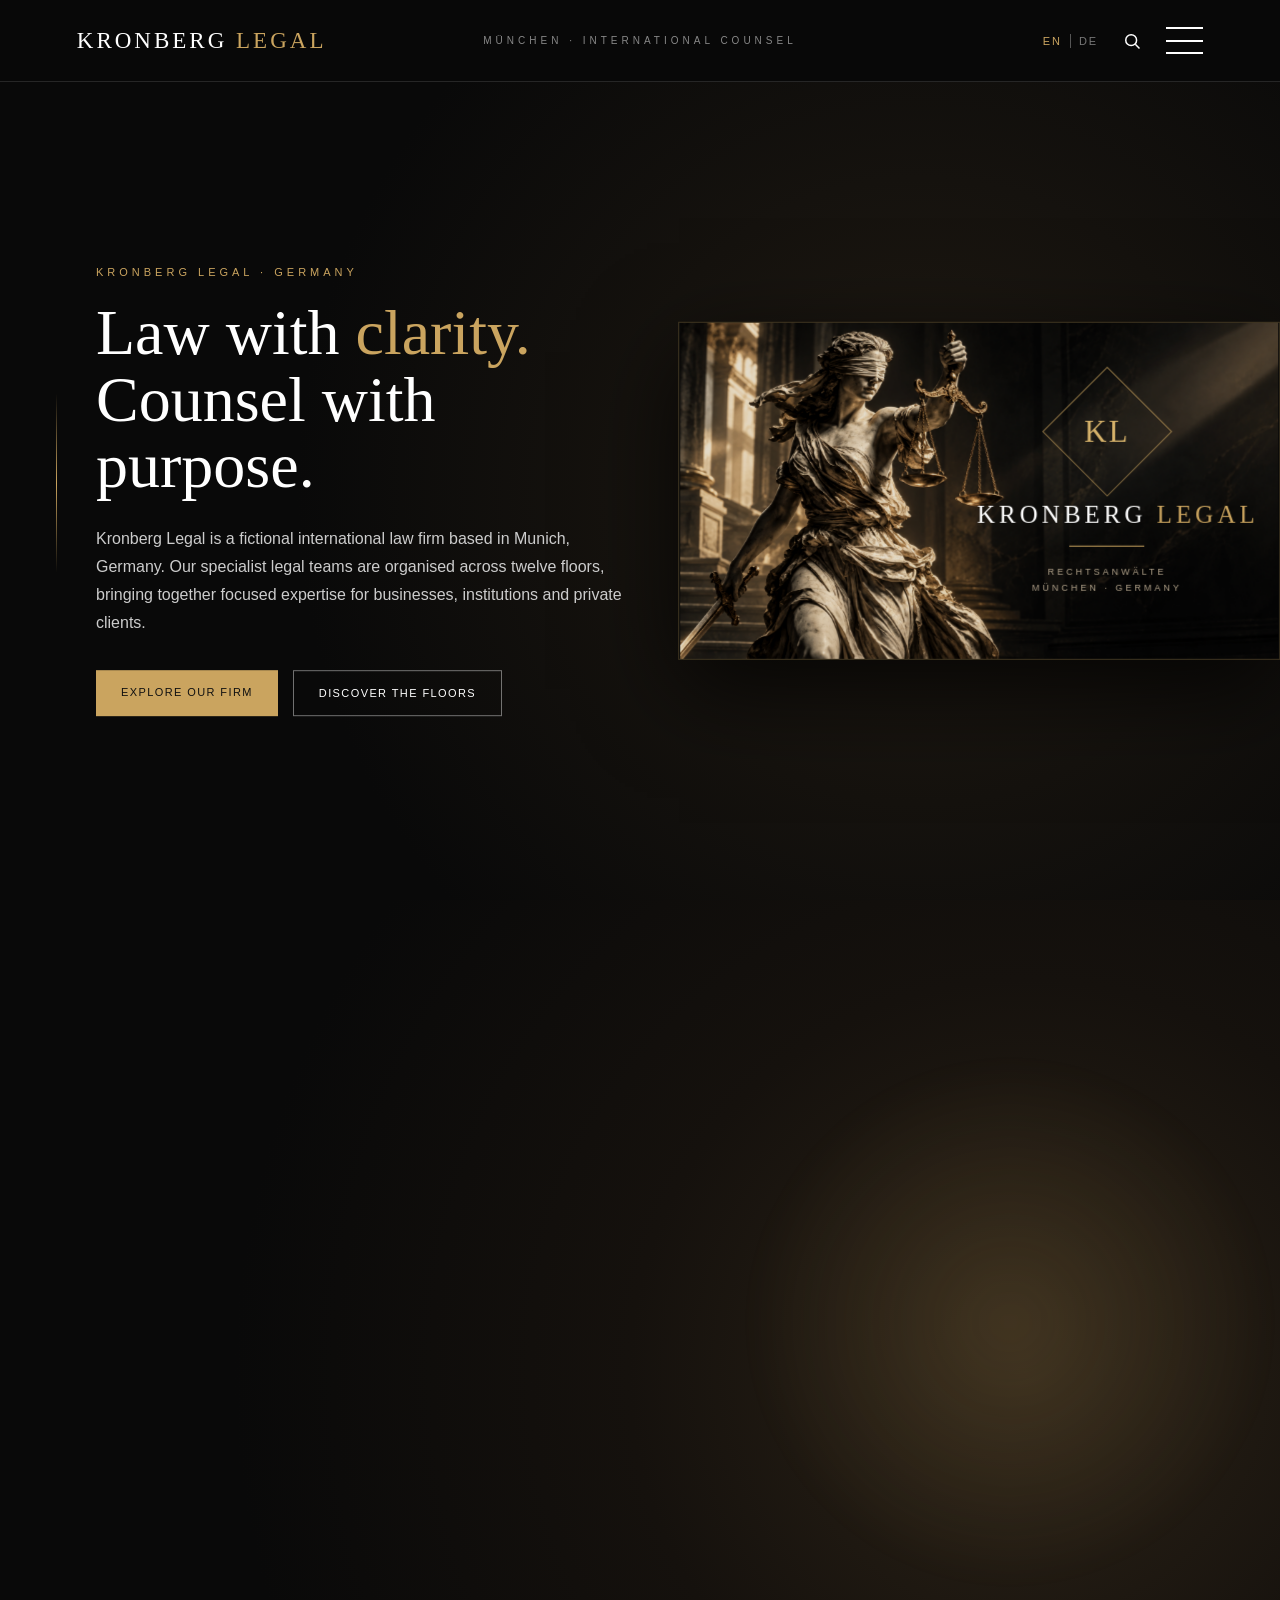
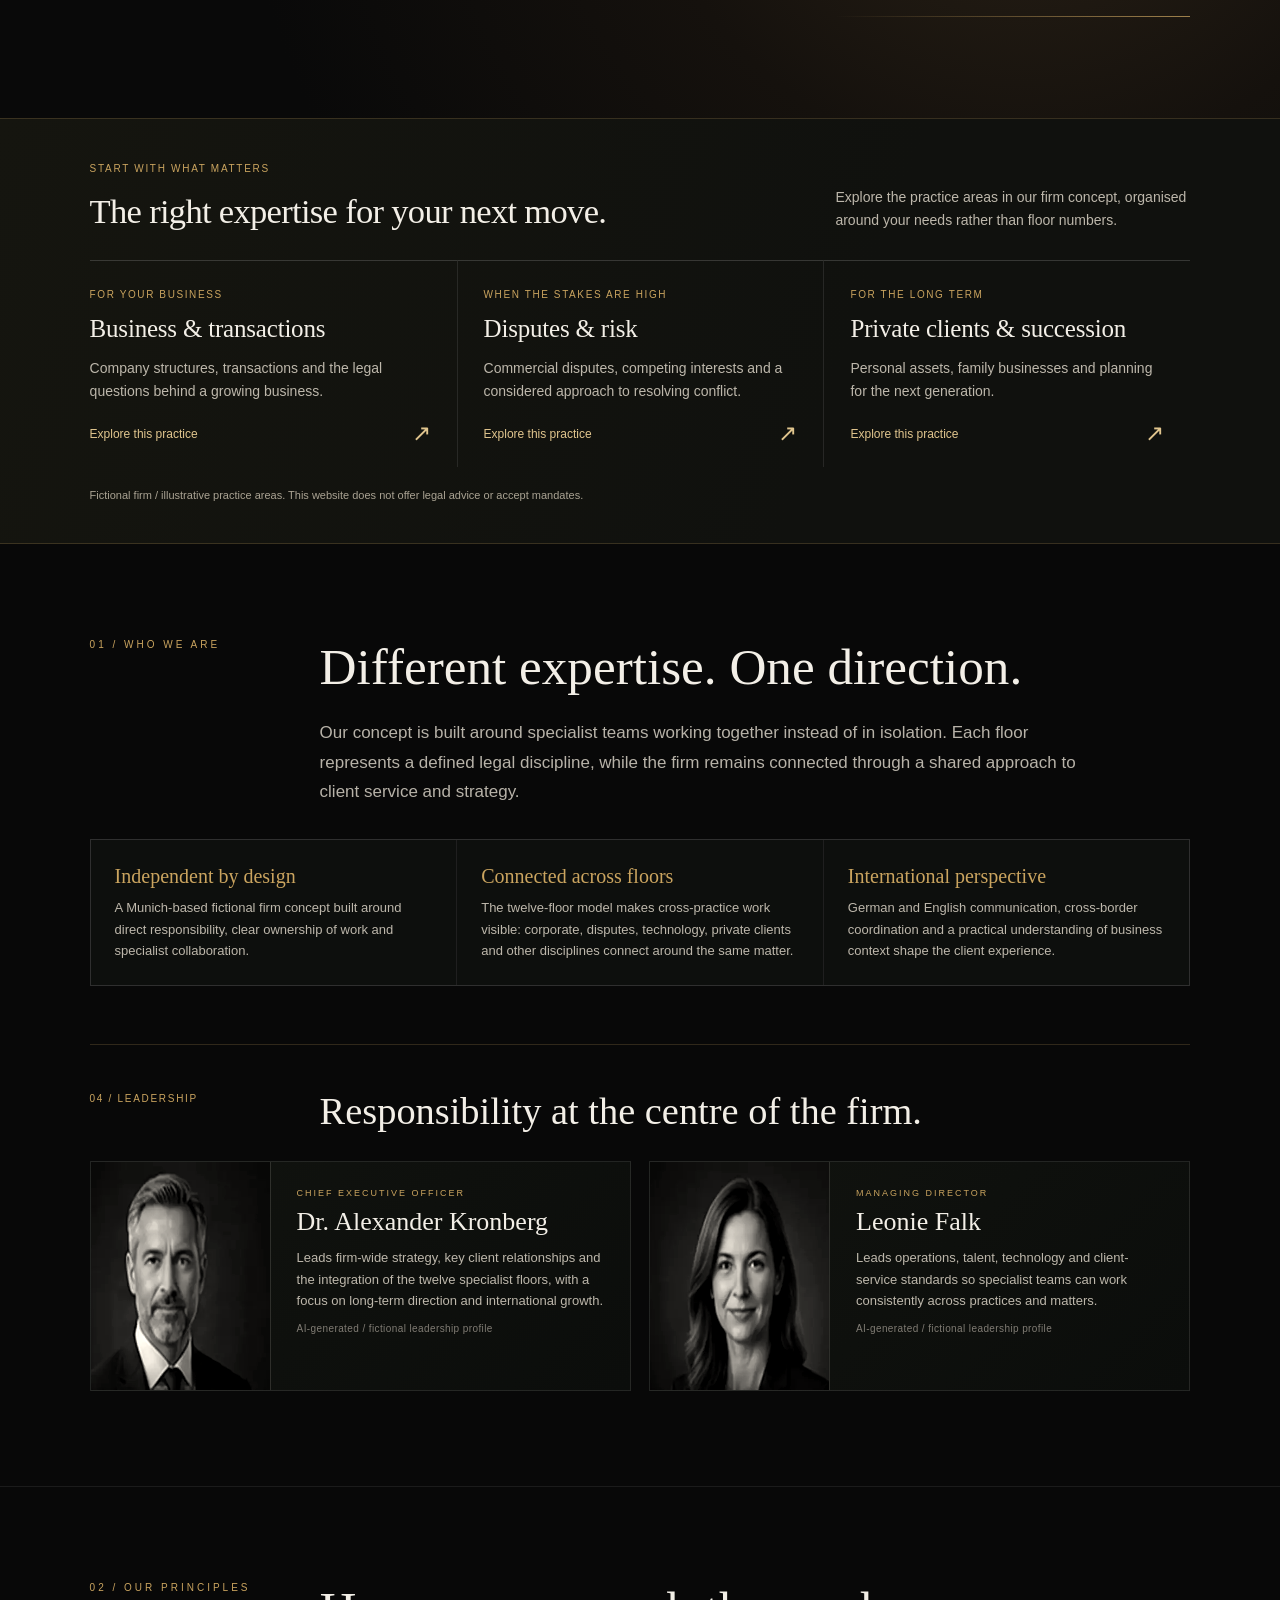
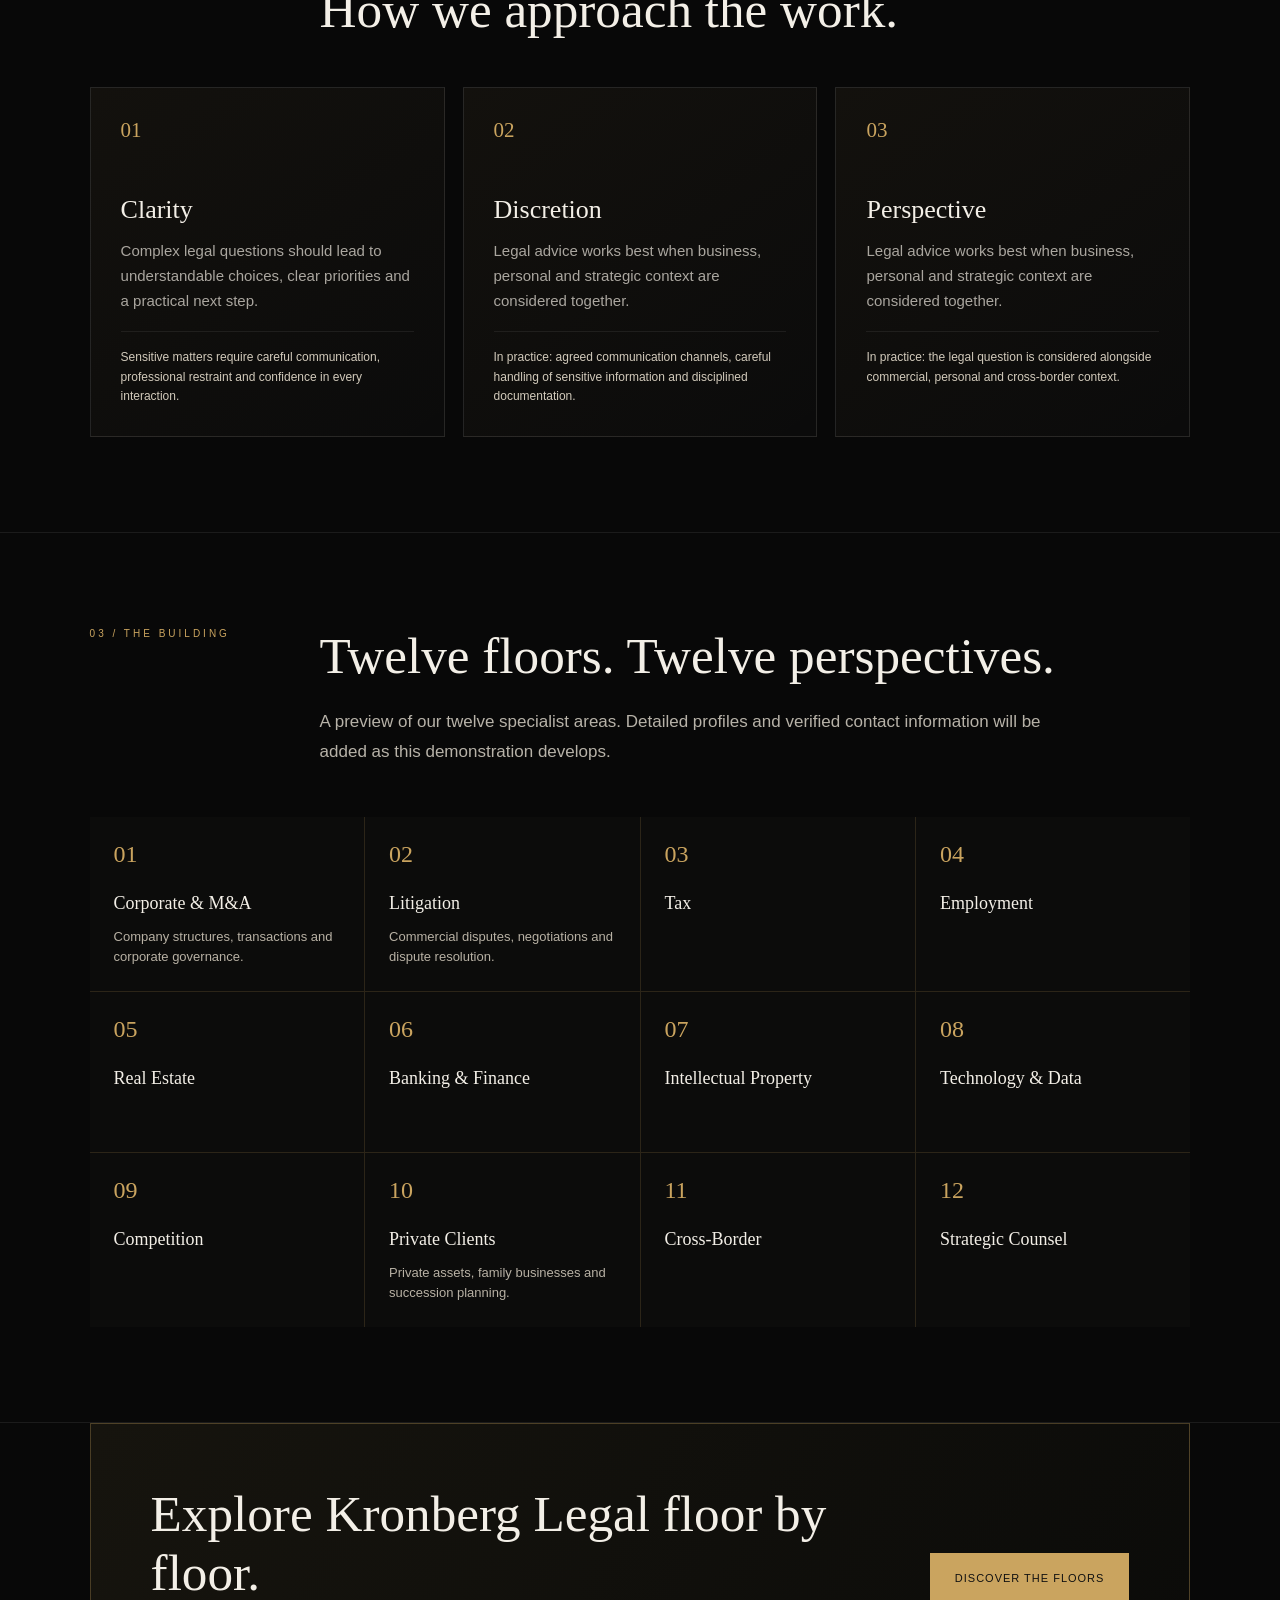
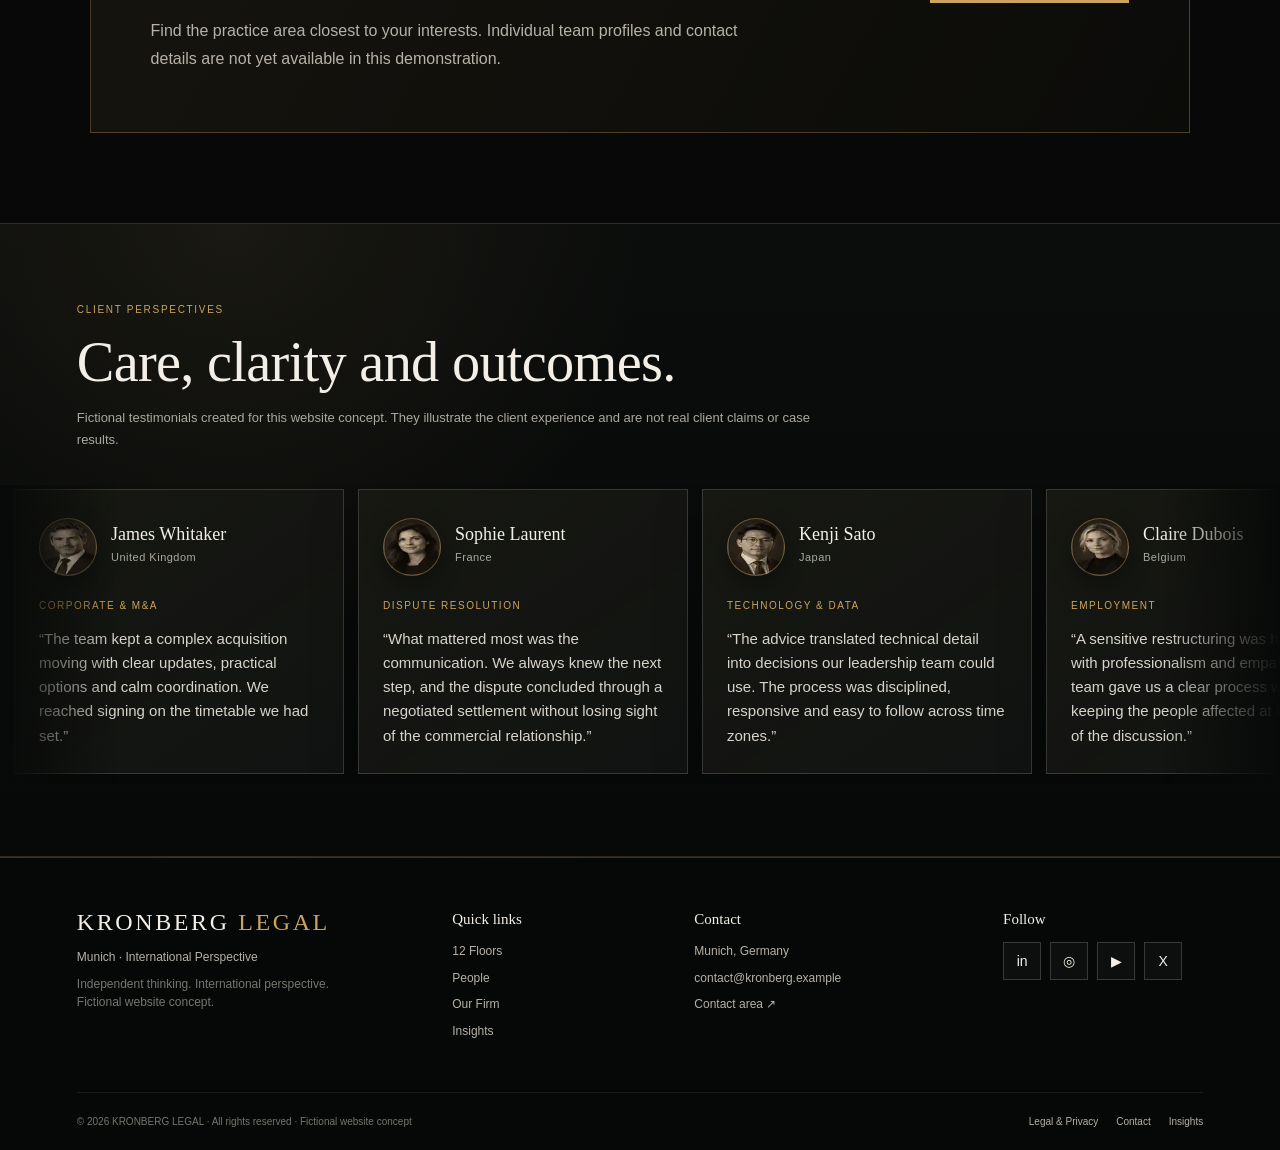
==== index.html @ 3c3f3660 "Publish final responsive site polish" ====
<!DOCTYPE html>
<html lang="en">
<head>
<meta charset="UTF-8">
<meta name="viewport" content="width=device-width, initial-scale=1.0">
<title>Kronberg Legal | Rechtsanwälte München</title>

<style>
:root{
    --gold:#caa45f;
    --black:#070707;
    --header:82px;
}

*{margin:0;padding:0;box-sizing:border-box}

html{
    scroll-behavior:smooth;
}

body{
    margin:0;
    background:var(--black);
    color:#fff;
    font-family:Arial,Helvetica,sans-serif;
    overflow-x:hidden;
}

a{
    color:inherit;
}


/* =========================================================
   CURSOR
========================================================= */

.cursor-glow{
    position:fixed;
    left:0;
    top:0;
    width:170px;
    height:170px;
    border-radius:50%;
    pointer-events:none;
    z-index:9999;
    opacity:0;
    transform:translate(-50%,-50%);
    background:
        radial-gradient(
            circle,
            rgba(255,177,91,.20) 0%,
            rgba(225,139,52,.11) 30%,
            rgba(195,108,32,.045) 50%,
            transparent 72%
        );
    filter:blur(6px);
    mix-blend-mode:screen;
    transition:opacity .25s ease;
}


/* =========================================================
   HEADER
========================================================= */

header{
    position:fixed;
    top:0;
    left:0;
    width:100%;
    height:var(--header);
    padding:0 6%;

    display:grid;
    grid-template-columns:1fr auto 1fr;
    align-items:center;

    background:#080808;
    border-bottom:1px solid rgba(255,255,255,.12);

    z-index:1000;
}

.logo{
    font-family:Georgia,serif;
    font-size:23px;
    letter-spacing:3px;
    white-space:nowrap;
}

.logo span{
    color:var(--gold);
}

.header-center{
    font-size:10px;
    letter-spacing:4px;
    color:#888;
    text-transform:uppercase;
}

.header-right{
    justify-self:end;
    display:flex;
    align-items:center;
    gap:18px;
}

.languages{
    display:flex;
    align-items:center;
    gap:8px;
}

.lang{
    background:none;
    border:0;
    color:#777;
    font-size:11px;
    letter-spacing:2px;
    cursor:pointer;
    transition:.3s;
}

.lang.active,
.lang:hover{
    color:var(--gold);
}

.lang-line{
    width:1px;
    height:14px;
    background:#555;
}

.search-button{
    width:32px;
    height:32px;
    display:flex;
    align-items:center;
    justify-content:center;
    background:none;
    border:0;
    color:#fff;
    cursor:pointer;
}

.search-button svg{
    width:20px;
    height:20px;
}

.hamburger{
    width:37px;
    height:27px;
    display:flex;
    flex-direction:column;
    justify-content:space-between;
    background:none;
    border:0;
    cursor:pointer;
}

.hamburger span{
    width:100%;
    height:2px;
    background:#fff;
    transition:.3s;
}

.hamburger:hover span:nth-child(2){
    width:65%;
}


/* =========================================================
   PAGE 1 HERO
========================================================= */

.hero{
    position:relative;
    width:100%;

    height:calc(100vh - var(--header));
    height:calc(100dvh - var(--header));

    margin-top:var(--header);

    overflow:hidden;

    background:
        radial-gradient(
            circle at 72% 50%,
            #211b13,
            #090909 62%
        );

    perspective:1800px;
}


.justice-card{
    position:absolute;
    left:50%;
    top:50%;

    width:min(1180px,76vw);
    aspect-ratio:16/9;

    transform:translate(-50%,-50%);

    z-index:5;

    transform-style:preserve-3d;

    transition:
        left 1.35s cubic-bezier(.7,0,.2,1),
        top 1.35s cubic-bezier(.7,0,.2,1),
        width 1.35s cubic-bezier(.7,0,.2,1),
        height 1s cubic-bezier(.7,0,.2,1),
        transform 1s cubic-bezier(.7,0,.2,1);
}

.card-inner{
    position:relative;
    width:100%;
    height:100%;

    transform-style:preserve-3d;
    transform:rotateY(0deg);

    transition:
        transform .95s cubic-bezier(.62,.05,.25,1);

    box-shadow:
        0 30px 90px rgba(0,0,0,.78);
}

.card-face{
    position:absolute;
    inset:0;

    width:100%;
    height:100%;

    overflow:hidden;

    background:#080808;

    border:
        1px solid rgba(202,164,95,.28);

    backface-visibility:hidden;
    -webkit-backface-visibility:hidden;
}

.card-front{
    transform:rotateY(0deg);
}

.card-front img{
    width:100%;
    height:100%;

    object-fit:contain;
    object-position:center;

    display:block;

    filter:
        brightness(.88)
        contrast(1.06)
        saturate(.9);
}

.card-back{
    transform:rotateY(180deg);
    background:#080706;
}

.card-back img{
    width:100%;
    height:100%;

    display:block;

    object-fit:cover;
    object-position:center top;

    transform:scaleX(-1);

    filter:
        brightness(.86)
        contrast(1.07)
        saturate(.9);
}


/* =========================================================
   IMAGE BRAND
========================================================= */

.image-brand{
    position:absolute;

    right:7%;
    top:50%;

    width:260px;

    text-align:center;

    z-index:10;

    opacity:0;

    transform:
        translateY(-50%)
        translateY(12px);

    transition:
        opacity .8s ease .7s,
        transform .8s ease .7s;
}

body.ready .image-brand{
    opacity:1;
    transform:translateY(-50%);
}

.brand-symbol{
    width:92px;
    height:92px;

    margin:0 auto 23px;

    display:flex;
    align-items:center;
    justify-content:center;

    border:
        1px solid rgba(202,164,95,.65);

    transform:rotate(45deg);
}

.brand-symbol span{
    font-family:Georgia,serif;
    font-size:31px;
    letter-spacing:2px;

    color:#d7b36b;

    transform:rotate(-45deg);
}

.brand-name{
    font-family:Georgia,serif;
    font-size:25px;
    letter-spacing:4px;

    color:#fff;

    white-space:nowrap;
}

.brand-name span{
    color:var(--gold);
}

.brand-rule{
    width:75px;
    height:1px;

    margin:17px auto;

    background:var(--gold);
}

.brand-subtitle{
    color:#b2a38b;

    font-size:9px;
    letter-spacing:3px;
    line-height:1.8;
}


/* =========================================================
   INTRO
========================================================= */

.intro{
    position:absolute;

    left:50%;
    top:50%;

    width:90%;

    transform:translate(-50%,-50%);

    text-align:center;

    z-index:20;

    pointer-events:none;

    transition:
        opacity .75s ease,
        transform .9s ease;
}

.intro-small{
    margin-bottom:18px;

    color:var(--gold);

    font-size:11px;
    letter-spacing:6px;
}

.intro h1{
    font-family:Georgia,serif;

    font-size:
        clamp(52px,7vw,100px);

    font-weight:normal;

    letter-spacing:4px;

    text-shadow:
        0 8px 45px rgba(0,0,0,.95);
}


/* =========================================================
   PAGE 1 INFORMATION
========================================================= */

.content{
    position:absolute;

    left:7.5%;
    top:50%;

    width:560px;

    transform:
        translateY(-50%)
        translateX(-20px);

    opacity:0;

    pointer-events:none;

    z-index:30;

    transition:
        opacity 1s ease .4s,
        transform 1s ease .4s;
}

.eyebrow{
    margin-bottom:22px;

    color:var(--gold);

    font-size:11px;
    letter-spacing:4px;
}

.content h2{
    font-family:Georgia,serif;

    font-size:
        clamp(48px,5vw,73px);

    font-weight:normal;

    line-height:1.04;
}

.content h2 span{
    color:var(--gold);
}

.description{
    margin-top:25px;

    max-width:530px;

    color:#ccc;

    font-size:16px;

    line-height:1.75;
}

.buttons{
    display:flex;

    gap:15px;

    margin-top:33px;
}

.btn{
    padding:16px 25px;

    text-decoration:none;
    text-transform:uppercase;

    font-size:11px;
    letter-spacing:1.4px;

    transition:.3s;
}

.gold{
    background:var(--gold);
    color:#111;
}

.gold:hover{
    background:#e1c17c;
}

.outline{
    color:#fff;

    border:
        1px solid rgba(255,255,255,.42);
}

.outline:hover{
    color:var(--gold);
    border-color:var(--gold);
}


.gold-line{
    position:absolute;

    left:4.4%;
    top:38%;

    width:1px;
    height:180px;

    background:
        linear-gradient(
            transparent,
            var(--gold),
            transparent
        );

    opacity:0;

    z-index:20;

    transition:
        opacity .8s ease .5s;
}


/* =========================================================
   PAGE 1 STAGE 2
========================================================= */

body.ready .justice-card{
    left:76.5%;
    top:50%;

    width:min(760px,47vw);

    transform:
        translate(-50%,-50%);
}

body.ready .intro{
    opacity:0;

    transform:
        translate(-58%,-50%)
        scale(.96);
}

body.ready .content{
    opacity:1;

    pointer-events:auto;

    transform:
        translateY(-50%)
        translateX(0);
}

body.ready .gold-line{
    opacity:1;
}


/* =========================================================
   PAGE 1 STAGE 3
========================================================= */

.hero.stage3 .justice-card{
    left:0;
    top:0;

    width:100%;
    height:100%;

    aspect-ratio:auto;

    transform:none;

    z-index:8;
}

.hero.stage3 .card-inner{
    transform:rotateY(180deg);
}

.stage3-shade{
    position:absolute;
    inset:0;

    z-index:15;

    pointer-events:none;

    opacity:0;

    background:
        linear-gradient(
            90deg,
            rgba(0,0,0,.96) 0%,
            rgba(0,0,0,.90) 24%,
            rgba(0,0,0,.68) 42%,
            rgba(0,0,0,.27) 58%,
            rgba(0,0,0,.05) 75%,
            transparent 100%
        );

    transition:
        opacity .55s ease .3s;
}

.hero.stage3 .stage3-shade{
    opacity:1;
}

.hero.stage3 .content{
    opacity:1;

    transform:
        translateY(-50%)
        translateX(0);
}

.interaction-zone{
    position:absolute;

    top:0;
    right:0;

    width:52%;
    height:100%;

    z-index:50;

    cursor:pointer;
}

.hero.stage3 .interaction-zone{
    pointer-events:none;
}


/* =========================================================
   SEARCH
========================================================= */

.search-panel{
    position:fixed;

    top:var(--header);
    right:6%;

    width:330px;

    padding:16px;

    background:#111;

    border:
        1px solid rgba(202,164,95,.3);

    z-index:1200;

    opacity:0;

    pointer-events:none;

    transform:
        translateY(-10px);

    transition:.3s;
}

.search-panel.open{
    opacity:1;

    pointer-events:auto;

    transform:
        translateY(0);
}

.search-panel input{
    width:100%;

    padding:13px;

    background:#1b1b1b;

    border:
        1px solid #444;

    color:#fff;

    outline:none;
}


/* =========================================================
   MENU
========================================================= */

.overlay{
    position:fixed;

    inset:0;

    background:
        rgba(0,0,0,.62);

    z-index:1400;

    opacity:0;

    pointer-events:none;

    transition:.4s;
}

.overlay.open{
    opacity:1;

    pointer-events:auto;
}

.side-menu{
    position:fixed;

    top:0;
    right:-420px;

    width:390px;
    max-width:90%;

    height:100vh;

    padding:
        115px 50px 40px;

    background:#0d0d0d;

    border-left:
        1px solid rgba(202,164,95,.3);

    z-index:1500;

    transition:
        right .55s cubic-bezier(.7,0,.2,1);
}

.side-menu.open{
    right:0;
}

.close-menu{
    position:absolute;

    top:26px;
    right:35px;

    background:none;

    border:0;

    color:#fff;

    font-size:34px;

    cursor:pointer;
}

.side-menu a{
    display:block;

    padding:16px 0;

    color:#fff;

    text-decoration:none;

    font-family:Georgia,serif;

    font-size:26px;

    border-bottom:
        1px solid rgba(255,255,255,.08);

    transition:.3s;
}

.side-menu a:hover{
    padding-left:10px;

    color:var(--gold);
}


/* =========================================================
   MOBILE ONLY CONTENT
========================================================= */

.mobile-extra,
.mobile-final-info{
    display:none;
}


/* =========================================================
   MOVING JUSTICE FIGURE
========================================================= */

.scroll-statue{
    position:fixed;

    left:74vw;
    top:15vh;

    width:min(430px,30vw);
    height:auto;

    z-index:900;

    pointer-events:none;

    opacity:0;

    transform:
        translate(-50%,0);

    transform-origin:center center;

    object-fit:contain;

    filter:
        drop-shadow(
            0 28px 34px
            rgba(0,0,0,.72)
        );

    will-change:
        left,
        top,
        width,
        opacity,
        transform;
}


/* =========================================================
   PAGE 2
========================================================= */

.firm-page{
    --muted:#b7b2a8;

    position:relative;

    width:100%;

    background:#080808;

    color:#f3efe7;

    z-index:2;

    scroll-margin-top:var(--header);
}

.firm-hero{
    min-height:
        calc(100vh - var(--header));

    min-height:
        calc(100dvh - var(--header));

    padding:
        70px 7% 55px;

    display:grid;

    grid-template-columns:
        minmax(0,1.15fr)
        minmax(360px,.85fr);

    gap:55px;

    align-items:center;

    overflow:hidden;

    background:
        radial-gradient(
            circle at 80% 58%,
            #2c2317 0%,
            #15110d 35%,
            #090909 70%
        );
}

.firm-copy{
    max-width:700px;
}

.firm-eyebrow{
    color:var(--gold);

    font-size:11px;

    letter-spacing:4px;

    margin-bottom:20px;
}

.firm-title{
    font-family:Georgia,serif;

    font-size:
        clamp(58px,6vw,88px);

    font-weight:normal;

    line-height:1;

    letter-spacing:-2px;
}

.firm-title span{
    color:var(--gold);
}

.firm-text{
    max-width:620px;

    margin-top:28px;

    color:#c9c4bb;

    font-size:17px;

    line-height:1.75;
}

.firm-actions{
    display:flex;

    flex-wrap:wrap;

    gap:14px;

    margin-top:32px;
}

.firm-btn{
    display:inline-flex;

    align-items:center;

    justify-content:center;

    min-height:50px;

    padding:
        14px 24px;

    color:#fff;

    text-decoration:none;

    border:
        1px solid rgba(255,255,255,.3);

    font-size:11px;

    letter-spacing:1px;

    text-transform:uppercase;

    transition:.3s;
}

.firm-btn-gold{
    background:var(--gold);

    color:#111;

    border-color:var(--gold);
}

.firm-btn:hover{
    border-color:var(--gold);

    color:var(--gold);
}

.firm-btn-gold:hover{
    background:#dfbf7a;

    color:#111;
}


/* =========================================================
   PAGE 2 STATUE
========================================================= */

.firm-statue-zone{
    position:relative;

    min-height:600px;

    display:flex;

    align-items:flex-end;

    justify-content:flex-end;
}

.firm-statue-zone::before{
    content:"";

    position:absolute;

    right:-80px;
    bottom:35px;

    width:520px;
    height:520px;

    border-radius:50%;

    background:
        radial-gradient(
            circle,
            rgba(202,164,95,.15),
            rgba(202,164,95,.05) 48%,
            transparent 72%
        );

    filter:blur(10px);
}

.firm-statue{
    position:relative;

    z-index:2;

    width:auto;

    height:570px;

    max-width:100%;

    object-fit:contain;

    object-position:
        center bottom;

    filter:
        drop-shadow(
            0 30px 30px
            rgba(0,0,0,.7)
        );
}

.firm-statue-line{
    position:absolute;

    right:0;
    bottom:0;

    width:80%;
    height:1px;

    background:
        linear-gradient(
            90deg,
            transparent,
            rgba(202,164,95,.75)
        );
}


/* =========================================================
   FACTS
========================================================= */

.firm-facts{
    display:grid;

    grid-template-columns:
        repeat(3,1fr);

    border-top:
        1px solid rgba(255,255,255,.1);

    border-bottom:
        1px solid rgba(255,255,255,.1);

    background:#0d0d0c;
}

.firm-fact{
    padding:
        30px 7%;

    border-right:
        1px solid rgba(255,255,255,.1);
}

.firm-fact:last-child{
    border-right:none;
}

.firm-fact strong{
    display:block;

    margin-bottom:7px;

    color:var(--gold);

    font-family:Georgia,serif;

    font-size:32px;
}

.firm-fact span{
    color:#aaa59b;

    font-size:12px;
}


/* =========================================================
   PAGE 2 SECTIONS
========================================================= */

.firm-section{
    padding:
        95px 7%;

    border-bottom:
        1px solid rgba(255,255,255,.08);

    scroll-margin-top:var(--header);
}

.firm-heading{
    display:grid;

    grid-template-columns:
        190px 1fr;

    gap:40px;

    max-width:1200px;

    margin:
        0 auto 50px;
}

.firm-label{
    color:var(--gold);

    font-size:10px;

    letter-spacing:3px;
}

.firm-heading h2{
    font-family:Georgia,serif;

    font-size:
        clamp(40px,4vw,58px);

    font-weight:normal;

    line-height:1.08;
}

.firm-section-copy{
    max-width:760px;

    margin-top:24px;

    color:var(--muted);

    font-size:17px;

    line-height:1.75;
}


/* =========================================================
   PRINCIPLES
========================================================= */

.firm-cards{
    max-width:1200px;

    margin:auto;

    display:grid;

    grid-template-columns:
        repeat(3,1fr);

    gap:18px;
}

.firm-card{
    min-height:280px;

    padding:30px;

    border:
        1px solid rgba(255,255,255,.1);

    background:
        linear-gradient(
            145deg,
            rgba(202,164,95,.055),
            rgba(255,255,255,.01)
        );

    transition:.35s;
}

.firm-card:hover{
    transform:
        translateY(-6px);

    border-color:
        rgba(202,164,95,.55);
}

.firm-card-number{
    display:block;

    margin-bottom:52px;

    color:var(--gold);

    font-family:Georgia,serif;

    font-size:21px;
}

.firm-card h3{
    margin-bottom:14px;

    font-family:Georgia,serif;

    font-size:26px;

    font-weight:normal;
}

.firm-card p{
    color:#aaa69f;

    font-size:15px;

    line-height:1.65;
}


/* =========================================================
   12 FLOORS
========================================================= */

.firm-floor-grid{
    max-width:1200px;

    margin:auto;

    display:grid;

    grid-template-columns:
        repeat(4,1fr);

    gap:1px;

    background:
        rgba(202,164,95,.18);
}

.firm-floor{
    min-height:160px;

    padding:24px;

    background:#0c0c0b;

    transition:.3s;
}

.firm-floor:hover{
    background:#17150f;
}

.firm-floor-number{
    display:block;

    margin-bottom:25px;

    color:var(--gold);

    font-family:Georgia,serif;

    font-size:24px;
}

.firm-floor-title{
    font-family:Georgia,serif;

    font-size:18px;
}


/* =========================================================
   CTA
========================================================= */

.firm-cta{
    margin:
        0 7% 90px;

    padding:60px;

    display:grid;

    grid-template-columns:
        1fr auto;

    gap:35px;

    align-items:center;

    border:
        1px solid rgba(202,164,95,.32);

    background:
        linear-gradient(
            120deg,
            #16140e,
            #0b0b09
        );
}

.firm-cta h2{
    font-family:Georgia,serif;

    font-size:
        clamp(36px,4vw,55px);

    font-weight:normal;
}

.firm-cta p{
    max-width:620px;

    margin-top:15px;

    color:var(--muted);

    line-height:1.7;
}


/* =========================================================
   FOOTER
========================================================= */

.firm-footer{
    padding:
        30px 7%;

    display:flex;

    justify-content:
        space-between;

    gap:20px;

    flex-wrap:wrap;

    border-top:
        1px solid rgba(255,255,255,.1);

    color:#89867f;

    font-size:11px;

    letter-spacing:.8px;
}


/* =========================================================
   MOBILE
========================================================= */

@media screen and (max-width:900px){

    :root{
        --header:70px;
    }

    header{
        height:70px;

        padding:
            0 14px;

        display:flex;

        justify-content:
            space-between;
    }

    .logo{
        font-size:15px;

        letter-spacing:1.2px;
    }

    .header-center{
        display:none;
    }

    .header-right{
        gap:8px;
    }

    .languages{
        gap:4px;
    }

    .lang{
        font-size:10px;

        letter-spacing:.7px;
    }

    .lang-line{
        height:12px;
    }

    .search-button{
        width:26px;
        height:26px;
    }

    .search-button svg{
        width:17px;
        height:17px;
    }

    .hamburger{
        width:28px;
        height:20px;
    }


    /* PAGE 1 MOBILE */

    .hero{
        height:auto;

        min-height:
            calc(100dvh - 70px);

        margin-top:70px;

        padding:
            14px 14px 40px;

        overflow:visible;

        background:
            radial-gradient(
                circle at 50% 15%,
                #291f13 0%,
                #120e09 38%,
                #070707 76%
            );
    }

    .justice-card,
    body.ready .justice-card{
        position:relative;

        left:auto;
        top:auto;

        width:100%;
        height:auto;

        margin:
            0 auto;

        aspect-ratio:
            16/10.8;

        transform:none;

        z-index:5;
    }

    .card-front img,
    body.ready .card-front img{
        object-fit:cover;

        object-position:
            30% 15%;
    }

    .image-brand,
    body.ready .image-brand{
        display:block !important;

        position:absolute;

        right:4%;
        top:50%;

        width:36%;

        max-width:145px;

        transform:
            translateY(-50%);

        opacity:1;

        padding:
            12px 8px;

        background:
            rgba(5,5,5,.22);

        border:
            1px solid rgba(202,164,95,.18);

        backdrop-filter:
            blur(3px);
    }

    .brand-symbol{
        width:44px;
        height:44px;

        margin:
            0 auto 11px;
    }

    .brand-symbol span{
        font-size:14px;
    }

    .brand-name{
        font-size:11px;

        letter-spacing:1.3px;

        white-space:normal;
    }

    .brand-rule{
        width:42px;

        margin:
            8px auto;
    }

    .brand-subtitle{
        font-size:6px;

        letter-spacing:1px;

        line-height:1.5;
    }

    .intro,
    body.ready .intro{
        display:none !important;
    }

    .content,
    body.ready .content{
        position:relative;

        left:auto;
        top:auto;

        width:100%;

        margin:
            24px 0 0;

        padding:
            0 4px;

        opacity:1;

        pointer-events:auto;

        transform:none;

        z-index:30;
    }

    .eyebrow{
        margin-bottom:13px;

        font-size:11px;

        letter-spacing:2.2px;
    }

    .content h2{
        font-size:
            clamp(39px,10.2vw,50px);
    }

    .description{
        margin-top:19px;

        font-size:16px;

        line-height:1.62;
    }

    .buttons{
        display:grid;

        grid-template-columns:
            1fr 1fr;

        gap:10px;

        width:100%;

        margin-top:23px;
    }

    .btn{
        width:100%;

        padding:
            15px 8px;

        text-align:center;

        font-size:10px;

        letter-spacing:.7px;

        white-space:normal;
    }

    .gold-line{
        display:none;
    }


    /* MOBILE EXTRA INFORMATION */

    .mobile-extra{
        display:block;

        margin-top:24px;

        padding:
            19px 18px;

        border:
            1px solid rgba(202,164,95,.22);

        background:
            linear-gradient(
                135deg,
                rgba(202,164,95,.08),
                rgba(255,255,255,.018)
            );
    }

    .mobile-extra-title{
        font-family:Georgia,serif;

        color:#fff;

        font-size:20px;

        margin-bottom:12px;
    }

    .mobile-extra-grid{
        display:grid;

        grid-template-columns:
            1fr 1fr;

        gap:12px;
    }

    .mobile-extra-item{
        padding:
            12px 10px;

        background:
            rgba(255,255,255,.025);

        border:
            1px solid rgba(255,255,255,.07);
    }

    .mobile-extra-number{
        display:block;

        color:var(--gold);

        font-family:Georgia,serif;

        font-size:20px;

        margin-bottom:5px;
    }

    .mobile-extra-label{
        color:#bbb;

        font-size:10px;

        line-height:1.45;

        letter-spacing:.7px;

        text-transform:uppercase;
    }


    /* MOBILE SHOWCASE */

    .hero.mobile-showcase{
        position:fixed;

        top:70px;
        left:0;

        width:100%;

        height:
            calc(100dvh - 70px);

        min-height:0;

        margin:0;

        padding:0;

        overflow:hidden;

        background:#080706;

        z-index:50;
    }

    .hero.mobile-showcase .justice-card{
        position:absolute;

        left:0;
        top:0;

        width:100%;
        height:100%;

        margin:0;

        aspect-ratio:auto;

        z-index:8;
    }

    .hero.mobile-showcase .card-inner{
        width:100%;
        height:100%;

        transform:
            rotateY(180deg);
    }

    .hero.mobile-showcase .card-face{
        width:100%;
        height:100%;

        border:0;
    }

    .hero.mobile-showcase .card-back img{
        width:100%;
        height:100%;

        object-fit:cover;

        object-position:
            31% 12%;

        transform:
            scaleX(-1);

        filter:
            brightness(.86)
            contrast(1.05)
            saturate(.92);
    }

    .hero.mobile-showcase > .content,
    .hero.mobile-showcase > .stage3-shade,
    .hero.mobile-showcase > .gold-line{
        display:none !important;
    }

    .mobile-final-info{
        display:none;
    }

    .hero.mobile-showcase .mobile-final-info{
        display:block;

        position:absolute;

        left:18px;
        bottom:22px;

        width:
            min(62%,280px);

        z-index:40;

        padding:
            17px 15px;

        background:
            linear-gradient(
                135deg,
                rgba(5,5,5,.90),
                rgba(8,8,8,.62)
            );

        border-left:
            2px solid var(--gold);

        backdrop-filter:
            blur(8px);

        box-shadow:
            0 14px 40px rgba(0,0,0,.45);
    }

    .mobile-final-kicker{
        color:var(--gold);

        font-size:8px;

        letter-spacing:2px;

        margin-bottom:8px;
    }

    .mobile-final-info h3{
        font-family:Georgia,serif;

        font-size:
            clamp(22px,6.4vw,29px);

        font-weight:normal;

        line-height:1.05;

        margin-bottom:10px;
    }

    .mobile-final-info h3 span{
        color:var(--gold);
    }

    .mobile-final-info p{
        color:#d1d1d1;

        font-size:10.5px;

        line-height:1.48;
    }

    .mobile-final-floor{
        margin-top:12px;

        color:#bda77d;

        font-size:8px;

        line-height:1.55;

        letter-spacing:.8px;
    }

    .cursor-glow,
    .interaction-zone{
        display:none !important;
    }

    .search-panel{
        top:70px;

        left:5%;
        right:5%;

        width:90%;
    }

    .side-menu{
        width:88%;

        max-width:360px;

        padding:
            92px 28px 32px;
    }

    .side-menu a{
        font-size:23px;
    }

    .close-menu{
        top:21px;

        right:24px;
    }


    /* TRANSITION MOBILE */

    .scroll-statue{
        max-width:62vw;
    }


    /* PAGE 2 MOBILE */

    .firm-hero{
        min-height:auto;

        padding:
            45px 18px 35px;

        grid-template-columns:
            1fr;

        gap:25px;
    }

    .firm-title{
        font-size:
            clamp(44px,11vw,58px);
    }

    .firm-text{
        font-size:16px;
    }

    .firm-statue-zone{
        min-height:390px;

        justify-content:flex-end;
    }

    .firm-statue{
        height:380px;

        max-width:100%;
    }

    .firm-facts{
        grid-template-columns:
            1fr;
    }

    .firm-fact{
        padding:
            22px 20px;

        border-right:0;

        border-bottom:
            1px solid rgba(255,255,255,.08);
    }

    .firm-section{
        padding:
            60px 18px;
    }

    .firm-heading{
        grid-template-columns:
            1fr;

        gap:14px;

        margin-bottom:34px;
    }

    .firm-heading h2{
        font-size:
            clamp(36px,9vw,48px);
    }

    .firm-cards{
        grid-template-columns:
            1fr;
    }

    .firm-card{
        min-height:auto;
    }

    .firm-card-number{
        margin-bottom:28px;
    }

    .firm-floor-grid{
        grid-template-columns:
            1fr 1fr;
    }

    .firm-cta{
        margin:
            0 18px 60px;

        padding:
            34px 24px;

        grid-template-columns:
            1fr;
    }

    .firm-footer{
        padding:
            26px 18px;

        display:grid;
    }
}


@media screen and (max-width:390px){

    .logo{
        font-size:13px;
    }

    .content h2{
        font-size:36px;
    }

    .description{
        font-size:15px;
    }

    .mobile-extra-grid{
        grid-template-columns:
            1fr;
    }

    .firm-title{
        font-size:41px;
    }

    .firm-statue-zone{
        min-height:350px;
    }

    .firm-statue{
        height:340px;
    }

    .firm-floor-grid{
        grid-template-columns:
            1fr;
    }

}

</style>
<script src="our-firm-refinement.js?v=20260923f" defer></script>
<link rel="stylesheet" href="assets/site.css?v=20260923f">
</head>


<body id="top">


<div
class="cursor-glow"
id="cursorGlow">
</div>


<header>

    <div class="logo">
        KRONBERG <span>LEGAL</span>
    </div>

    <div class="header-center">
        MÜNCHEN · INTERNATIONAL COUNSEL
    </div>

    <div class="header-right">

        <div class="languages">

            <button
            class="lang active"
            id="englishButton">
                EN
            </button>

            <div class="lang-line"></div>

            <button
            class="lang"
            id="germanButton">
                DE
            </button>

        </div>


        <button
        class="search-button"
        id="searchButton"
        aria-label="Search">

            <svg
            viewBox="0 0 24 24"
            fill="none"
            stroke="currentColor"
            stroke-width="1.8">

                <circle
                cx="11"
                cy="11"
                r="6.5">
                </circle>

                <line
                x1="16"
                y1="16"
                x2="21"
                y2="21">
                </line>

            </svg>

        </button>


        <button
        class="hamburger"
        id="menuButton"
        aria-label="Menu">

            <span></span>
            <span></span>
            <span></span>

        </button>

    </div>

</header>


<!-- =====================================================
     PAGE 1
===================================================== -->

<main
class="hero"
id="hero">


    <div class="gold-line"></div>


    <div
    class="justice-card"
    id="justiceCard">

        <div class="card-inner">


            <div class="card-face card-front">

                <img
                src="blindfolded_justice_in_golden_shadows.png"
                alt="Lady Justice">


                <div class="image-brand">

                    <div class="brand-symbol">
                        <span>KL</span>
                    </div>

                    <div class="brand-name">
                        KRONBERG <span>LEGAL</span>
                    </div>

                    <div class="brand-rule"></div>

                    <div class="brand-subtitle">
                        RECHTSANWÄLTE
                        <br>
                        MÜNCHEN · GERMANY
                    </div>

                </div>

            </div>


            <div class="card-face card-back">

                <img
                src="blindfolded_justice_in_golden_shadows.png"
                alt="Lady Justice">

            </div>


        </div>

    </div>


    <div class="stage3-shade"></div>


    <div class="intro">

        <div class="intro-small">
            RECHTSANWÄLTE · MÜNCHEN
        </div>

        <h1>
            KRONBERG LEGAL
        </h1>

    </div>


    <section class="content">


        <div
        class="eyebrow"
        id="eyebrow">

            KRONBERG LEGAL · GERMANY

        </div>


        <h2 id="headline">

            Law with
            <span>clarity.</span>

            <br>

            Counsel with purpose.

        </h2>


        <p
        class="description"
        id="description">

            Kronberg Legal is a fictional international law firm
            based in Munich, Germany. Our specialist legal teams
            are organised across twelve floors, bringing together
            focused expertise for businesses, institutions and
            private clients.

        </p>


        <div class="buttons">

            <a
            href="#our-firm"
            class="btn gold"
            id="firmButton">

                Explore Our Firm

            </a>


            <a
            href="#firm-floors"
            class="btn outline"
            id="floorButton">

                Discover The Floors

            </a>

        </div>


        <div class="mobile-extra">

            <div class="mobile-extra-title">
                Twelve floors. One legal vision.
            </div>


            <div class="mobile-extra-grid">


                <div class="mobile-extra-item">

                    <span class="mobile-extra-number">
                        12
                    </span>

                    <span class="mobile-extra-label">
                        Specialist legal floors
                    </span>

                </div>


                <div class="mobile-extra-item">

                    <span class="mobile-extra-number">
                        DE / EN
                    </span>

                    <span class="mobile-extra-label">
                        International client service
                    </span>

                </div>


                <div class="mobile-extra-item">

                    <span class="mobile-extra-number">
                        München
                    </span>

                    <span class="mobile-extra-label">
                        German headquarters
                    </span>

                </div>


                <div class="mobile-extra-item">

                    <span class="mobile-extra-number">
                        360°
                    </span>

                    <span class="mobile-extra-label">
                        Integrated legal counsel
                    </span>

                </div>


            </div>

        </div>


    </section>


    <div
    class="mobile-final-info"
    id="mobileFinalInfo">

        <div class="mobile-final-kicker">
            KRONBERG LEGAL · MÜNCHEN
        </div>


        <h3>
            Law with
            <span>clarity.</span>
        </h3>


        <p>
            Twelve specialist floors bring together focused
            expertise for companies, institutions and private
            clients across Germany and international markets.
        </p>


        <div class="mobile-final-floor">
            CORPORATE · LITIGATION · TAX · EMPLOYMENT
            <br>
            REAL ESTATE · IP · PRIVATE CLIENTS
        </div>

    </div>


    <div
    class="interaction-zone"
    id="interactionZone">
    </div>


</main>


<!-- =====================================================
     MOVING FIGURE
===================================================== -->

<img
class="scroll-statue"
id="scrollStatue"
src="justice-statue.png"
alt=""
aria-hidden="true">


<!-- =====================================================
     PAGE 2
===================================================== -->

<section
class="firm-page"
id="our-firm">


    <section class="firm-hero">


        <div
        class="firm-copy"
        id="firmCopy">


            <div class="firm-eyebrow">
                02 / OUR FIRM
            </div>


            <h1 class="firm-title">

                Built for
                <span>clarity.</span>

                <br>

                Designed for perspective.

            </h1>


            <p class="firm-text">

                Kronberg Legal is a fictional international law firm
                based in Munich. Our twelve-floor concept brings
                specialist legal teams together around a shared
                standard of clarity, discretion and strategic thinking.

            </p>


            <div class="firm-actions">

                <a
                href="#firm-who"
                class="firm-btn firm-btn-gold">

                    Meet The Firm

                </a>


                <a
                href="#firm-floors"
                class="firm-btn">

                    Explore 12 Floors

                </a>

            </div>


        </div>


        <div
        class="firm-statue-zone"
        id="statueDestination">


            <img
            class="firm-statue"
            id="firmStatue"
            src="justice-statue.png"
            alt="Lady Justice with weighing scales">


            <div class="firm-statue-line"></div>


        </div>


    </section>


    <section class="firm-facts">


        <div class="firm-fact">

            <strong>
                12
            </strong>

            <span>
                Specialist legal floors
            </span>

        </div>


        <div class="firm-fact">

            <strong>
                München
            </strong>

            <span>
                German headquarters
            </span>

        </div>


        <div class="firm-fact">

            <strong>
                DE / EN
            </strong>

            <span>
                International perspective
            </span>

        </div>


    </section>


    <section
    class="firm-section"
    id="firm-who">


        <div class="firm-heading">


            <div class="firm-label">
                01 / WHO WE ARE
            </div>


            <div>


                <h2>

                    Different expertise.

                    <br>

                    One direction.

                </h2>


                <p class="firm-section-copy">

                    Our concept is built around specialist teams
                    working together instead of in isolation.
                    Each floor represents a defined legal discipline,
                    while the firm remains connected through a shared
                    approach to client service and strategy.

                </p>


            </div>


        </div>


    </section>


    <section class="firm-section">


        <div class="firm-heading">


            <div class="firm-label">
                02 / OUR PRINCIPLES
            </div>


            <h2>
                How we approach the work.
            </h2>


        </div>


        <div class="firm-cards">


            <article class="firm-card">

                <span class="firm-card-number">
                    01
                </span>

                <h3>
                    Clarity
                </h3>

                <p>
                    Complex legal questions should lead to
                    understandable choices, clear priorities
                    and a practical next step.
                </p>

            </article>


            <article class="firm-card">

                <span class="firm-card-number">
                    02
                </span>

                <h3>
                    Discretion
                </h3>

                <p>
                    Sensitive matters require careful communication,
                    professional restraint and confidence in every
                    interaction.
                </p>

            </article>


            <article class="firm-card">

                <span class="firm-card-number">
                    03
                </span>

                <h3>
                    Perspective
                </h3>

                <p>
                    Legal advice works best when business,
                    personal and strategic context are considered
                    together.
                </p>

            </article>


        </div>


    </section>


    <section
    class="firm-section"
    id="firm-floors">


        <div class="firm-heading">


            <div class="firm-label">
                03 / THE BUILDING
            </div>


            <div>


                <h2>

                    Twelve floors.

                    <br>

                    Twelve perspectives.

                </h2>


                <p class="firm-section-copy">

                    Every floor represents one specialist area.
                    Each floor will eventually have its own lawyers,
                    contacts and detailed legal information.

                </p>


            </div>


        </div>


        <div class="firm-floor-grid">


            <div class="firm-floor">
                <span class="firm-floor-number">01</span>
                <div class="firm-floor-title">
                    Corporate &amp; M&amp;A
                </div>
            </div>


            <div class="firm-floor">
                <span class="firm-floor-number">02</span>
                <div class="firm-floor-title">
                    Litigation
                </div>
            </div>


            <div class="firm-floor">
                <span class="firm-floor-number">03</span>
                <div class="firm-floor-title">
                    Tax
                </div>
            </div>


            <div class="firm-floor">
                <span class="firm-floor-number">04</span>
                <div class="firm-floor-title">
                    Employment
                </div>
            </div>


            <div class="firm-floor">
                <span class="firm-floor-number">05</span>
                <div class="firm-floor-title">
                    Real Estate
                </div>
            </div>


            <div class="firm-floor">
                <span class="firm-floor-number">06</span>
                <div class="firm-floor-title">
                    Banking &amp; Finance
                </div>
            </div>


            <div class="firm-floor">
                <span class="firm-floor-number">07</span>
                <div class="firm-floor-title">
                    Intellectual Property
                </div>
            </div>


            <div class="firm-floor">
                <span class="firm-floor-number">08</span>
                <div class="firm-floor-title">
                    Technology &amp; Data
                </div>
            </div>


            <div class="firm-floor">
                <span class="firm-floor-number">09</span>
                <div class="firm-floor-title">
                    Competition
                </div>
            </div>


            <div class="firm-floor">
                <span class="firm-floor-number">10</span>
                <div class="firm-floor-title">
                    Private Clients
                </div>
            </div>


            <div class="firm-floor">
                <span class="firm-floor-number">11</span>
                <div class="firm-floor-title">
                    Cross-Border
                </div>
            </div>


            <div class="firm-floor">
                <span class="firm-floor-number">12</span>
                <div class="firm-floor-title">
                    Strategic Counsel
                </div>
            </div>


        </div>


    </section>


    <section class="firm-cta">


        <div>


            <h2>
                Explore Kronberg Legal floor by floor.
            </h2>


            <p>
                Each specialist floor will eventually have its
                own page, lawyers, contact details and detailed
                practice information.
            </p>


        </div>


        <a
        href="#firm-floors"
        class="firm-btn firm-btn-gold">

            Discover The Floors

        </a>


    </section>


    <footer class="firm-footer">


        <span>
            © KRONBERG LEGAL · FICTIONAL WEBSITE CONCEPT
        </span>


        <span>
            MÜNCHEN · GERMANY
        </span>


    </footer>


</section>


<!-- =====================================================
     SEARCH
===================================================== -->

<div
class="search-panel"
id="searchPanel">

    <input
    id="searchInput"
    type="text"
    placeholder="Search Kronberg Legal...">

</div>


<!-- =====================================================
     MENU
===================================================== -->

<div
class="overlay"
id="overlay">
</div>


<aside
class="side-menu"
id="sideMenu">


    <button
    class="close-menu"
    id="closeMenu">
        ×
    </button>


    <a
    href="#top"
    data-en="Home"
    data-de="Startseite">
        Home
    </a>


    <a
    href="#our-firm"
    data-en="Our Firm"
    data-de="Unsere Kanzlei">
        Our Firm
    </a>


    <a
    href="#firm-who"
    data-en="Expertise"
    data-de="Expertise">
        Expertise
    </a>


    <a
    href="#firm-floors"
    data-en="12 Floors"
    data-de="12 Etagen">
        12 Floors
    </a>


    <a
    href="#"
    data-en="Lawyers"
    data-de="Anwälte">
        Lawyers
    </a>


    <a
    href="#"
    data-en="Contact"
    data-de="Kontakt">
        Contact
    </a>


</aside>


<script>

/* =========================================================
   PAGE 1 OPENING
========================================================= */

window.addEventListener(
"load",
function(){

    if(
        window.matchMedia(
            "(max-width:900px)"
        ).matches
    ){

        document.body.classList.add(
            "ready"
        );

    }
    else{

        setTimeout(
        function(){

            document.body.classList.add(
                "ready"
            );

        },
        2000
        );

    }

});


/* =========================================================
   PAGE 1 ELEMENTS
========================================================= */

const hero =
document.getElementById(
    "hero"
);

const justiceCard =
document.getElementById(
    "justiceCard"
);

const interactionZone =
document.getElementById(
    "interactionZone"
);


/* =========================================================
   DESKTOP IMAGE ROTATION
========================================================= */

let desktopHasRotated =
false;


interactionZone.addEventListener(
"mouseenter",
function(){

    if(
        window.matchMedia(
            "(max-width:900px)"
        ).matches
    ){
        return;
    }


    if(
        !desktopHasRotated &&
        document.body.classList.contains(
            "ready"
        )
    ){

        desktopHasRotated =
            true;

        hero.classList.add(
            "stage3"
        );

    }

});


/* =========================================================
   MOBILE IMAGE
========================================================= */

let mobileState =
0;

let mobileLocked =
false;


justiceCard.addEventListener(
"click",
function(event){

    const mobile =
        window.matchMedia(
            "(max-width:900px)"
        ).matches;


    if(
        !mobile ||
        mobileLocked
    ){
        return;
    }


    event.preventDefault();


    if(
        mobileState === 0
    ){

        mobileState =
            1;

        hero.classList.add(
            "mobile-showcase"
        );

        window.scrollTo(
            0,
            0
        );

        return;
    }


    if(
        mobileState === 1
    ){

        mobileState =
            2;

        mobileLocked =
            true;

        hero.classList.remove(
            "mobile-showcase"
        );

        window.scrollTo({
            top:0,
            behavior:"smooth"
        });

    }

});


/* =========================================================
   CURSOR
========================================================= */

const cursorGlow =
document.getElementById(
    "cursorGlow"
);


let mouseX =
0;

let mouseY =
0;

let glowX =
0;

let glowY =
0;


if(
    window.matchMedia(
        "(hover:hover)"
    ).matches
){

    document.addEventListener(
    "mousemove",
    function(event){

        mouseX =
            event.clientX;

        mouseY =
            event.clientY;

        cursorGlow.style.opacity =
            "1";

    });


    document.addEventListener(
    "mouseleave",
    function(){

        cursorGlow.style.opacity =
            "0";

    });


    document.addEventListener(
    "mouseenter",
    function(){

        cursorGlow.style.opacity =
            "1";

    });


    function animateGlow(){

        glowX +=
            (
                mouseX -
                glowX
            ) * .14;


        glowY +=
            (
                mouseY -
                glowY
            ) * .14;


        cursorGlow.style.left =
            glowX + "px";


        cursorGlow.style.top =
            glowY + "px";


        requestAnimationFrame(
            animateGlow
        );

    }


    animateGlow();

}


/* =========================================================
   SEARCH
========================================================= */

const searchButton =
document.getElementById(
    "searchButton"
);

const searchPanel =
document.getElementById(
    "searchPanel"
);


searchButton.onclick =
function(){

    searchPanel
    .classList
    .toggle(
        "open"
    );

};


/* =========================================================
   MENU
========================================================= */

const menuButton =
document.getElementById(
    "menuButton"
);

const sideMenu =
document.getElementById(
    "sideMenu"
);

const overlay =
document.getElementById(
    "overlay"
);

const closeMenu =
document.getElementById(
    "closeMenu"
);


menuButton.onclick =
function(){

    sideMenu
    .classList
    .add(
        "open"
    );

    overlay
    .classList
    .add(
        "open"
    );

};


function closeSideMenu(){

    sideMenu
    .classList
    .remove(
        "open"
    );

    overlay
    .classList
    .remove(
        "open"
    );

}


closeMenu.onclick =
closeSideMenu;


overlay.onclick =
closeSideMenu;


document
.querySelectorAll(
    ".side-menu a"
)
.forEach(
function(link){

    link.addEventListener(
        "click",
        closeSideMenu
    );

});


/* =========================================================
   LANGUAGE
========================================================= */

const englishButton =
document.getElementById(
    "englishButton"
);

const germanButton =
document.getElementById(
    "germanButton"
);


const translations =
{

    en:
    {

        eyebrow:
        "KRONBERG LEGAL · GERMANY",

        headline:
        'Law with <span>clarity.</span><br>Counsel with purpose.',

        description:
        "Kronberg Legal is a fictional international law firm based in Munich, Germany. Our specialist legal teams are organised across twelve floors, bringing together focused expertise for businesses, institutions and private clients.",

        firm:
        "Explore Our Firm",

        floor:
        "Discover The Floors",

        search:
        "Search Kronberg Legal..."

    },


    de:
    {

        eyebrow:
        "KRONBERG LEGAL · DEUTSCHLAND",

        headline:
        'Recht mit <span>Klarheit.</span><br>Beratung mit Haltung.',

        description:
        "Kronberg Legal ist eine fiktive internationale Kanzlei mit Sitz in München. Unsere spezialisierten Rechtsteams sind auf zwölf Etagen organisiert und beraten Unternehmen, Institutionen und Privatmandanten.",

        firm:
        "Unsere Kanzlei",

        floor:
        "Die Etagen entdecken",

        search:
        "Kronberg Legal durchsuchen..."

    }

};


function changeLanguage(
language
){

    const text =
        translations[
            language
        ];


    document
    .getElementById(
        "eyebrow"
    )
    .textContent =
        text.eyebrow;


    document
    .getElementById(
        "headline"
    )
    .innerHTML =
        text.headline;


    document
    .getElementById(
        "description"
    )
    .textContent =
        text.description;


    document
    .getElementById(
        "firmButton"
    )
    .textContent =
        text.firm;


    document
    .getElementById(
        "floorButton"
    )
    .textContent =
        text.floor;


    document
    .getElementById(
        "searchInput"
    )
    .placeholder =
        text.search;


    document
    .querySelectorAll(
        ".side-menu a"
    )
    .forEach(
    function(link){

        if(
            link.dataset[
                language
            ]
        ){

            link.textContent =
                link.dataset[
                    language
                ];

        }

    });


    englishButton
    .classList
    .toggle(
        "active",
        language === "en"
    );


    germanButton
    .classList
    .toggle(
        "active",
        language === "de"
    );


    document
    .documentElement
    .lang =
        language;

}


englishButton.onclick =
function(){

    changeLanguage(
        "en"
    );

};


germanButton.onclick =
function(){

    changeLanguage(
        "de"
    );

};


/* =========================================================
   PAGE 1 -> PAGE 2 FIGURE TRANSITION
========================================================= */

const scrollStatue =
document.getElementById(
    "scrollStatue"
);

const firmStatue =
document.getElementById(
    "firmStatue"
);

const firmCopy =
document.getElementById(
    "firmCopy"
);


function clamp(
value,
minimum,
maximum
){

    return Math.min(
        maximum,
        Math.max(
            minimum,
            value
        )
    );

}


function mix(
start,
end,
amount
){

    return start +
        (
            end -
            start
        ) * amount;

}


function updatePageTransition(){


    if(
        !scrollStatue ||
        !firmStatue ||
        !firmCopy
    ){
        return;
    }


    const mobile =
        window.innerWidth <=
        900;


    const heroHeight =
        Math.max(
            1,
            hero.offsetHeight
        );


    const progress =
        clamp(
            window.scrollY /
            heroHeight,
            0,
            1
        );


    const smooth =
        progress *
        progress *
        (
            3 -
            2 * progress
        );


    /* When scrolling begins,
       automatically use the full
       Justice image on desktop */

    if(
        !mobile &&
        window.scrollY > 18 &&
        document.body
        .classList
        .contains(
            "ready"
        )
    ){

        hero.classList.add(
            "stage3"
        );

        desktopHasRotated =
            true;

    }


    let startX;
    let startY;

    let endX;
    let endY;

    let startWidth;
    let endWidth;


    if(
        mobile
    ){

        startX =
            window.innerWidth *
            .50;

        startY =
            window.innerHeight *
            .14;


        endX =
            window.innerWidth *
            .72;

        endY =
            window.innerHeight *
            .52;


        startWidth =
            Math.min(
                250,
                window.innerWidth *
                .60
            );


        endWidth =
            Math.min(
                185,
                window.innerWidth *
                .44
            );

    }
    else{

        startX =
            window.innerWidth *
            .74;

        startY =
            window.innerHeight *
            .15;


        endX =
            window.innerWidth *
            .82;

        endY =
            window.innerHeight *
            .47;


        startWidth =
            Math.min(
                430,
                window.innerWidth *
                .30
            );


        endWidth =
            Math.min(
                320,
                window.innerWidth *
                .22
            );

    }


    scrollStatue.style.left =
        mix(
            startX,
            endX,
            smooth
        ) + "px";


    scrollStatue.style.top =
        mix(
            startY,
            endY,
            smooth
        ) + "px";


    scrollStatue.style.width =
        mix(
            startWidth,
            endWidth,
            smooth
        ) + "px";


    scrollStatue.style.transform =
        "translate(-50%,0) rotate(" +
        mix(
            -2,
            2,
            smooth
        ) +
        "deg) scale(" +
        mix(
            1,
            .88,
            smooth
        ) +
        ")";


    /* Figure appears as if it
       separates from Page 1 */

    const appear =
        clamp(
            (
                progress -
                .05
            ) /
            .18,
            0,
            1
        );


    /* Moving figure blends into
       Page 2 statue */

    const handoff =
        clamp(
            (
                progress -
                .74
            ) /
            .22,
            0,
            1
        );


    /* Page 2 content reveal */

    const reveal =
        clamp(
            (
                progress -
                .58
            ) /
            .30,
            0,
            1
        );


    scrollStatue.style.opacity =
        String(
            appear *
            (
                1 -
                handoff
            )
        );


    firmStatue.style.opacity =
        String(
            handoff
        );


    firmStatue.style.transform =
        "translateY(" +
        mix(
            28,
            0,
            handoff
        ) +
        "px) scale(" +
        mix(
            .94,
            1,
            handoff
        ) +
        ")";


    firmCopy.style.opacity =
        String(
            reveal
        );


    firmCopy.style.transform =
        "translateY(" +
        mix(
            28,
            0,
            reveal
        ) +
        "px)";

}


/* smoother animation */

let transitionFrame =
false;


function requestTransitionUpdate(){

    if(
        transitionFrame
    ){
        return;
    }


    transitionFrame =
        true;


    requestAnimationFrame(
    function(){

        updatePageTransition();

        transitionFrame =
            false;

    });

}


window.addEventListener(
    "scroll",
    requestTransitionUpdate,
    {
        passive:true
    }
);


window.addEventListener(
    "resize",
    requestTransitionUpdate
);


window.addEventListener(
    "load",
    updatePageTransition
);


updatePageTransition();

</script>

<script defer src="assets/site-data.js?v=20260923f"></script>
<script defer src="assets/site-content.js?v=20260923f"></script>
<script defer src="assets/site.js?v=20260923f"></script>
<script defer src="assets/testimonials.js?v=20260923f"></script>
</body>
</html>
---- assets/site.css ----
/* New pages are scoped to .kl-site; approved opening-page styles are not overridden. */
.kl-site{--gold:#caa45f;--ink:#090b0b;--paper:#f2eee6;--muted:#b5b8b1;--line:#ffffff22;--tone:var(--gold);margin:0;background:var(--ink);color:var(--paper);font:16px/1.65 Arial,Helvetica,sans-serif;overflow-x:clip;color-scheme:dark}
.kl-site *{box-sizing:border-box}.kl-site h1,.kl-site h2,.kl-site h3,.kl-site p,.kl-site figure{margin:0}.kl-site a{color:inherit;text-decoration:none}.kl-site button,.kl-site input,.kl-site select,.kl-site textarea{font:inherit}.kl-site button{cursor:pointer}.kl-site button:disabled{cursor:default}.kl-site button,.kl-site input,.kl-site select,.kl-site textarea{color:inherit}.kl-site [hidden]{display:none!important}.kl-site :focus-visible{outline:2px solid var(--tone);outline-offset:5px}.kl-site img{max-width:100%;display:block}.kl-site main{min-height:70vh}.kl-site h1{font:normal clamp(46px,5.7vw,86px)/1.02 Georgia,serif;letter-spacing:-2px}.kl-site h2{font:normal clamp(31px,3.4vw,48px)/1.12 Georgia,serif;letter-spacing:-.7px}.kl-site h3{font:normal 25px/1.22 Georgia,serif}.kl-site em{color:var(--tone);font-weight:normal}.kl-shell{width:min(1280px,88%);margin-inline:auto}.kl-kicker{font-size:10px;letter-spacing:2.4px;color:var(--tone);text-transform:uppercase;line-height:1.65}.kl-muted{color:var(--muted)}.kl-fine{font-size:12px;color:var(--muted);line-height:1.6}.kl-note{border-left:2px solid var(--tone);padding:15px 20px;background:#caa45f0a;color:#c9c9c0;font-size:14px;line-height:1.65}.kl-inline{color:var(--gold)!important;text-decoration:underline!important;text-underline-offset:5px}.kl-btn{display:inline-flex;justify-content:center;align-items:center;gap:15px;min-height:48px;padding:12px 21px;border:1px solid #caa45f80;background:none;color:var(--paper);font-size:12px;text-align:center;letter-spacing:.6px;transition:background .25s,transform .25s}.kl-btn:hover{background:#caa45f17;transform:translateY(-2px)}.kl-btn.kl-solid{background:var(--gold);color:#15130f;border-color:var(--gold)}.kl-actions{display:flex;flex-wrap:wrap;gap:12px;margin-top:27px}.kl-header{position:sticky;top:0;z-index:1000;min-height:82px;background:#080a09f5;border-bottom:1px solid var(--line);backdrop-filter:blur(16px)}.kl-header-inner{min-height:82px;display:flex;justify-content:space-between;align-items:center;gap:25px}.kl-brand{font:23px Georgia,serif;letter-spacing:3px;white-space:nowrap}.kl-brand span{color:var(--gold)}.kl-header-note{font-size:10px;letter-spacing:2.3px;color:#a3a69d}.kl-tools{display:flex;align-items:center;gap:10px}.kl-lang{display:flex;gap:2px}.kl-lang button{border:0;background:transparent;padding:12px 7px;font-size:12px;color:#a1a69b}.kl-lang button[aria-pressed=true]{color:var(--gold)}.kl-icon{border:0;background:none;display:grid;place-items:center;width:42px;height:44px}.kl-icon svg{width:22px;height:22px;fill:none;stroke:currentColor;stroke-width:1.6}.kl-burger{width:27px;display:grid;gap:6px}.kl-burger i{display:block;height:1px;background:currentColor}.kl-drawer{position:fixed;top:82px;right:4%;width:340px;max-width:92%;max-height:calc(100dvh - 100px);overflow:auto;padding:26px;background:#111510;border:1px solid #caa45f65;z-index:1001;box-shadow:0 25px 70px #0009}.kl-drawer a{display:flex;justify-content:space-between;padding:14px 2px;border-bottom:1px solid var(--line);font:22px Georgia,serif}.kl-drawer a:hover,.kl-drawer a[aria-current=page]{color:var(--gold)}.kl-skip{position:fixed;left:16px;top:-90px;padding:12px;background:var(--gold);color:#111!important;z-index:2000}.kl-skip:focus{top:12px}
/* Distinct architectural backgrounds: no externally hosted images or fonts. */
.kl-page-hero{position:relative;isolation:isolate;overflow:hidden;min-height:390px;padding:72px 0 60px;background:radial-gradient(ellipse at 85% 90%,#51402a50,transparent 55%),linear-gradient(125deg,#0a0c0d,#111912)}
.kl-page-hero::before{content:'';position:absolute;z-index:-2;inset:0 0 0 44%;background:linear-gradient(90deg,#0a0c0d,transparent 45%),url('../blindfolded_justice_in_golden_shadows.png') center 20%/cover;opacity:.2}
.kl-page-hero::after{content:'';position:absolute;z-index:-1;width:70%;height:180%;top:-35%;right:-28%;border:1px solid #caa45f35;transform:rotate(32deg);box-shadow:0 0 0 55px #caa45f05,0 0 0 110px #caa45f06,0 0 0 165px #caa45f04;pointer-events:none}
.kl-page-hero h1{max-width:830px;margin-top:22px}.kl-page-hero .kl-lead{max-width:640px;margin-top:24px;color:#c7ccc0;font-size:18px;line-height:1.75}.kl-site[data-page=lawyers] .kl-page-hero{background:radial-gradient(ellipse at right,#35291e,#0c0e0d 70%)}.kl-site[data-page=client-guide] .kl-page-hero{background:linear-gradient(125deg,#0a1013,#173033)}.kl-site[data-page=insights] .kl-page-hero{background:linear-gradient(125deg,#101014,#2c2037)}.kl-site[data-page=legal] .kl-page-hero{background:linear-gradient(125deg,#101412,#233324)}.kl-site[data-page=contact] .kl-page-hero{background:linear-gradient(125deg,#130f0b,#402921)}.kl-breadcrumb{font-size:12px;color:#b0b6a9;display:flex;flex-wrap:wrap;gap:12px;margin-bottom:32px}.kl-breadcrumb a{color:var(--gold)}.kl-section{padding-block:70px;border-bottom:1px solid var(--line);scroll-margin-top:100px}.kl-section-head{display:grid;grid-template-columns:200px 1fr;gap:35px;margin-bottom:34px}.kl-section-head p{max-width:720px;color:var(--muted);margin-top:20px}.kl-grid{display:grid;grid-template-columns:repeat(3,minmax(0,1fr));gap:20px}.kl-grid.two{grid-template-columns:repeat(2,minmax(0,1fr))}.kl-grid>*{min-width:0}.kl-card{border:1px solid var(--line);padding:27px;background:linear-gradient(145deg,#caa45f09,transparent);min-width:0}.kl-card .kl-kicker{margin-bottom:20px}.kl-card p{margin-top:14px;color:var(--muted);font-size:15px}.kl-card .kl-actions{margin-top:21px}.kl-card-link{display:flex;flex-direction:column;transition:transform .3s,border-color .3s}.kl-card-link:hover{border-color:var(--gold);transform:translateY(-5px)}.kl-card-link .kl-inline{margin-top:26px;font-size:13px}.kl-rule-list{padding:0;margin:20px 0 0;list-style:none}.kl-rule-list li{padding:13px 0;border-top:1px solid var(--line);display:flex;gap:14px}.kl-rule-list li::before{content:'\2197';color:var(--tone)}.kl-stack{display:grid;gap:22px}.kl-stack>p{color:var(--muted)}.kl-wide-note{margin:28px 0 0}.kl-split{display:grid;grid-template-columns:minmax(0,1.4fr) minmax(260px,.6fr);gap:38px}.kl-split>*{min-width:0}.kl-detail-nav{display:flex;gap:10px;flex-wrap:wrap;margin-top:25px}.kl-chip{padding:8px 13px;border:1px solid var(--line);font-size:12px;background:#ffffff04}.kl-chip:hover{border-color:var(--tone)}
/* The twelve-floor interaction. */
.kl-tower-intro{display:grid;grid-template-columns:minmax(0,1.35fr) minmax(260px,.65fr);gap:65px;align-items:center}.kl-tower{perspective:1000px;position:relative;padding:20px 25px;border-bottom:1px solid #caa45f66;background:linear-gradient(180deg,transparent,#caa45f0a)}.kl-tower::before{content:'KRONBERG / 12';position:absolute;right:25px;top:-10px;font-size:9px;letter-spacing:3px;color:var(--gold)}.kl-tower-bar{width:100%;height:22px;border:1px solid #d6c6a02b;display:flex;justify-content:space-between;align-items:center;padding:0 16px;margin:4px 0;background:#0e130f;transform:rotateY(-16deg);color:#afbaa8;font-size:9px;transition:transform .35s,border-color .35s,background .35s}.kl-tower-bar:hover,.kl-tower-bar:focus-visible,.kl-tower-bar.active{border-color:var(--tone);color:var(--tone);background:color-mix(in srgb,var(--tone) 12%,#09100e);transform:rotateY(0deg) translateX(-9px)}.kl-filter-row{display:flex;gap:20px;align-items:center;justify-content:space-between;margin-bottom:26px}.kl-field{display:grid;gap:8px;font-size:13px}.kl-field input,.kl-field select,.kl-field textarea,.kl-search-box{width:100%;min-height:48px;border:1px solid #ffffff38;background:#10140f;border-radius:0;padding:12px;color:var(--paper);font-size:16px}.kl-field textarea{min-height:135px;resize:vertical}.kl-filter-row .kl-field{width:min(380px,100%)}.kl-floor-grid{display:grid;grid-template-columns:repeat(3,minmax(0,1fr));gap:18px;align-items:start}.kl-floor-card{background:#0f1411;border:1px solid var(--line);transition:border-color .35s,background .35s,box-shadow .35s;overflow:visible}.kl-floor-select{background:none;border:0;text-align:left;width:100%;min-height:168px;padding:24px;position:relative;display:grid;align-content:space-between;gap:22px}.kl-floor-select::after{content:'+';position:absolute;right:22px;top:26px;font-size:22px;color:#82917f}.kl-floor-num{font:normal 40px/1 Georgia,serif;color:#b0ab99;transition:color .35s}.kl-floor-name{font:normal 24px/1.18 Georgia,serif;max-width:92%}.kl-floor-card:hover,.kl-floor-card:focus-within,.kl-floor-card.active{border-color:var(--tone);box-shadow:0 12px 40px #0005;background:color-mix(in srgb,var(--tone) 8%,#0c100d)}.kl-floor-card:hover .kl-floor-num,.kl-floor-card:focus-within .kl-floor-num,.kl-floor-card.active .kl-floor-num{color:var(--tone)}.kl-floor-card.active .kl-floor-select::after{content:'\2212';color:var(--tone)}.kl-floor-preview{display:grid;grid-template-rows:0fr;opacity:0;transition:grid-template-rows .45s,opacity .45s}.kl-floor-card.active .kl-floor-preview{grid-template-rows:1fr;opacity:1}.kl-floor-preview>div{overflow:hidden}.kl-preview-inside{padding:0 24px 24px}.kl-preview-inside p{font-size:14px;color:var(--muted);margin-bottom:16px}.kl-preview-inside .kl-btn{width:100%;border-color:var(--tone)}.kl-floor-detail .kl-page-hero{background:radial-gradient(ellipse at right,color-mix(in srgb,var(--tone) 25%,#090b0b),#0a0d0c 75%)}.kl-detail-hero-grid{display:grid;grid-template-columns:minmax(0,1.5fr) minmax(220px,.5fr);gap:35px;align-items:center}.kl-floor-emblem{aspect-ratio:1;max-width:280px;border:1px solid color-mix(in srgb,var(--tone) 65%,transparent);display:grid;place-content:center;text-align:center;transform:rotate(7deg);background:linear-gradient(135deg,#ffffff08,#ffffff01);box-shadow:18px 18px 0 #ffffff04}.kl-floor-emblem strong{font:normal clamp(85px,12vw,155px)/1 Georgia,serif;color:var(--tone);transform:rotate(-7deg)}.kl-floor-emblem span{font-size:10px;letter-spacing:3px;color:var(--tone);transform:rotate(-7deg)}.kl-contact-card{align-self:start;border:1px solid var(--line);background:#10150f}.kl-contact-card .kl-card{border:0}.kl-contact-card p{word-break:break-word}.kl-numbered{counter-reset:steps;padding:0;list-style:none;display:grid;gap:16px}.kl-numbered li{counter-increment:steps;display:grid;grid-template-columns:35px 1fr;gap:15px;padding:20px;border:1px solid var(--line);font-size:15px}.kl-numbered li::before{content:counter(steps,decimal-leading-zero);color:var(--tone);font:22px Georgia,serif}
/* Fictional AI portrait system: one locally hosted collage, six consistent crops. */
.kl-portrait{aspect-ratio:1;background-image:url('portraits.webp');background-size:300% 200%;background-repeat:no-repeat;background-position:var(--portrait-x,0%) var(--portrait-y,0%);background-color:#28271e;position:relative}.kl-portrait::after{content:'';position:absolute;inset:65% 0 0;background:linear-gradient(transparent,#080c0b66)}.kl-portrait-label{position:absolute;bottom:12px;left:14px;z-index:1;font-size:9px;letter-spacing:1px;background:#090d0bcf;padding:5px 8px;color:#dfd3b8}.kl-person{background:#10150f;border:1px solid var(--line);transition:transform .3s,border-color .3s}.kl-person:hover{transform:translateY(-5px);border-color:#caa45f70}.kl-person-body{padding:25px}.kl-person-body h3{margin:9px 0}.kl-person-body p{color:var(--muted);font-size:14px}.kl-person .kl-actions{margin-top:18px}.kl-person .kl-btn{min-height:42px;padding:10px 14px}.kl-person-detail{display:grid;grid-template-columns:290px minmax(0,1fr);gap:35px}.kl-person-detail .kl-portrait{align-self:start}.kl-person-detail p{margin:18px 0;color:var(--muted)}
.kl-faq{border:1px solid var(--line);background:#0e1410;margin-bottom:12px}.kl-faq summary{padding:23px;cursor:pointer;font:24px/1.2 Georgia,serif;list-style:none;display:flex;justify-content:space-between;gap:20px}.kl-faq summary::-webkit-details-marker{display:none}.kl-faq summary::after{content:'+';color:var(--tone)}.kl-faq[open] summary::after{content:'\2212'}.kl-faq .kl-answer{padding:0 23px 25px;color:var(--muted)}.kl-answer p+p{margin-top:14px}.kl-source{font-size:12px;display:inline-block;margin-top:16px;color:var(--gold)!important;text-decoration:underline!important;text-underline-offset:4px}.kl-article{max-width:820px}.kl-article>p{color:var(--muted);margin:22px 0}.kl-article h2{margin-top:34px}.kl-legal-grid{display:grid;grid-template-columns:230px minmax(0,1fr);gap:50px}.kl-legal-nav{align-self:start;position:sticky;top:110px;display:grid;gap:8px}.kl-legal-nav a{font-size:14px;border-bottom:1px solid var(--line);padding:12px 0}.kl-legal-block{scroll-margin-top:105px;padding:0 0 46px;margin-bottom:35px;border-bottom:1px solid var(--line)}.kl-legal-block p{color:var(--muted);margin:19px 0}.kl-definition{display:grid;grid-template-columns:1fr 1.4fr;gap:15px;border-top:1px solid var(--line);padding:15px 0;font-size:14px}.kl-definition span{color:var(--muted)}.kl-form{padding:30px;border:1px solid var(--line);background:#11160f}.kl-form .kl-field{margin:18px 0}.kl-form .kl-note{font-size:13px}.kl-form-result{padding:25px;border:1px solid var(--gold);margin-top:25px;background:#1b2116}.kl-form-result:empty{display:none}.kl-form-result p{margin-top:10px}.kl-contact-list{margin:25px 0;display:grid;gap:20px}.kl-contact-list dt{font-size:10px;color:var(--gold);letter-spacing:2px;margin-bottom:6px;text-transform:uppercase}.kl-contact-list dd{margin:0;font-size:16px;color:#c7cabf}.kl-location-art{padding:30px;border:1px solid var(--line);min-height:170px;display:flex;flex-direction:column;justify-content:end;background:linear-gradient(25deg,#09100ee8,#1f312399),url('../blindfolded_justice_in_golden_shadows.png') center/cover}.kl-location-art strong{font:36px Georgia,serif}.kl-socials{display:flex;flex-wrap:wrap;gap:10px;margin-top:22px}.kl-socials button{background:none;border:1px solid var(--line);width:44px;height:44px;display:grid;place-items:center;color:var(--gold)}.kl-socials svg{width:20px;height:20px;fill:currentColor}.kl-socials button:hover{border-color:var(--gold)}.kl-footer{background:#080b09;border-top:1px solid var(--line);padding:45px 0 28px}.kl-footer-top{display:grid;grid-template-columns:1.2fr 1fr 1fr;gap:35px}.kl-footer a{display:block;color:#bdc4b5;font-size:14px;margin:8px 0}.kl-footer .kl-brand{font-size:22px;color:#eee}.kl-footer .kl-fine{max-width:340px;margin-top:18px}.kl-footer-bottom{display:flex;justify-content:space-between;gap:20px;flex-wrap:wrap;border-top:1px solid var(--line);padding-top:23px;margin-top:35px;font-size:11px;color:#a6afa1}.kl-dialog{background:#111710;color:var(--paper);border:1px solid #caa45f88;padding:30px;width:min(760px,calc(100% - 28px));max-height:calc(100dvh - 40px);margin:auto;overflow:auto;box-shadow:0 30px 90px #000b}.kl-dialog::backdrop{background:#000b;backdrop-filter:blur(4px)}.kl-dialog h2{font:36px Georgia,serif;margin:0 0 20px}.kl-dialog form[method=dialog]{margin-top:25px}.kl-dialog p{line-height:1.7}.kl-search-results{display:grid;gap:8px;margin-top:18px;max-height:50vh;overflow:auto}.kl-search-results a{padding:13px;border:1px solid var(--line);font-size:15px}.kl-search-results a:hover{border-color:var(--gold)}.kl-enter{animation:kl-enter .5s cubic-bezier(.2,.7,.2,1) both}@keyframes kl-enter{from{opacity:0;transform:translateY(15px)}to{opacity:1;transform:translateY(0)}}::view-transition-old(root){animation-duration:.2s}::view-transition-new(root){animation-duration:.4s}
/* Scoped links appended to the existing approved pages. */
.kl-global-links{font:14px/1.6 Arial,sans-serif;color:#e9e6df;border-top:1px solid #caa45f40;padding:34px 7%;background:#0b100d;display:flex;gap:20px;flex-wrap:wrap;align-items:center}.kl-global-links a{color:#d0b87d;text-decoration:none;padding:8px 0}.kl-global-links strong{font:24px Georgia,serif;margin-right:auto}.kl-global-links small{width:100%;color:#a6a99d;font-size:11px}
@media(min-width:1100px){.kl-floor-card.active{grid-column:span 2}.kl-floor-card.active .kl-preview-inside{display:grid;grid-template-columns:1fr auto;gap:25px;align-items:center}.kl-floor-card.active .kl-preview-inside .kl-btn{width:auto}.kl-floor-card.active .kl-floor-select{min-height:180px}}
@media(max-width:1050px){.kl-header-note{display:none}.kl-tower-intro{gap:30px;grid-template-columns:1.4fr .6fr}.kl-tower{padding-inline:10px}.kl-floor-grid{grid-template-columns:repeat(2,minmax(0,1fr))}.kl-section-head{grid-template-columns:160px 1fr;gap:22px}.kl-grid{grid-template-columns:repeat(2,minmax(0,1fr))}.kl-legal-grid{grid-template-columns:180px 1fr;gap:28px}}
@media(max-width:700px){.kl-shell{width:calc(100% - 36px)}.kl-header,.kl-header-inner{min-height:70px}.kl-header-inner{gap:8px}.kl-brand{font-size:16px;letter-spacing:1.2px}.kl-tools{gap:1px}.kl-icon{width:35px}.kl-lang button{padding:12px 5px;font-size:11px}.kl-drawer{top:70px;right:10px}.kl-site h1{font-size:clamp(39px,11vw,55px);letter-spacing:-1px}.kl-page-hero{padding:38px 0 35px;min-height:0}.kl-page-hero::before{inset:0 0 0 20%;opacity:.13}.kl-page-hero .kl-lead{font-size:17px;line-height:1.7}.kl-section{padding-block:40px;scroll-margin-top:85px}.kl-section-head{grid-template-columns:1fr;gap:12px;margin-bottom:25px}.kl-tower-intro{grid-template-columns:1fr;gap:35px}.kl-tower{width:min(330px,100%);margin-inline:auto;padding:10px 20px}.kl-tower-bar{height:19px;margin-block:3px}.kl-tower::before{top:-13px}.kl-filter-row{display:block}.kl-filter-row .kl-field{width:100%;margin-bottom:15px}.kl-grid,.kl-grid.two,.kl-split,.kl-legal-grid{grid-template-columns:1fr}.kl-floor-grid{gap:12px}.kl-floor-select{min-height:152px;padding:17px;gap:22px}.kl-floor-num{font-size:32px}.kl-floor-name{font-size:19px}.kl-floor-select::after{right:15px;top:15px}.kl-preview-inside{padding:0 16px 19px}.kl-preview-inside p{font-size:13px}.kl-preview-inside .kl-btn{font-size:11px;padding:10px;letter-spacing:0}.kl-floor-card.active{grid-column:1/-1}.kl-floor-card.active .kl-floor-select{min-height:130px}.kl-detail-hero-grid{grid-template-columns:1fr}.kl-floor-emblem{position:absolute;right:20px;top:30px;width:115px;opacity:.15;z-index:-1}.kl-floor-emblem strong{font-size:60px}.kl-person-detail{grid-template-columns:1fr}.kl-person-detail .kl-portrait{width:min(290px,100%)}.kl-contact-card{max-width:440px}.kl-person-body{padding:22px}.kl-portrait{aspect-ratio:1}.kl-footer-top{grid-template-columns:1fr 1fr}.kl-footer-top>div:first-child{grid-column:1/-1}.kl-legal-nav{position:static;display:flex;flex-wrap:wrap;gap:12px}.kl-legal-nav a{font-size:12px;padding:6px 0}.kl-definition{grid-template-columns:1fr;gap:4px}.kl-dialog{padding:24px}.kl-dialog h2{font-size:30px}.kl-form{padding:22px}.kl-faq summary{font-size:23px}.kl-breadcrumb{margin-bottom:23px}.kl-card{padding:23px}.kl-btn{min-height:48px}.kl-global-links{padding:26px 18px;gap:15px}.kl-global-links strong{width:100%}}
@media(max-width:350px){.kl-brand{font-size:13px}.kl-icon{width:30px}.kl-header-inner{gap:2px}.kl-floor-grid{grid-template-columns:1fr}.kl-floor-card.active{grid-column:auto}.kl-footer-top{grid-template-columns:1fr}.kl-footer-top>div:first-child{grid-column:auto}}
@media(prefers-reduced-motion:reduce){.kl-site *, .kl-site *::before,.kl-site *::after{animation:none!important;transition:none!important;scroll-behavior:auto!important}::view-transition-old(root),::view-transition-new(root){animation:none!important}}

/* Header isolation for the standalone approved Our Firm page. */
.kl-site .kl-header{display:block;height:auto;width:100%;padding:0}

/* Long German words and example addresses stay inside narrow screens. */
.kl-site h1,.kl-site h2,.kl-site h3,.kl-site .kl-floor-name,.kl-site dd,.kl-site .kl-form-result{overflow-wrap:anywhere;hyphens:auto}


/* =========================================================
   FLOOR IMAGE CARDS — 12 matching AI-created backgrounds
   Preserve upper-left crop; expanded state reveals more scene.
========================================================= */
.kl-site[data-page="floors"] .kl-floor-card{
  position:relative;
  overflow:hidden;
  isolation:isolate;
  background:#080b09;
}
.kl-site[data-page="floors"] .kl-floor-select{
  position:relative;
  isolation:isolate;
  overflow:hidden;
  min-height:190px;
  background:#080b09;
  transition:min-height .55s cubic-bezier(.2,.75,.2,1);
}
.kl-site[data-page="floors"] .kl-floor-select::before{
  content:"";
  position:absolute;
  inset:-6%;
  z-index:-2;
  background-image:
    linear-gradient(90deg,rgba(5,7,6,.96) 0%,rgba(5,7,6,.87) 28%,rgba(5,7,6,.55) 50%,rgba(5,7,6,.19) 75%,rgba(5,7,6,.30) 100%),
    var(--floor-image);
  background-repeat:no-repeat;
  background-position:center,top left;
  background-size:100% 100%,cover;
  transform:scale(1.08);
  transform-origin:top left;
  filter:saturate(.93) brightness(.84) contrast(1.03);
  transition:transform .62s cubic-bezier(.2,.75,.2,1),filter .42s ease;
}
.kl-site[data-page="floors"] .kl-floor-select::after{
  z-index:4;
  text-shadow:0 2px 16px #000;
}
.kl-site[data-page="floors"] .kl-floor-select > *{
  position:relative;
  z-index:2;
}
.kl-site[data-page="floors"] .kl-floor-num{
  color:#dfc078;
  text-shadow:0 3px 22px #000,0 1px 4px #000;
}
.kl-site[data-page="floors"] .kl-floor-name{
  color:#fffaf0;
  text-shadow:0 3px 22px #000,0 1px 4px #000;
  max-width:78%;
}
.kl-site[data-page="floors"] .kl-floor-card:hover .kl-floor-select::before,
.kl-site[data-page="floors"] .kl-floor-card:focus-within .kl-floor-select::before{
  transform:scale(1.035);
  filter:saturate(1.08) brightness(.92) contrast(1.04);
}
.kl-site[data-page="floors"] .kl-floor-card.active .kl-floor-select{
  min-height:315px;
}
.kl-site[data-page="floors"] .kl-floor-card.active .kl-floor-select::before{
  transform:scale(.965);
  filter:saturate(1.02) brightness(.90) contrast(1.02);
}
.kl-site[data-page="floors"] .kl-floor-card.active .kl-floor-name{
  font-size:clamp(28px,2.5vw,38px);
  max-width:62%;
}
.kl-site[data-page="floors"] .kl-floor-card.active .kl-floor-num{
  font-size:48px;
}
.kl-site[data-page="floors"] .kl-floor-preview{
  position:relative;
  z-index:3;
  background:linear-gradient(180deg,rgba(5,7,6,.40),rgba(5,7,6,.93) 38%);
  backdrop-filter:blur(3px);
}
.kl-site[data-page="floors"] .kl-preview-inside p{
  color:#eee8dc;
  text-shadow:0 2px 12px #000;
}

/* Each practice gets its own image. */
.kl-site[data-page="floors"] .kl-floor-card:nth-child(1){--floor-image:url("floor-cards/floor-01.webp")}
.kl-site[data-page="floors"] .kl-floor-card:nth-child(2){--floor-image:url("floor-cards/floor-02.webp")}
.kl-site[data-page="floors"] .kl-floor-card:nth-child(3){--floor-image:url("floor-cards/floor-03.webp")}
.kl-site[data-page="floors"] .kl-floor-card:nth-child(4){--floor-image:url("floor-cards/floor-04.webp")}
.kl-site[data-page="floors"] .kl-floor-card:nth-child(5){--floor-image:url("floor-cards/floor-05.webp")}
.kl-site[data-page="floors"] .kl-floor-card:nth-child(6){--floor-image:url("floor-cards/floor-06.webp")}
.kl-site[data-page="floors"] .kl-floor-card:nth-child(7){--floor-image:url("floor-cards/floor-07.webp")}
.kl-site[data-page="floors"] .kl-floor-card:nth-child(8){--floor-image:url("floor-cards/floor-08.webp")}
.kl-site[data-page="floors"] .kl-floor-card:nth-child(9){--floor-image:url("floor-cards/floor-09.webp")}
.kl-site[data-page="floors"] .kl-floor-card:nth-child(10){--floor-image:url("floor-cards/floor-10.webp")}
.kl-site[data-page="floors"] .kl-floor-card:nth-child(11){--floor-image:url("floor-cards/floor-11.webp")}
.kl-site[data-page="floors"] .kl-floor-card:nth-child(12){--floor-image:url("floor-cards/floor-12.webp")}

@media(min-width:1100px){
  .kl-site[data-page="floors"] .kl-floor-card.active .kl-floor-select{min-height:320px}
}
@media(max-width:700px){
  .kl-site[data-page="floors"] .kl-floor-select{min-height:170px}
  .kl-site[data-page="floors"] .kl-floor-card.active .kl-floor-select{min-height:245px}
  .kl-site[data-page="floors"] .kl-floor-card.active .kl-floor-name{font-size:25px;max-width:78%}
  .kl-site[data-page="floors"] .kl-floor-card.active .kl-floor-num{font-size:38px}
  .kl-site[data-page="floors"] .kl-floor-select::before{
    background-image:
      linear-gradient(90deg,rgba(5,7,6,.96) 0%,rgba(5,7,6,.82) 35%,rgba(5,7,6,.38) 70%,rgba(5,7,6,.30) 100%),
      var(--floor-image);
  }
}

/* =========================================================
   FLOOR DIRECTORY — FINAL IMAGE TREATMENT
   Sharp monochrome photography, neutral card chrome.
   The only strong colour inside a floor card is its gold number.
   Baked-in labels in source art are cropped/masked by the left veil.
========================================================= */
.kl-site[data-page="floors"] .kl-floor-card{
  position:relative;
  overflow:hidden;
  isolation:isolate;
  border-color:rgba(236,232,222,.22);
  background:#070908;
  box-shadow:none;
}
.kl-site[data-page="floors"] .kl-floor-card:hover,
.kl-site[data-page="floors"] .kl-floor-card:focus-within,
.kl-site[data-page="floors"] .kl-floor-card.active{
  border-color:rgba(236,232,222,.42);
  background:#070908;
  box-shadow:0 16px 46px rgba(0,0,0,.42);
}

.kl-site[data-page="floors"] .kl-floor-select{
  position:relative;
  display:flex;
  flex-direction:column;
  justify-content:space-between;
  min-height:210px;
  padding:25px 26px;
  overflow:hidden;
  isolation:isolate;
  background:#070908;
  transition:min-height .5s cubic-bezier(.2,.75,.2,1),padding .5s cubic-bezier(.2,.75,.2,1);
}
.kl-site[data-page="floors"] .kl-floor-select::before{
  content:"";
  position:absolute;
  inset:0;
  z-index:-2;
  background-image:
    linear-gradient(90deg,
      rgba(3,4,4,.98) 0%,
      rgba(3,4,4,.94) 27%,
      rgba(3,4,4,.70) 44%,
      rgba(3,4,4,.30) 62%,
      rgba(3,4,4,.10) 82%,
      rgba(3,4,4,.16) 100%),
    var(--floor-image);
  background-repeat:no-repeat;
  background-position:center,100% 42%;
  background-size:100% 100%,150% auto;
  filter:grayscale(1) brightness(.80) contrast(1.16);
  transform:none;
  transform-origin:top left;
  transition:background-size .55s cubic-bezier(.2,.75,.2,1),background-position .55s cubic-bezier(.2,.75,.2,1),filter .25s ease;
}
.kl-site[data-page="floors"] .kl-floor-card:hover .kl-floor-select::before,
.kl-site[data-page="floors"] .kl-floor-card:focus-within .kl-floor-select::before{
  transform:none;
  background-size:100% 100%,147% auto;
  filter:grayscale(1) brightness(.87) contrast(1.16);
}
.kl-site[data-page="floors"] .kl-floor-select > *{
  position:relative;
  z-index:3;
}
.kl-site[data-page="floors"] .kl-floor-num,
.kl-site[data-page="floors"] .kl-floor-card:hover .kl-floor-num,
.kl-site[data-page="floors"] .kl-floor-card:focus-within .kl-floor-num,
.kl-site[data-page="floors"] .kl-floor-card.active .kl-floor-num{
  color:#d8b25f;
  text-shadow:0 2px 14px rgba(0,0,0,.9);
}
.kl-site[data-page="floors"] .kl-floor-name{
  max-width:78%;
  color:#f3efe7;
  text-shadow:0 2px 14px rgba(0,0,0,.92);
}
.kl-site[data-page="floors"] .kl-floor-select::after,
.kl-site[data-page="floors"] .kl-floor-card.active .kl-floor-select::after{
  z-index:6;
  color:#f1ece2;
  text-shadow:0 2px 12px #000;
}

/* The preview is overlaid on the photograph, so opening a floor
   does not create a separate empty black strip underneath. */
.kl-site[data-page="floors"] .kl-floor-preview{
  position:absolute;
  left:0;
  right:0;
  bottom:0;
  z-index:5;
  display:block;
  max-height:0;
  opacity:0;
  overflow:hidden;
  pointer-events:none;
  background:linear-gradient(180deg,rgba(4,5,5,0) 0%,rgba(4,5,5,.84) 28%,rgba(4,5,5,.97) 68%,#040505 100%);
  backdrop-filter:none;
  transition:max-height .45s cubic-bezier(.2,.75,.2,1),opacity .3s ease;
}
.kl-site[data-page="floors"] .kl-floor-preview>div{
  overflow:visible;
}
.kl-site[data-page="floors"] .kl-floor-card.active .kl-floor-preview{
  grid-template-rows:none;
  max-height:165px;
  opacity:1;
  pointer-events:auto;
}
.kl-site[data-page="floors"] .kl-preview-inside{
  padding:48px 26px 23px;
}
.kl-site[data-page="floors"] .kl-preview-inside p{
  margin:0;
  color:#eee9df;
  text-shadow:0 2px 12px #000;
}
.kl-site[data-page="floors"] .kl-preview-inside .kl-btn{
  border-color:rgba(240,236,226,.42);
  color:#f4efe5;
  background:rgba(5,6,6,.70);
}
.kl-site[data-page="floors"] .kl-preview-inside .kl-btn:hover{
  border-color:#f4efe5;
  background:rgba(255,255,255,.08);
}

/* Expanded state: reveal a little more of the scene without sacrificing
   the upper-left floor number and title. No blur/scale transform is used. */
.kl-site[data-page="floors"] .kl-floor-card.active .kl-floor-select{
  min-height:400px;
  padding-bottom:154px;
}
.kl-site[data-page="floors"] .kl-floor-card.active .kl-floor-select::before{
  transform:none;
  background-position:center,100% 38%;
  background-size:100% 100%,143% auto;
  filter:grayscale(1) brightness(.84) contrast(1.15);
}
.kl-site[data-page="floors"] .kl-floor-card.active .kl-floor-name{
  max-width:62%;
  font-size:clamp(29px,2.5vw,38px);
}
.kl-site[data-page="floors"] .kl-floor-card.active .kl-floor-num{
  font-size:48px;
}

@media(min-width:1100px){
  .kl-site[data-page="floors"] .kl-floor-card.active{grid-column:span 2}
  .kl-site[data-page="floors"] .kl-floor-card.active .kl-preview-inside{
    display:grid;
    grid-template-columns:minmax(0,1fr) auto;
    gap:28px;
    align-items:end;
  }
  .kl-site[data-page="floors"] .kl-floor-card.active .kl-preview-inside .kl-btn{
    width:auto;
    min-width:174px;
  }
}
@media(max-width:1099px){
  .kl-site[data-page="floors"] .kl-floor-card.active{grid-column:1/-1}
}
@media(max-width:700px){
  .kl-site[data-page="floors"] .kl-floor-select{
    min-height:180px;
    padding:18px;
  }
  .kl-site[data-page="floors"] .kl-floor-select::before{
    background-position:center,100% 42%;
    background-size:100% 100%,158% auto;
  }
  .kl-site[data-page="floors"] .kl-floor-card.active .kl-floor-select{
    min-height:330px;
    padding-bottom:164px;
  }
  .kl-site[data-page="floors"] .kl-floor-card.active .kl-floor-select::before{
    background-size:100% 100%,150% auto;
    background-position:center,100% 38%;
  }
  .kl-site[data-page="floors"] .kl-floor-card.active .kl-floor-name{
    max-width:78%;
    font-size:25px;
  }
  .kl-site[data-page="floors"] .kl-floor-card.active .kl-floor-num{
    font-size:39px;
  }
  .kl-site[data-page="floors"] .kl-floor-card.active .kl-floor-preview{
    max-height:175px;
  }
  .kl-site[data-page="floors"] .kl-preview-inside{
    padding:46px 18px 18px;
  }
  .kl-site[data-page="floors"] .kl-preview-inside p{
    font-size:13px;
    margin-bottom:12px;
  }
}

/* Contact cards only show information that exists in the concept data. */
.kl-site .kl-contact-card .kl-card .kl-fine{
  margin-top:12px;
}

/* =========================================================
   SUBPAGE BACK NAVIGATION
========================================================= */
.kl-site .kl-back-nav{
  flex:0 0 auto;
  display:inline-flex;
  align-items:center;
  gap:8px;
  min-height:38px;
  padding:7px 10px 7px 2px;
  margin-right:2px;
  border:0;
  background:transparent;
  color:#d9d4c9;
  font-size:11px;
  letter-spacing:1.2px;
  text-transform:uppercase;
  transition:color .2s ease,transform .2s ease;
}
.kl-site .kl-back-nav span:first-child{
  font-size:22px;
  line-height:1;
  color:#caa45f;
}
.kl-site .kl-back-nav:hover,
.kl-site .kl-back-nav:focus-visible{
  color:#fffaf0;
  transform:translateX(-2px);
}
@media(max-width:700px){
  .kl-site .kl-back-nav{
    padding-right:4px;
    margin-right:0;
  }
  .kl-site .kl-back-label{
    display:none;
  }
  .kl-site .kl-back-nav span:first-child{
    font-size:24px;
  }
}

/* =========================================================
   FLOOR TOWER LABELS
========================================================= */
.kl-site[data-page="floors"] .kl-tower-bar{
  display:grid;
  grid-template-columns:34px minmax(0,1fr) 18px;
  gap:10px;
  justify-content:initial;
}
.kl-site[data-page="floors"] .kl-tower-name{
  min-width:0;
  overflow:hidden;
  text-overflow:ellipsis;
  white-space:nowrap;
  text-align:center;
  color:#c8c2b3;
  font-size:8px;
  line-height:1;
  letter-spacing:.6px;
  text-transform:uppercase;
}
.kl-site[data-page="floors"] .kl-tower-bar:hover .kl-tower-name,
.kl-site[data-page="floors"] .kl-tower-bar:focus-visible .kl-tower-name,
.kl-site[data-page="floors"] .kl-tower-bar.active .kl-tower-name{
  color:#f2eee6;
}
@media(max-width:700px){
  .kl-site[data-page="floors"] .kl-tower-name{
    font-size:7px;
    letter-spacing:.3px;
  }
}

/* =========================================================
   HOMEPAGE CLIENT PERSPECTIVES
========================================================= */
.kl-testimonials{
  position:relative;
  overflow:hidden;
  padding:78px 0 72px;
  border-top:1px solid rgba(202,164,95,.22);
  border-bottom:1px solid rgba(202,164,95,.16);
  background:
    radial-gradient(circle at 18% 0%,rgba(202,164,95,.08),transparent 34%),
    linear-gradient(180deg,#0b0d0c,#070908);
}
.kl-testimonial-title{
  margin-bottom:34px;
}
.kl-testimonial-title h2{
  margin-top:8px;
  font:normal clamp(38px,4.4vw,60px)/1.05 Georgia,serif;
  color:#f3efe7;
}
.kl-testimonial-title>p:last-child{
  max-width:760px;
  margin-top:15px;
  color:#aaa89f;
  font-size:13px;
  line-height:1.7;
}
.kl-testimonial-window{
  position:relative;
  overflow:hidden;
  width:100%;
}
.kl-testimonial-window::before,
.kl-testimonial-window::after{
  content:"";
  position:absolute;
  top:0;
  bottom:0;
  z-index:3;
  width:min(9vw,120px);
  pointer-events:none;
}
.kl-testimonial-window::before{
  left:0;
  background:linear-gradient(90deg,#080a09,transparent);
}
.kl-testimonial-window::after{
  right:0;
  background:linear-gradient(-90deg,#080a09,transparent);
}
.kl-testimonial-track{
  display:flex;
  width:max-content;
  gap:14px;
  padding:4px 14px 10px;
  animation:kl-testimonial-right 78s linear infinite;
  will-change:transform;
}
.kl-testimonial-window:hover .kl-testimonial-track{
  animation-play-state:paused;
}
.kl-testimonial-card{
  flex:0 0 330px;
  min-height:285px;
  padding:24px;
  border:1px solid rgba(238,232,219,.17);
  background:
    linear-gradient(145deg,rgba(202,164,95,.055),rgba(255,255,255,.012)),
    #0d100e;
  box-shadow:0 16px 46px rgba(0,0,0,.22);
}
.kl-testimonial-head{
  display:flex;
  align-items:center;
  gap:14px;
}
.kl-testimonial-photo{
  flex:0 0 58px;
  width:58px;
  height:58px;
  border-radius:50%;
  border:1px solid rgba(202,164,95,.42);
  background-image:url("client-testimonials.webp");
  background-repeat:no-repeat;
  background-size:500% 200%;
  background-position:var(--tx) var(--ty);
  box-shadow:0 8px 22px rgba(0,0,0,.35);
}
.kl-testimonial-head strong{
  display:block;
  color:#f3efe7;
  font:normal 18px/1.15 Georgia,serif;
}
.kl-testimonial-head span{
  display:block;
  margin-top:4px;
  color:#aaa89f;
  font-size:11px;
  letter-spacing:.5px;
}
.kl-testimonial-practice{
  margin:22px 0 12px!important;
  color:#caa45f;
  font-size:10px;
  letter-spacing:1.5px;
  text-transform:uppercase;
}
.kl-testimonial-card blockquote{
  margin:0;
  color:#d8d4cb;
  font:15px/1.62 Arial,Helvetica,sans-serif;
}
@keyframes kl-testimonial-right{
  from{transform:translateX(-50%)}
  to{transform:translateX(0)}
}
@media(max-width:700px){
  .kl-testimonials{padding:58px 0 54px}
  .kl-testimonial-title{margin-bottom:25px}
  .kl-testimonial-card{flex-basis:285px;min-height:300px;padding:20px}
  .kl-testimonial-track{animation-duration:88s}
}
@media(prefers-reduced-motion:reduce){
  .kl-testimonial-track{
    animation:none;
    transform:none;
    overflow-x:auto;
  }
}

/* =========================================================
   FINAL SITE POLISH — distinct pages + cross-page motion
========================================================= */
@view-transition{navigation:auto}
::view-transition-old(root){animation:kl-page-out .24s ease both}
::view-transition-new(root){animation:kl-page-in .42s cubic-bezier(.2,.7,.2,1) both}
@keyframes kl-page-out{to{opacity:0;transform:translateY(-8px) scale(.995)}}
@keyframes kl-page-in{from{opacity:0;transform:translateY(14px) scale(.995)}to{opacity:1;transform:none}}

.kl-site[data-page="floors"] .kl-page-hero{
  background:
    linear-gradient(90deg,rgba(4,8,6,.95),rgba(4,8,6,.56)),
    radial-gradient(circle at 78% 30%,rgba(202,164,95,.18),transparent 36%),
    #080b09;
}
.kl-site[data-page="lawyers"] .kl-page-hero{
  background:
    radial-gradient(circle at 78% 24%,rgba(202,164,95,.16),transparent 32%),
    linear-gradient(125deg,#090b0b,#12100d 58%,#080909);
}
.kl-site[data-page="client-guide"] .kl-page-hero{
  background:
    linear-gradient(135deg,rgba(202,164,95,.10),transparent 38%),
    repeating-linear-gradient(90deg,#0b0d0c 0,#0b0d0c 1px,#0d100e 1px,#0d100e 88px);
}
.kl-site[data-page="insights"] .kl-page-hero{
  background:
    radial-gradient(circle at 76% 52%,rgba(176,134,73,.16),transparent 34%),
    linear-gradient(140deg,#090a0a,#11100d 65%,#080909);
}
.kl-site[data-page="legal"] .kl-page-hero{
  background:
    linear-gradient(135deg,rgba(98,120,126,.12),transparent 45%),
    #090b0c;
}
.kl-site[data-page="contact"] .kl-page-hero{
  background:
    radial-gradient(circle at 82% 28%,rgba(202,164,95,.17),transparent 28%),
    linear-gradient(145deg,#080b09,#10120f 58%,#080909);
}

/* Keep information-dense subpages comfortable on one desktop viewport where possible. */
@media(min-width:1000px){
  .kl-site[data-page] .kl-page-hero{min-height:38vh;padding-top:54px;padding-bottom:48px}
  .kl-site[data-page] .kl-section{padding-top:54px;padding-bottom:54px}
  .kl-site[data-page] .kl-shell{max-width:1240px}
  .kl-site[data-page="lawyers"] .kl-person{min-height:0}
  .kl-site[data-page="contact"] .kl-split{gap:30px}
}

/* =========================================================
   FINAL HOMEPAGE FOOTER
========================================================= */
.kl-premium-footer{
  position:relative;
  background:#060807;
  border-top:1px solid rgba(202,164,95,.28);
  color:#d7d2c8;
}
.kl-premium-footer-grid{
  display:grid;
  grid-template-columns:1.25fr .75fr 1fr .75fr;
  gap:42px;
  padding-top:52px;
  padding-bottom:44px;
}
.kl-premium-footer-grid>div{
  min-width:0;
}
.kl-premium-brand{
  font:normal 24px/1 Georgia,serif;
  letter-spacing:2.6px;
  color:#f3efe7;
  margin-bottom:14px;
}
.kl-premium-brand span{color:#caa45f}
.kl-premium-footer h3{
  margin:0 0 14px;
  color:#f3efe7;
  font:normal 15px/1.2 Georgia,serif;
}
.kl-premium-footer p,
.kl-premium-footer a{
  display:block;
  margin:0 0 8px;
  color:#b6b1a8;
  font-size:12px;
  line-height:1.55;
  text-decoration:none;
}
.kl-premium-footer a:hover{color:#d9bb7d}
.kl-footer-muted{max-width:300px;color:#77756f!important}
.kl-footer-socials{
  display:flex;
  gap:9px;
  flex-wrap:wrap;
}
.kl-footer-socials button{
  width:38px;
  height:38px;
  border:1px solid rgba(255,255,255,.18);
  background:#0c0f0d;
  color:#f3efe7;
  font-size:14px;
  cursor:pointer;
  transition:.22s ease;
}
.kl-footer-socials button:hover,
.kl-footer-socials button:focus-visible{
  border-color:#caa45f;
  color:#caa45f;
  transform:translateY(-2px);
}
.kl-premium-footer-bottom{
  min-height:58px;
  display:flex;
  align-items:center;
  justify-content:space-between;
  gap:24px;
  border-top:1px solid rgba(255,255,255,.08);
  color:#77756f;
  font-size:10px;
}
.kl-premium-footer-bottom nav{
  display:flex;
  gap:18px;
  flex-wrap:wrap;
}
.kl-premium-footer-bottom a{
  margin:0;
  font-size:10px;
}

@media(max-width:900px){
  .kl-premium-footer-grid{
    grid-template-columns:1fr 1fr;
    gap:30px 22px;
    padding:38px 18px 30px;
  }
  .kl-premium-footer-grid>div:first-child{grid-column:1/-1}
  .kl-premium-footer-bottom{
    padding:18px;
    display:grid;
    gap:10px;
  }
}
@media(max-width:520px){
  .kl-premium-footer-grid{grid-template-columns:1fr}
  .kl-premium-footer-grid>div:first-child{grid-column:auto}
}

/* Homepage-only cleanup: old auto-generated navigation strip is superseded by the final footer. */
body:has(#kl-client-perspectives) #kl-global-links{display:none!important}
body:has(#kl-client-perspectives) .firm-footer{display:none!important}
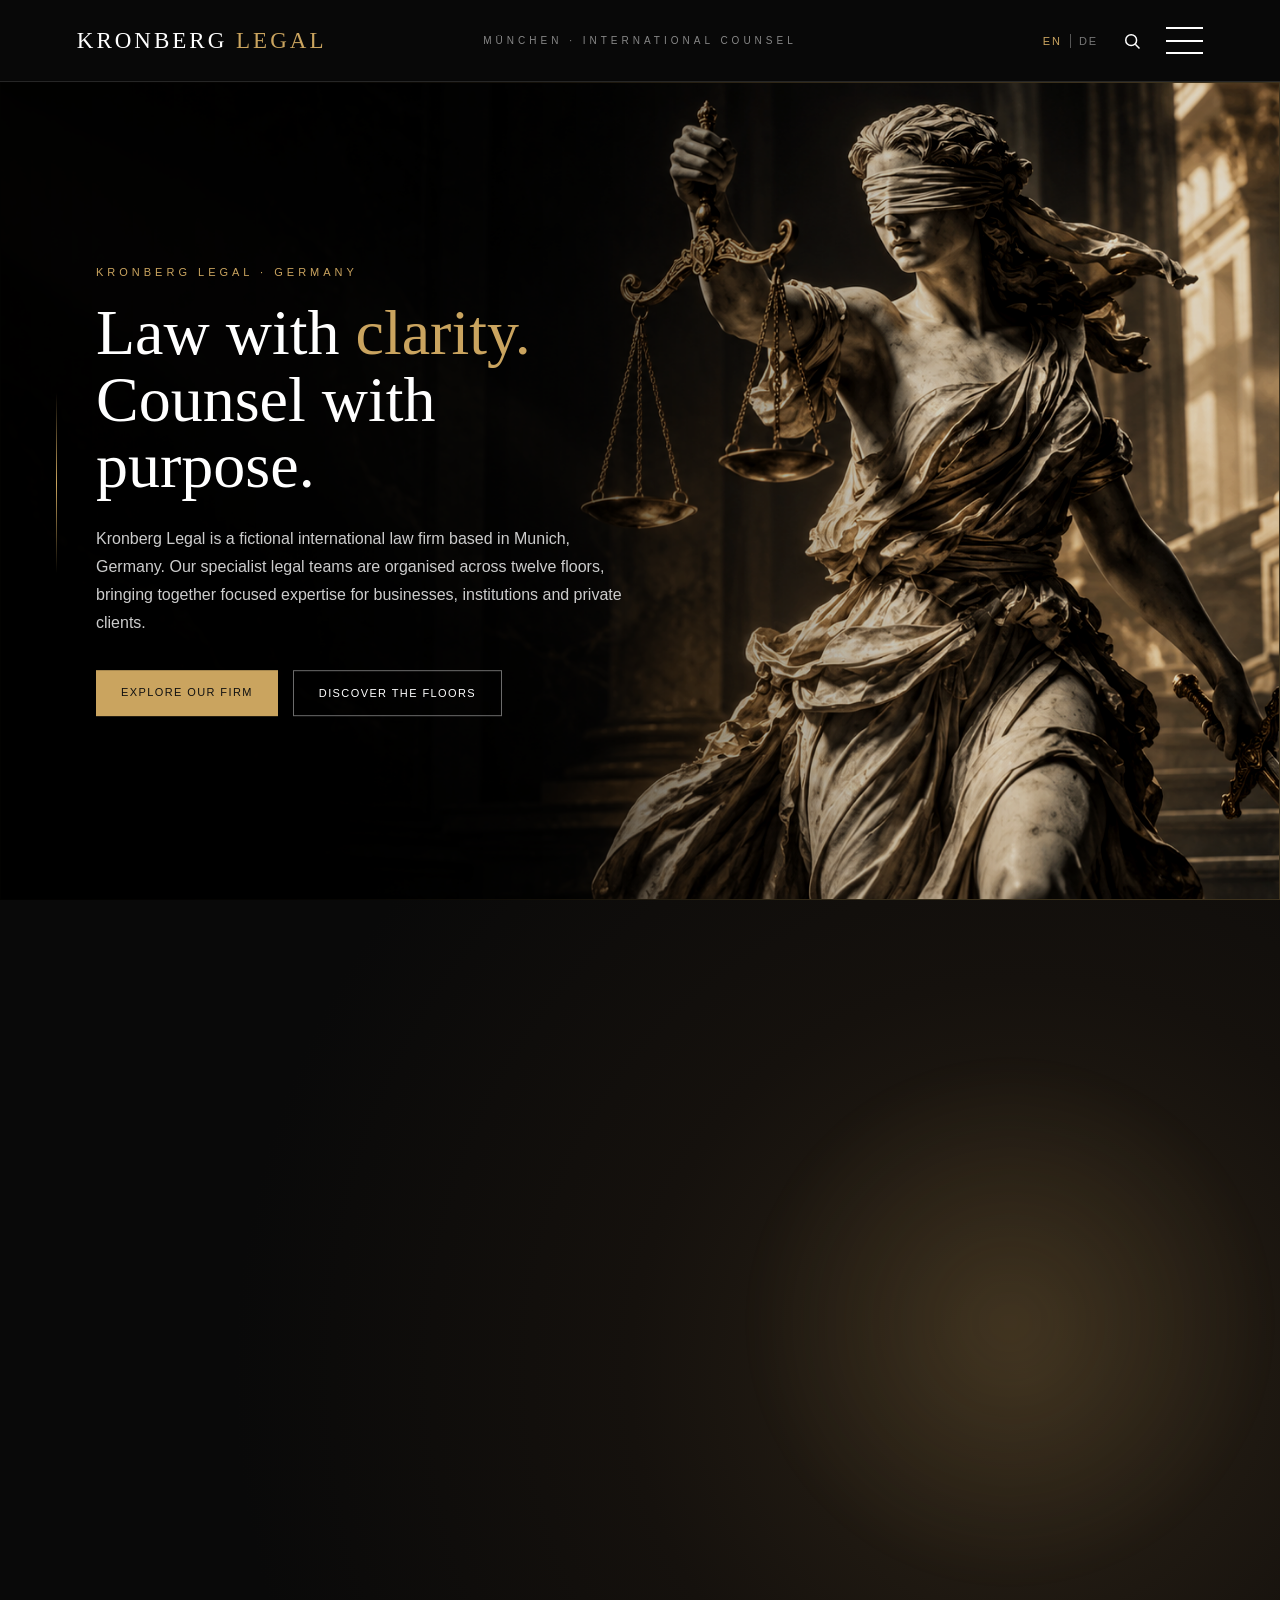
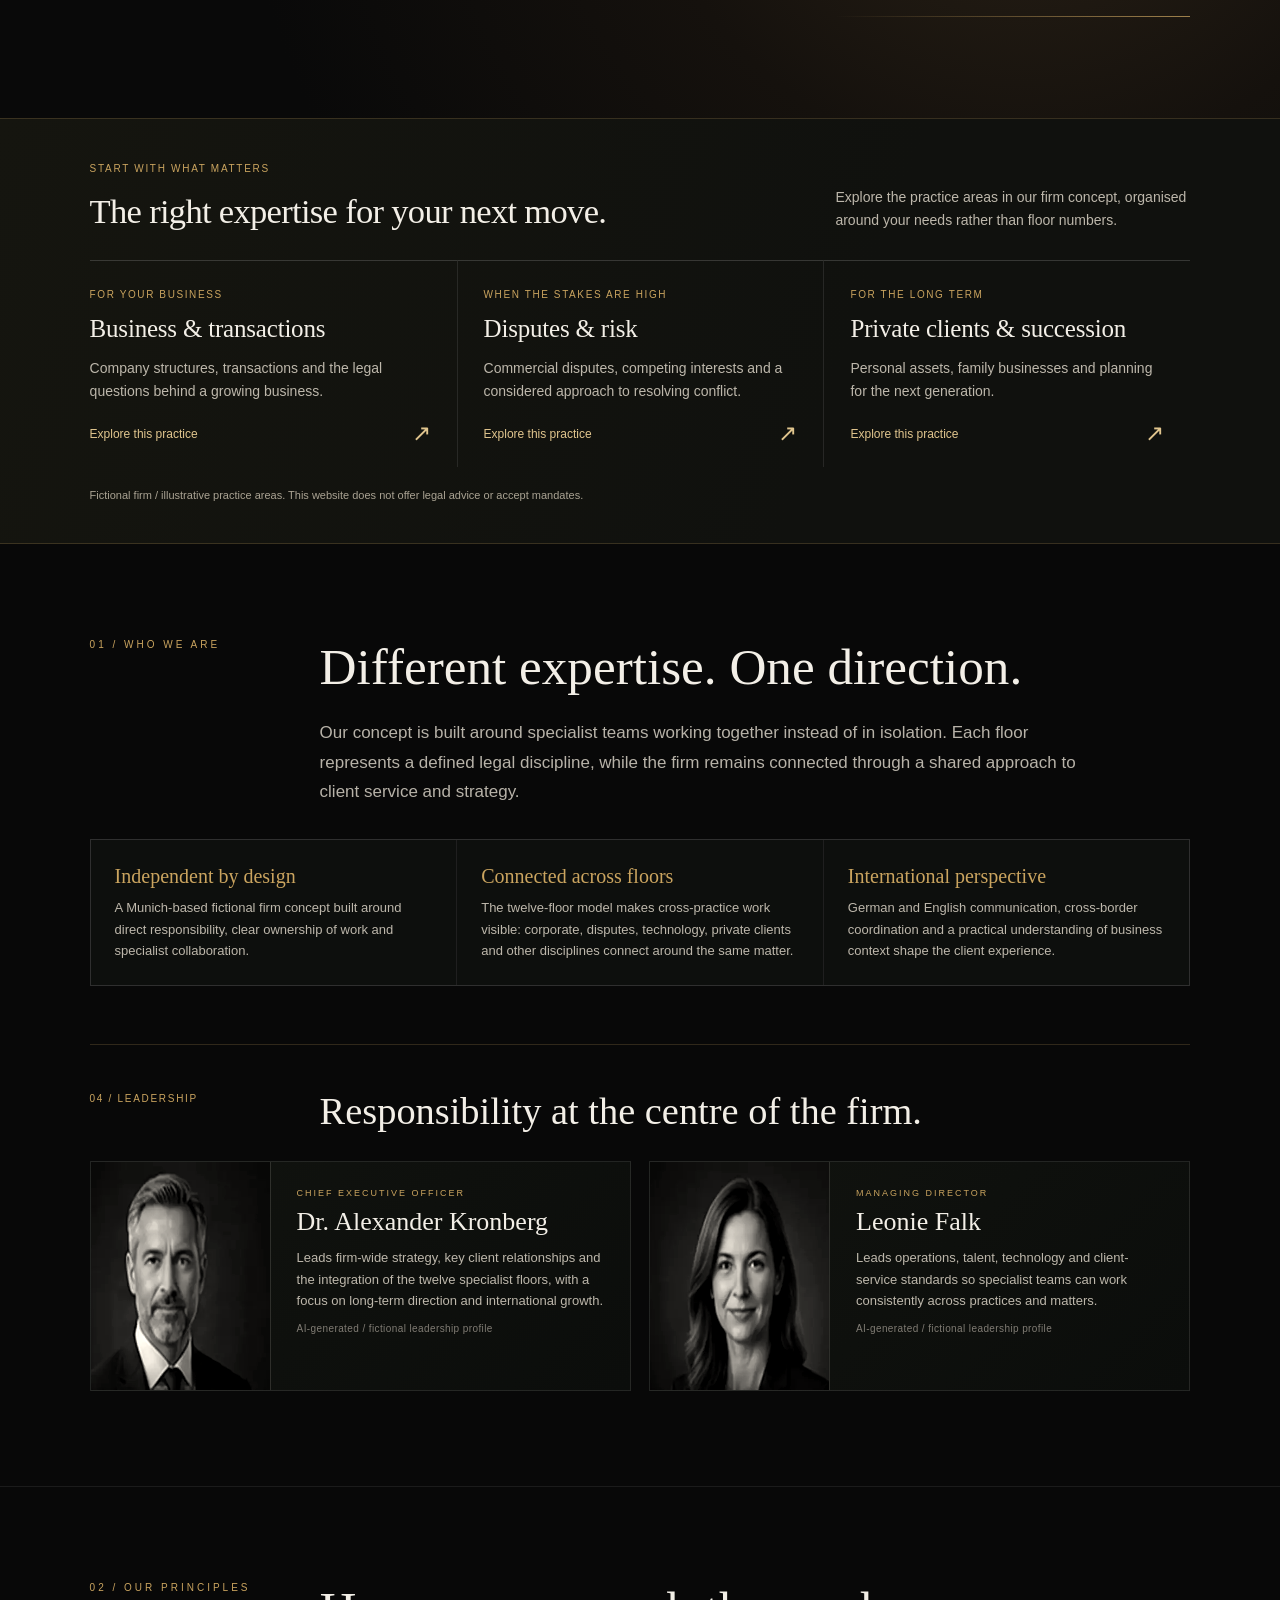
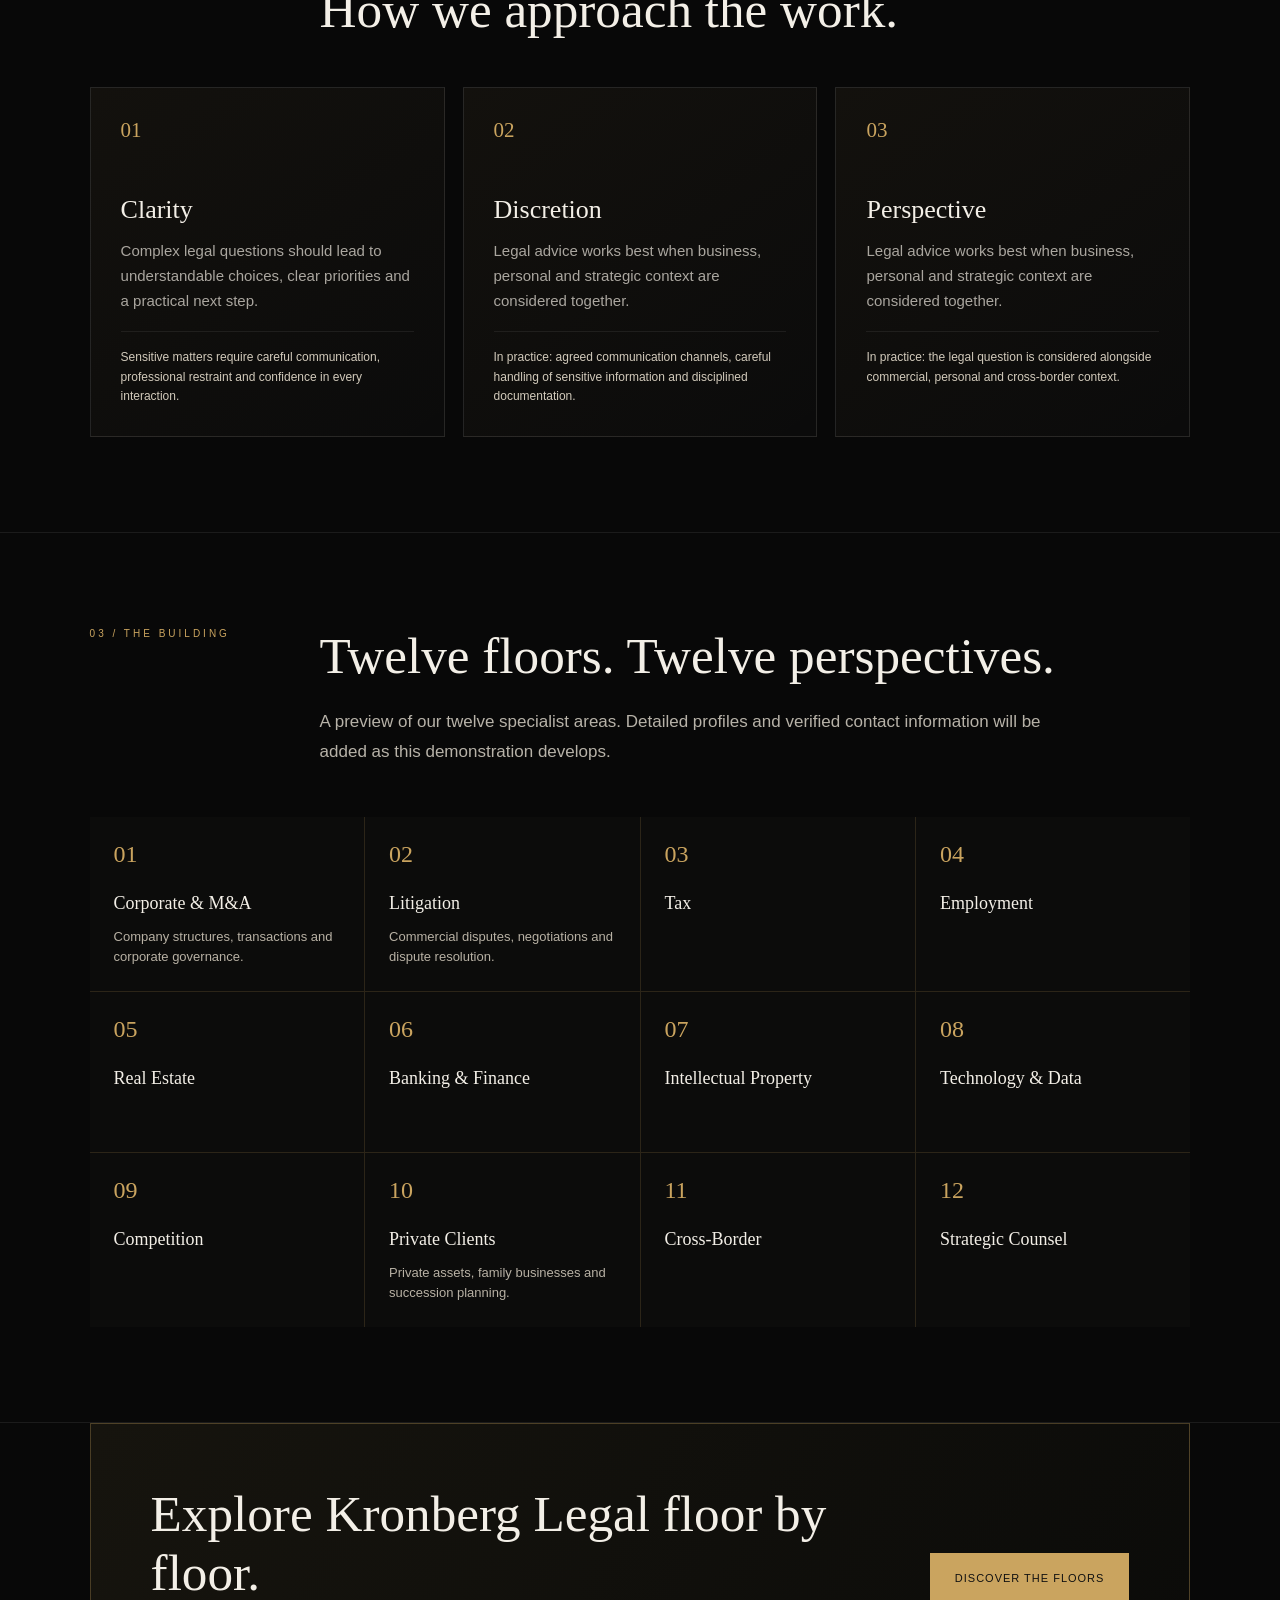
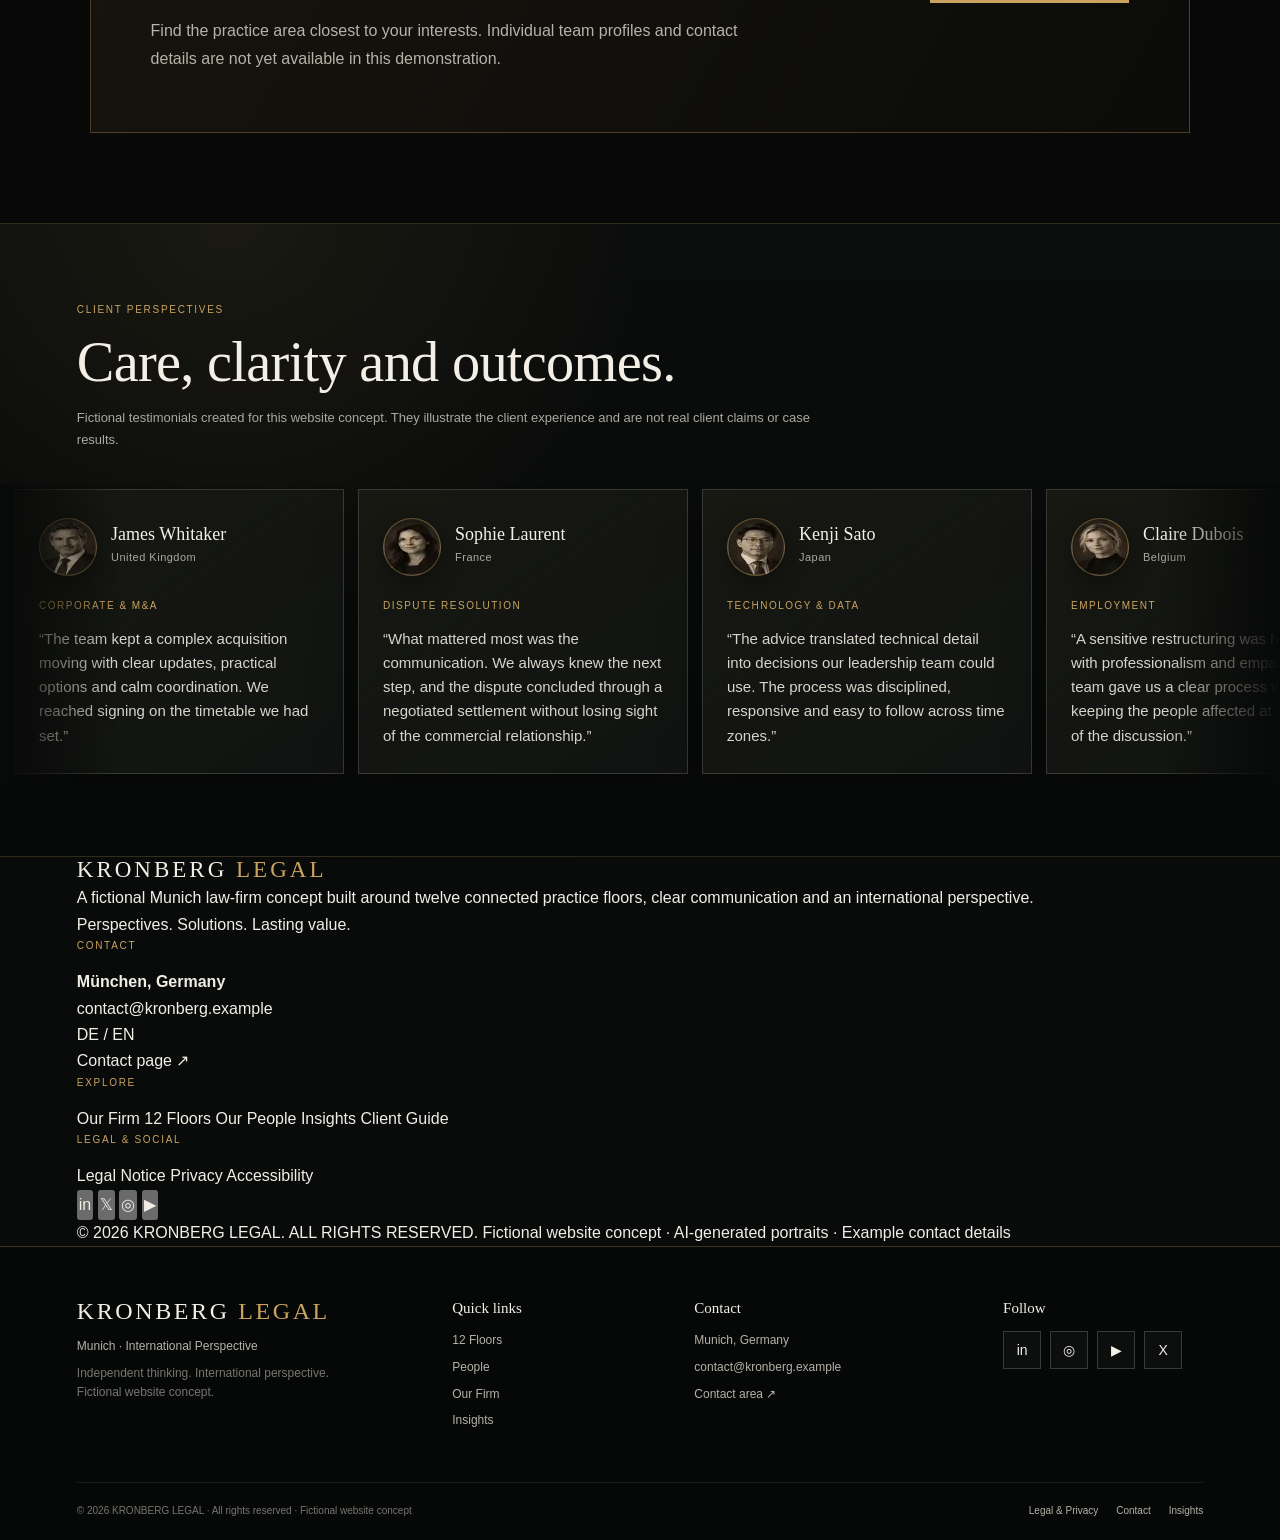
==== commit a4493e32: "Publish final site polish" ====
--- a/index.html
+++ b/index.html
@@ -2132,8 +2132,8 @@
 }
 
 </style>
-<script src="our-firm-refinement.js?v=20260923f" defer></script>
-<link rel="stylesheet" href="assets/site.css?v=20260923f">
+<script src="our-firm-refinement.js?v=20260923g" defer></script>
+<link rel="stylesheet" href="assets/site.css?v=20260923g">
 </head>
 
 
@@ -4013,9 +4013,10 @@
 
 </script>
 
-<script defer src="assets/site-data.js?v=20260923f"></script>
-<script defer src="assets/site-content.js?v=20260923f"></script>
-<script defer src="assets/site.js?v=20260923f"></script>
-<script defer src="assets/testimonials.js?v=20260923f"></script>
+<script defer src="assets/site-data.js?v=20260923g"></script>
+<script defer src="assets/site-content.js?v=20260923g"></script>
+<script defer src="assets/site.js?v=20260923g"></script>
+<script defer src="assets/testimonials.js?v=20260923g"></script>
+<script defer src="assets/final-polish.js?v=20260923g"></script>
 </body>
 </html>
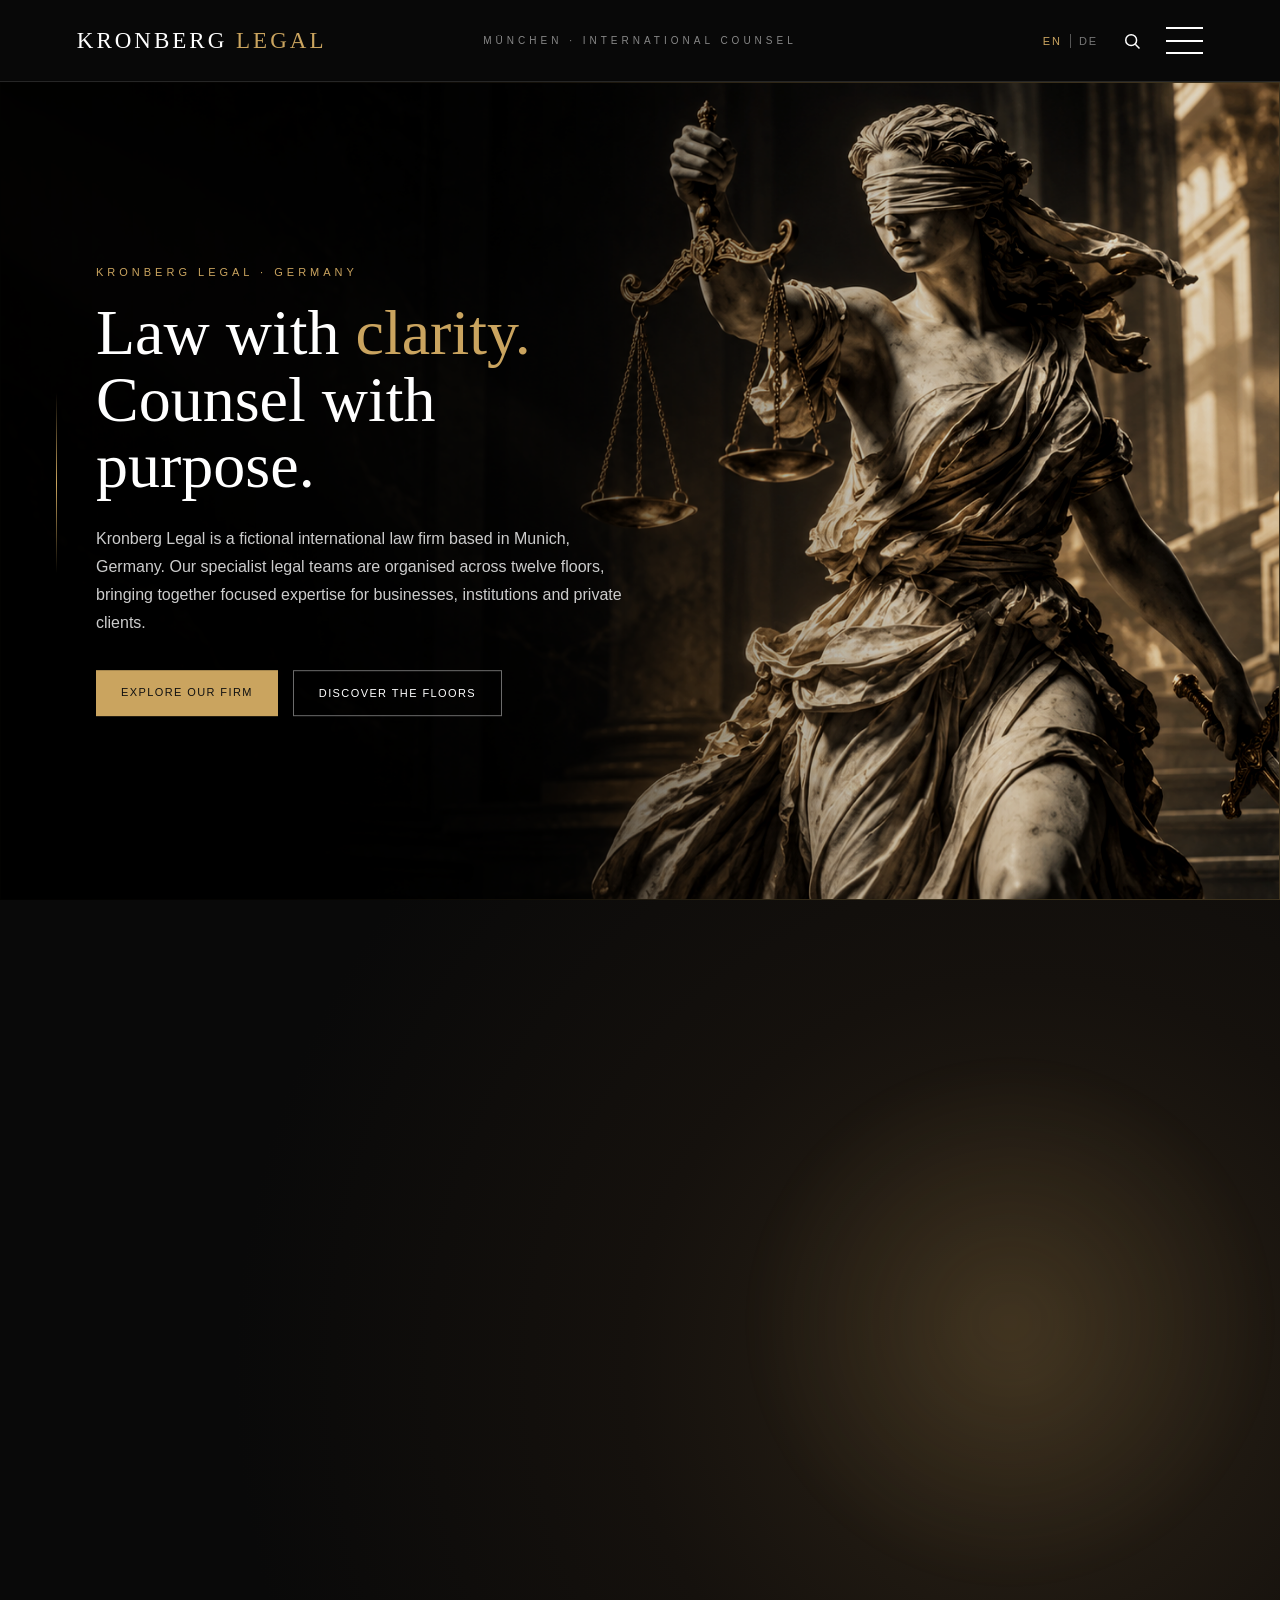
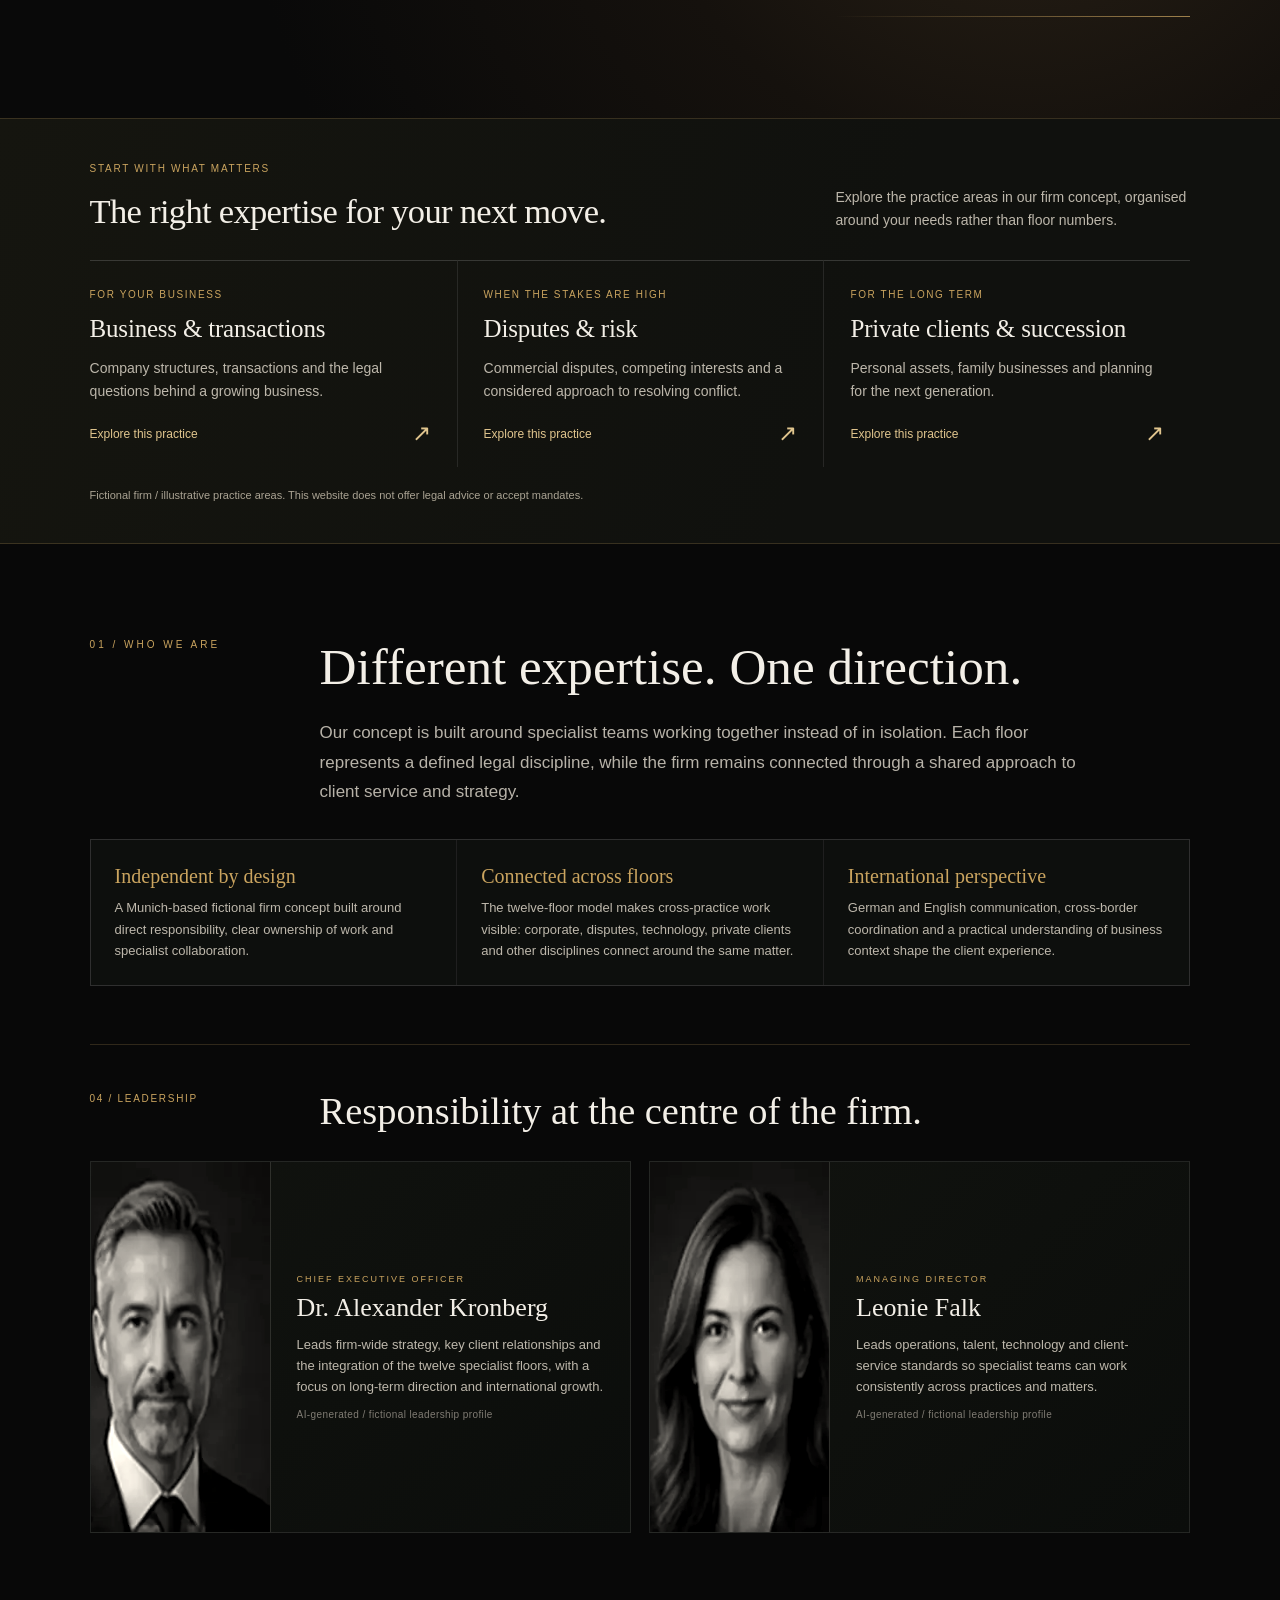
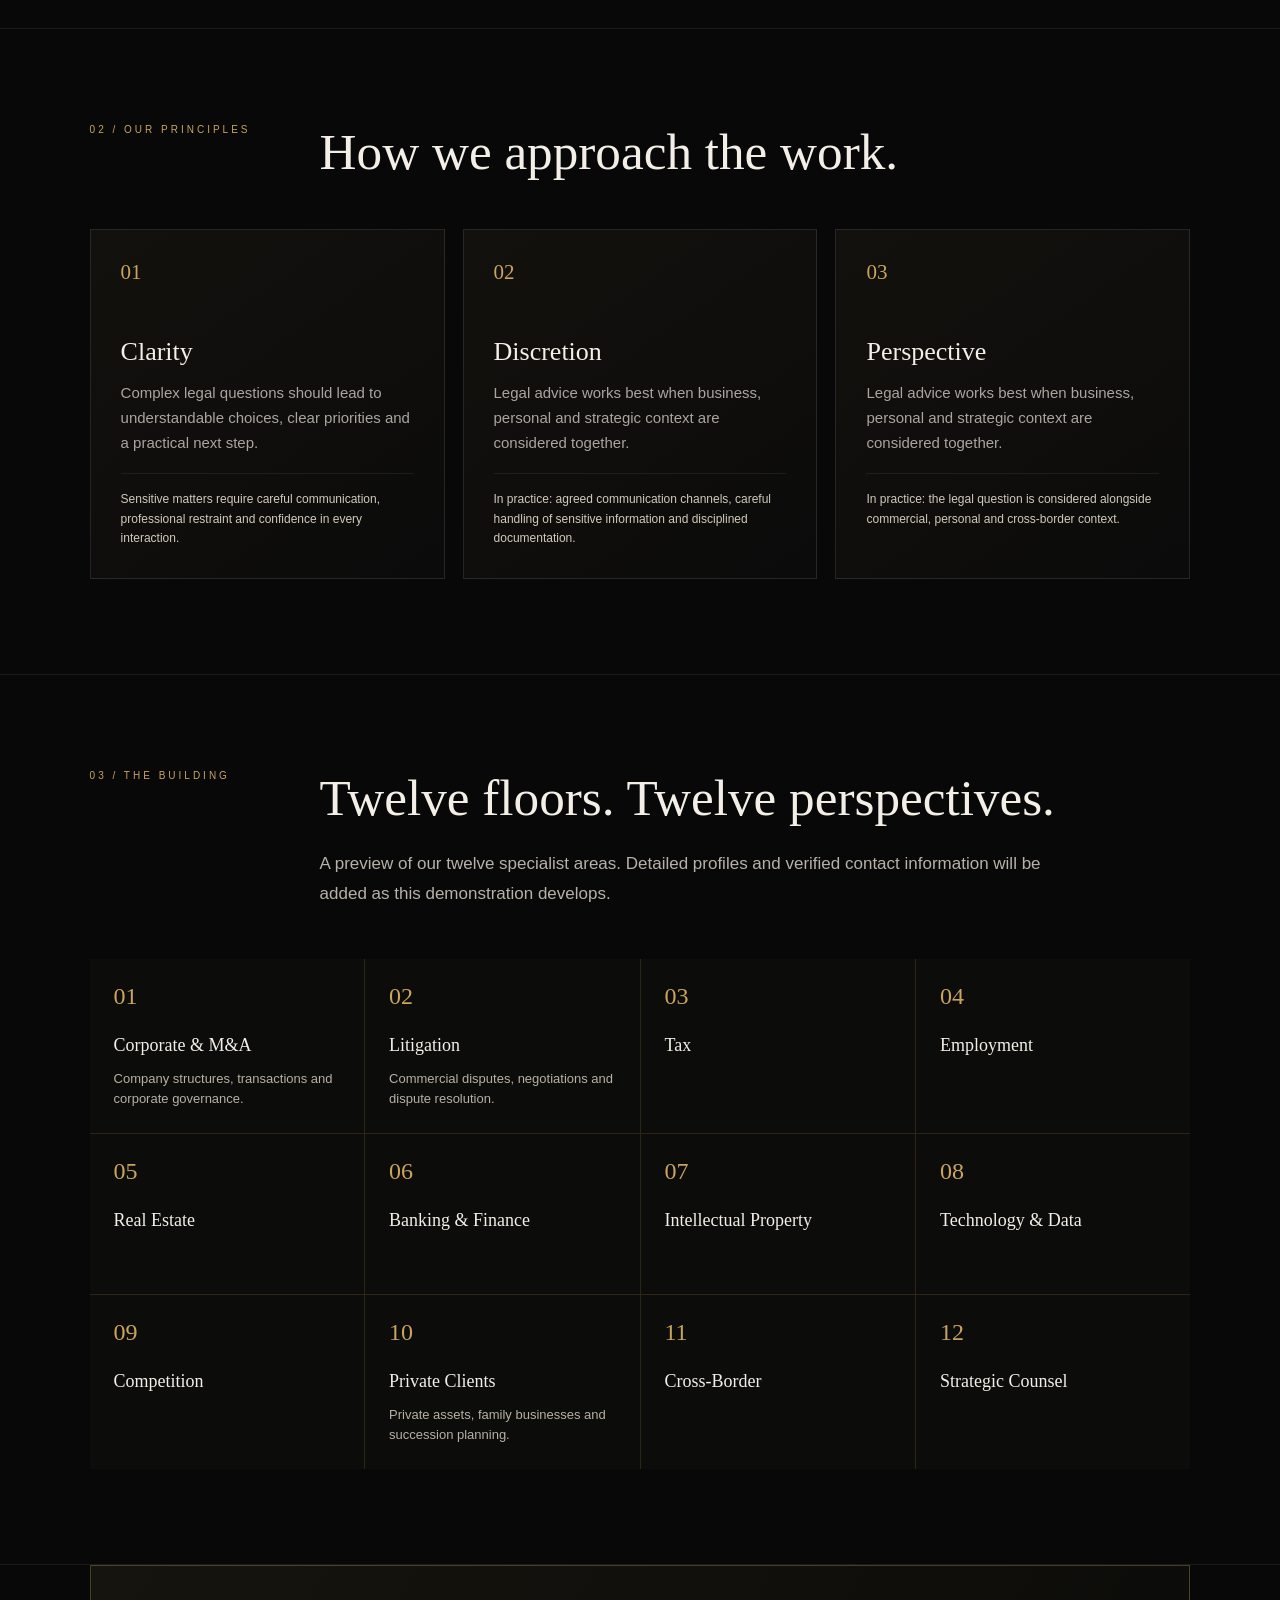
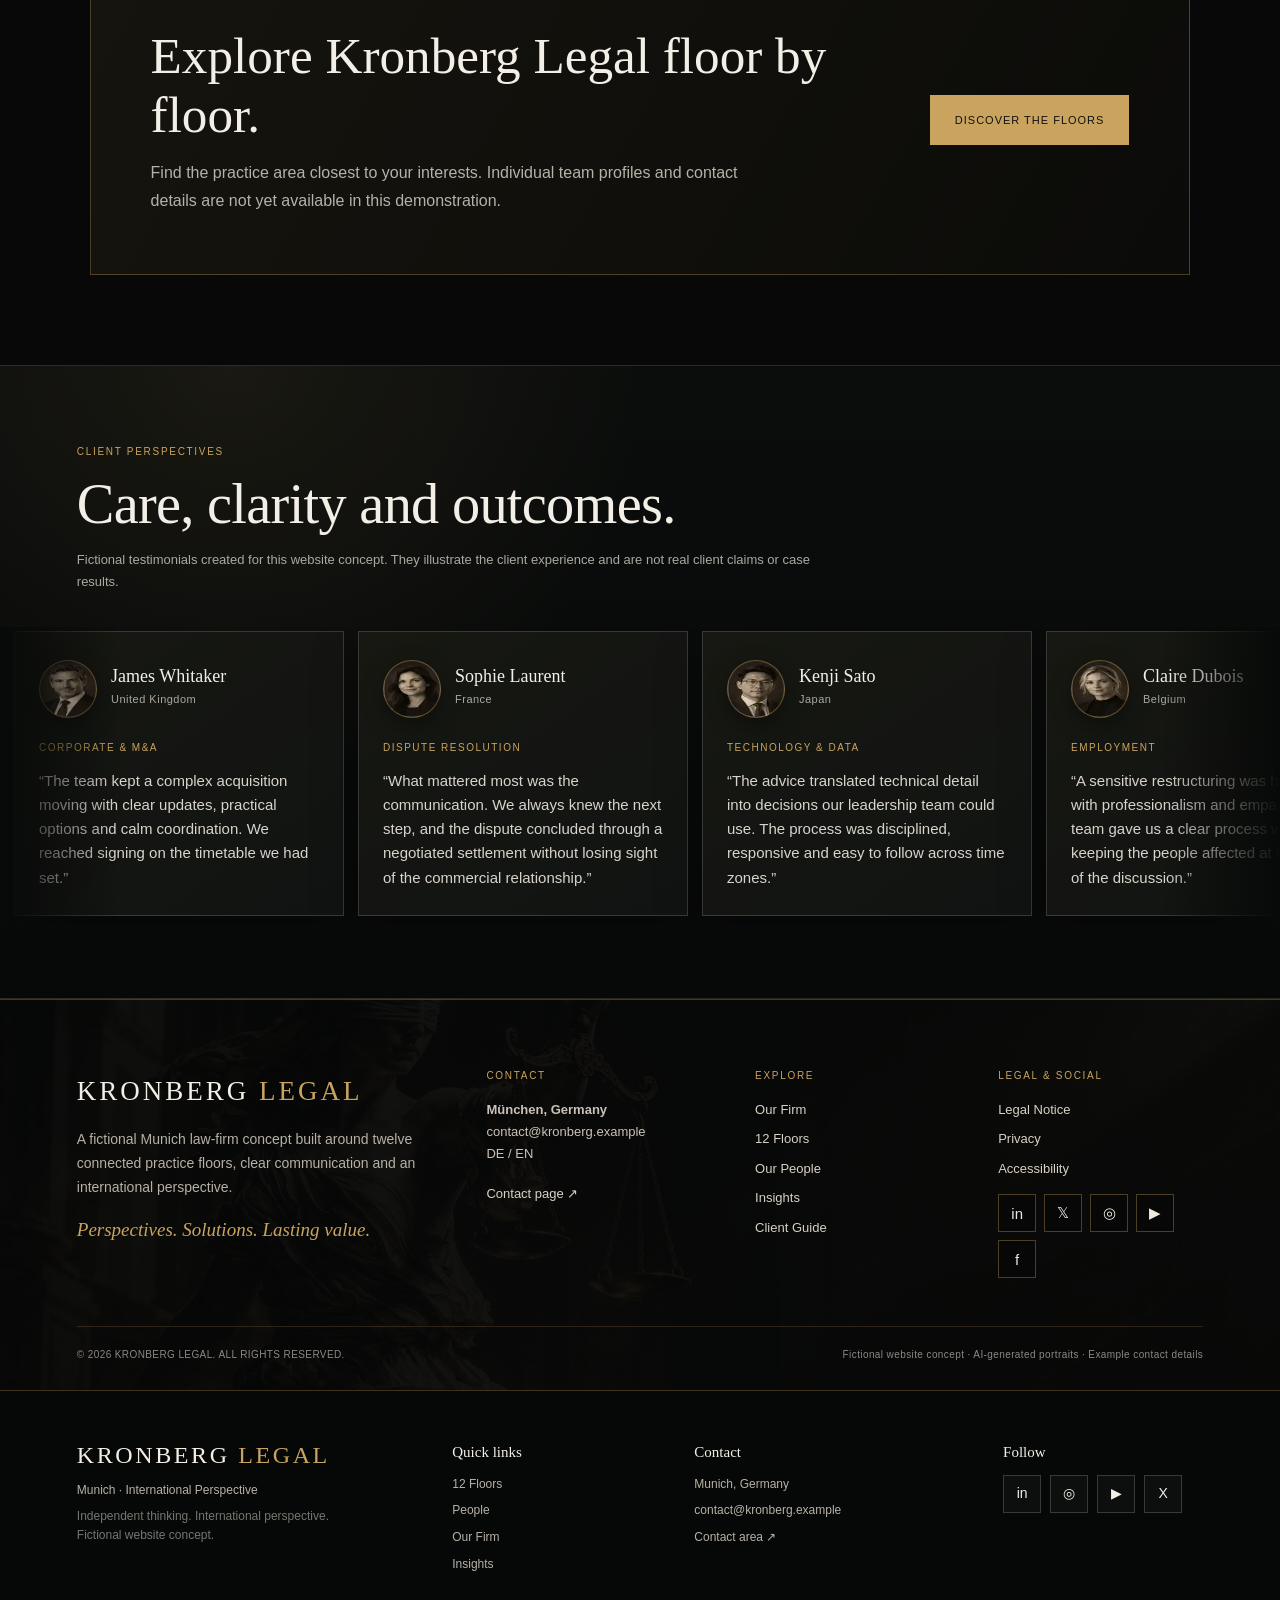
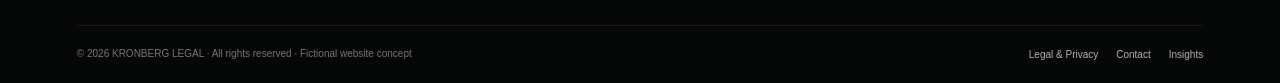
==== commit fae90d80: "Refresh final polished assets" ====
--- a/index.html
+++ b/index.html
@@ -2133,7 +2133,7 @@
 
 </style>
 <script src="our-firm-refinement.js?v=20260923g" defer></script>
-<link rel="stylesheet" href="assets/site.css?v=20260923g">
+<link rel="stylesheet" href="assets/site.css?v=20260923h">
 </head>
 
 
@@ -4015,8 +4015,8 @@
 
 <script defer src="assets/site-data.js?v=20260923g"></script>
 <script defer src="assets/site-content.js?v=20260923g"></script>
-<script defer src="assets/site.js?v=20260923g"></script>
+<script defer src="assets/site.js?v=20260923h"></script>
 <script defer src="assets/testimonials.js?v=20260923g"></script>
-<script defer src="assets/final-polish.js?v=20260923g"></script>
+<script defer src="assets/final-polish.js?v=20260923h"></script>
 </body>
 </html>
--- a/assets/site.css
+++ b/assets/site.css
@@ -703,3 +703,104 @@
 body:has(#kl-client-perspectives) #kl-global-links{display:none!important}
 body:has(#kl-client-perspectives) .firm-footer{display:none!important}
 
+/* =========================================================
+   OUR FIRM LEADERSHIP + HOMEPAGE FINAL FOOTER
+========================================================= */
+.kl-reveal{opacity:0;transform:translateY(18px);transition:opacity .62s ease,transform .62s cubic-bezier(.2,.7,.2,1)}
+.kl-reveal.kl-in-view{opacity:1;transform:none}
+
+.kl-leadership-section{
+  padding:72px 7%;
+  border-bottom:1px solid rgba(255,255,255,.08);
+  background:radial-gradient(circle at 12% 5%,rgba(202,164,95,.08),transparent 30%),#090a09;
+}
+.kl-leadership-heading{
+  max-width:1200px;
+  margin:0 auto 34px;
+  display:grid;
+  grid-template-columns:190px 1fr;
+  gap:40px;
+}
+.kl-leadership-heading h2{font:normal clamp(40px,4vw,58px)/1.08 Georgia,serif}
+.kl-leadership-heading p{max-width:760px;margin-top:16px;color:#b7b2a8;font-size:16px;line-height:1.72}
+.kl-leadership-grid{max-width:1200px;margin:auto;display:grid;grid-template-columns:repeat(2,minmax(0,1fr));gap:20px}
+.kl-leader{
+  display:grid;
+  grid-template-columns:minmax(180px,.7fr) minmax(0,1.3fr);
+  min-height:370px;
+  overflow:hidden;
+  border:1px solid rgba(202,164,95,.24);
+  background:linear-gradient(145deg,rgba(202,164,95,.055),rgba(255,255,255,.012));
+}
+.kl-leader img{
+  width:100%;height:100%;min-height:370px;object-fit:cover;object-position:center top;
+  filter:grayscale(1) sepia(.25) contrast(1.05);
+}
+.kl-leader-copy{padding:32px 28px;align-self:center}
+.kl-leader-copy h3{margin:8px 0 15px;font:normal 33px/1.06 Georgia,serif}
+.kl-leader-copy>p:not(.kl-kicker){color:#bdb7ac;font-size:15px;line-height:1.68}
+.kl-leader-copy dl{margin-top:22px;display:grid;gap:12px}
+.kl-leader-copy dl div{padding-top:11px;border-top:1px solid rgba(255,255,255,.09)}
+.kl-leader-copy dt{color:#caa45f;font-size:9px;letter-spacing:1.5px;text-transform:uppercase}
+.kl-leader-copy dd{margin:5px 0 0;color:#e3ddd2;font-size:13px;line-height:1.48}
+.kl-principle-intro{max-width:1010px;margin:-16px auto 34px;color:#b7b2a8;font-size:16px;line-height:1.72}
+
+.kl-home-final{
+  position:relative;
+  overflow:hidden;
+  padding:68px 0 26px;
+  border-top:1px solid rgba(202,164,95,.3);
+  background:
+    linear-gradient(90deg,rgba(5,6,6,.97),rgba(7,8,7,.92)),
+    url("../blindfolded_justice_in_golden_shadows.png") center 28%/cover no-repeat;
+}
+.kl-home-final-grid{
+  position:relative;z-index:1;
+  display:grid;
+  grid-template-columns:1.45fr .9fr .8fr .8fr;
+  gap:38px;
+  align-items:start;
+}
+.kl-home-final .kl-brand{font-size:27px;color:#f3efe7}
+.kl-home-final-brand>p{max-width:430px;margin-top:20px;color:#b7b1a7;font-size:14px;line-height:1.72}
+.kl-home-final-tag{color:#caa45f!important;font:italic 19px Georgia,serif!important}
+.kl-home-final-grid>div:not(.kl-home-final-brand)>p:not(.kl-kicker){margin:12px 0 18px;color:#c9c2b7;font-size:13px;line-height:1.7}
+.kl-home-final a{display:block;width:max-content;max-width:100%;margin:8px 0;color:#d8d1c5;font-size:13px;text-decoration:none}
+.kl-home-final a:hover{color:#caa45f}
+.kl-home-socials{display:flex;gap:8px;margin-top:15px;flex-wrap:wrap}
+.kl-home-socials button{
+  width:38px;height:38px;display:grid;place-items:center;border:1px solid rgba(202,164,95,.36);
+  background:rgba(0,0,0,.22);color:#eee8df;font:15px Arial,sans-serif;cursor:pointer;
+}
+.kl-home-socials button:hover,.kl-home-socials button:focus-visible{border-color:#caa45f;color:#caa45f}
+.kl-home-final-bottom{
+  position:relative;z-index:1;display:flex;justify-content:space-between;gap:20px;flex-wrap:wrap;
+  margin-top:48px;padding-top:20px;border-top:1px solid rgba(202,164,95,.18);
+  color:#8d8982;font-size:10px;letter-spacing:.4px;
+}
+
+@media(max-width:900px){
+  .kl-leadership-section{padding:56px 18px}
+  .kl-leadership-heading{grid-template-columns:1fr;gap:12px;margin-bottom:26px}
+  .kl-leadership-grid{grid-template-columns:1fr}
+  .kl-leader{grid-template-columns:130px 1fr;min-height:290px}
+  .kl-leader img{min-height:290px}
+  .kl-leader-copy{padding:23px 19px}
+  .kl-leader-copy h3{font-size:28px}
+  .kl-principle-intro{margin:-8px 18px 28px}
+  .kl-home-final{padding:54px 0 22px}
+  .kl-home-final-grid{grid-template-columns:1fr 1fr;gap:30px 20px;padding-inline:18px}
+  .kl-home-final-brand{grid-column:1/-1}
+  .kl-home-final-bottom{margin-inline:18px}
+}
+@media(max-width:560px){
+  .kl-leader{grid-template-columns:1fr}
+  .kl-leader img{height:320px;min-height:0}
+  .kl-home-final-grid{grid-template-columns:1fr}
+  .kl-home-final-brand{grid-column:auto}
+  .kl-home-final-bottom{display:grid}
+}
+@media(prefers-reduced-motion:reduce){
+  .kl-reveal{opacity:1;transform:none;transition:none}
+}
+
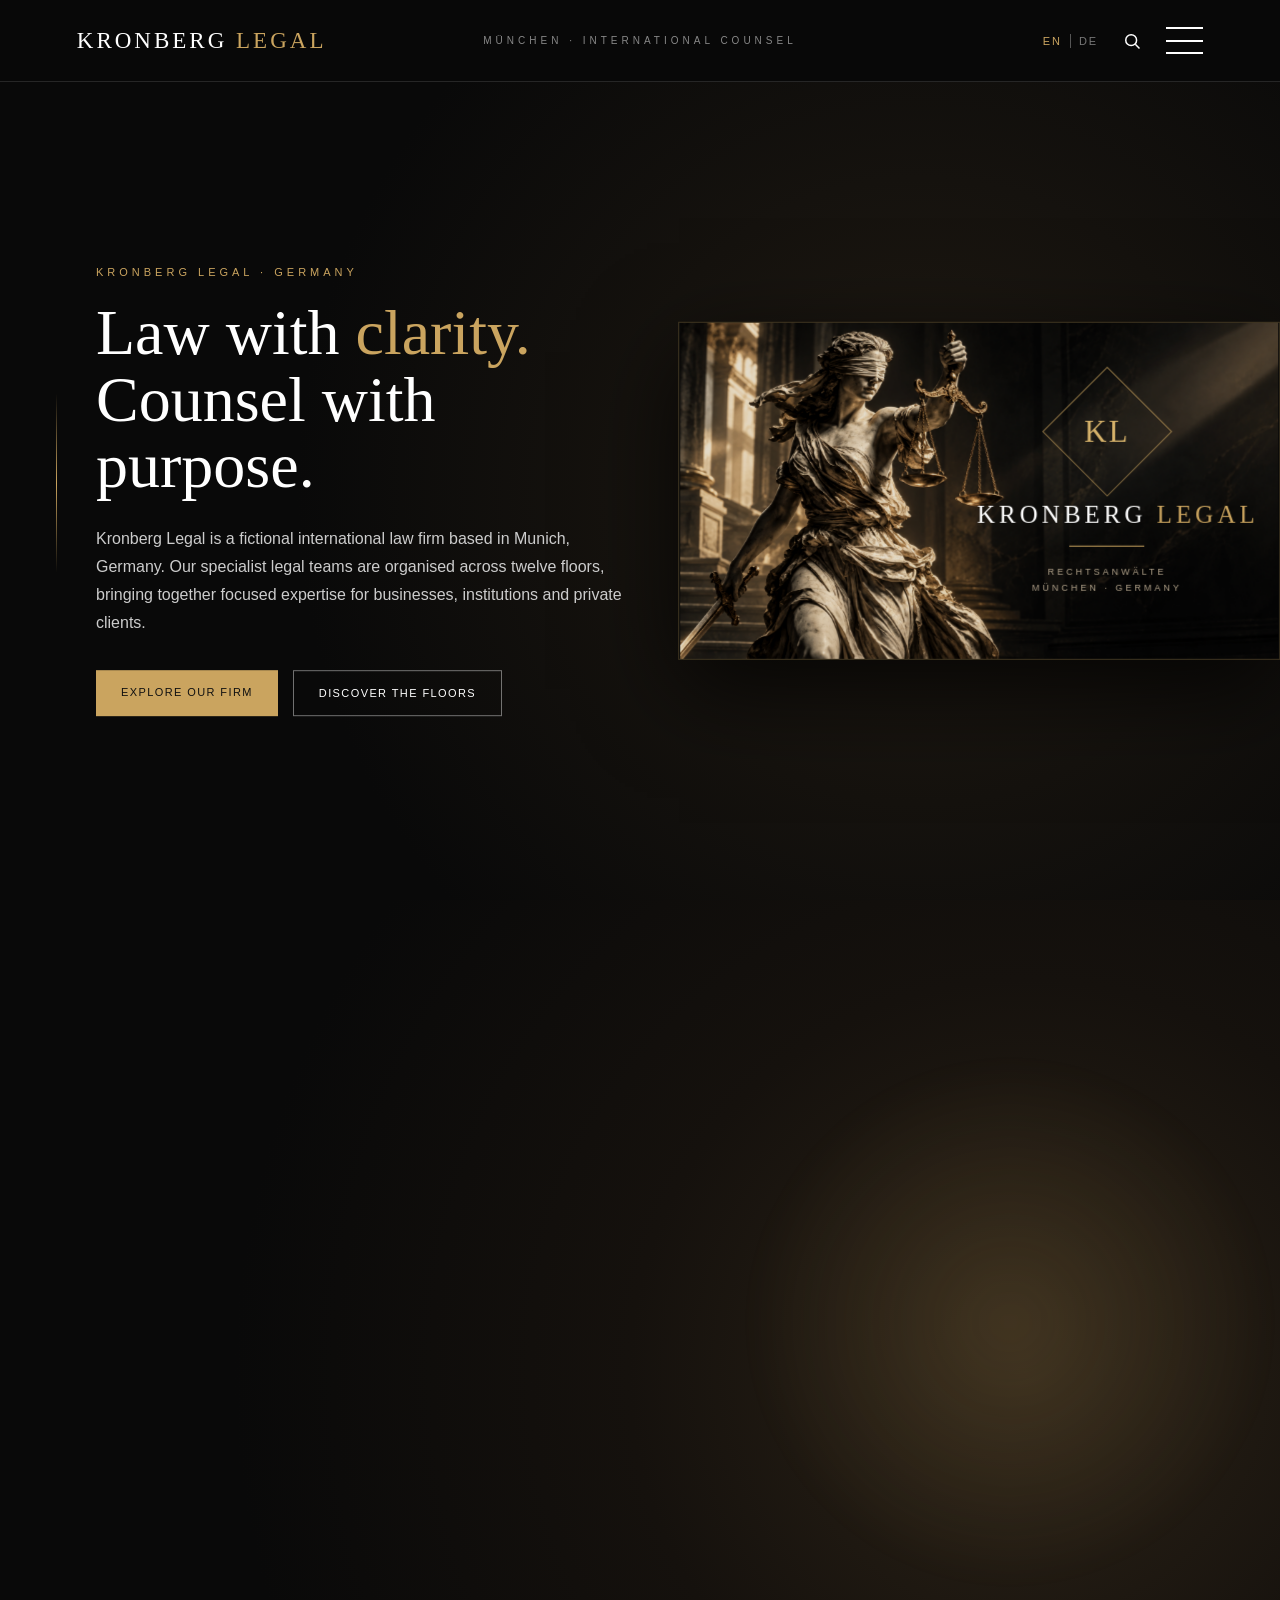
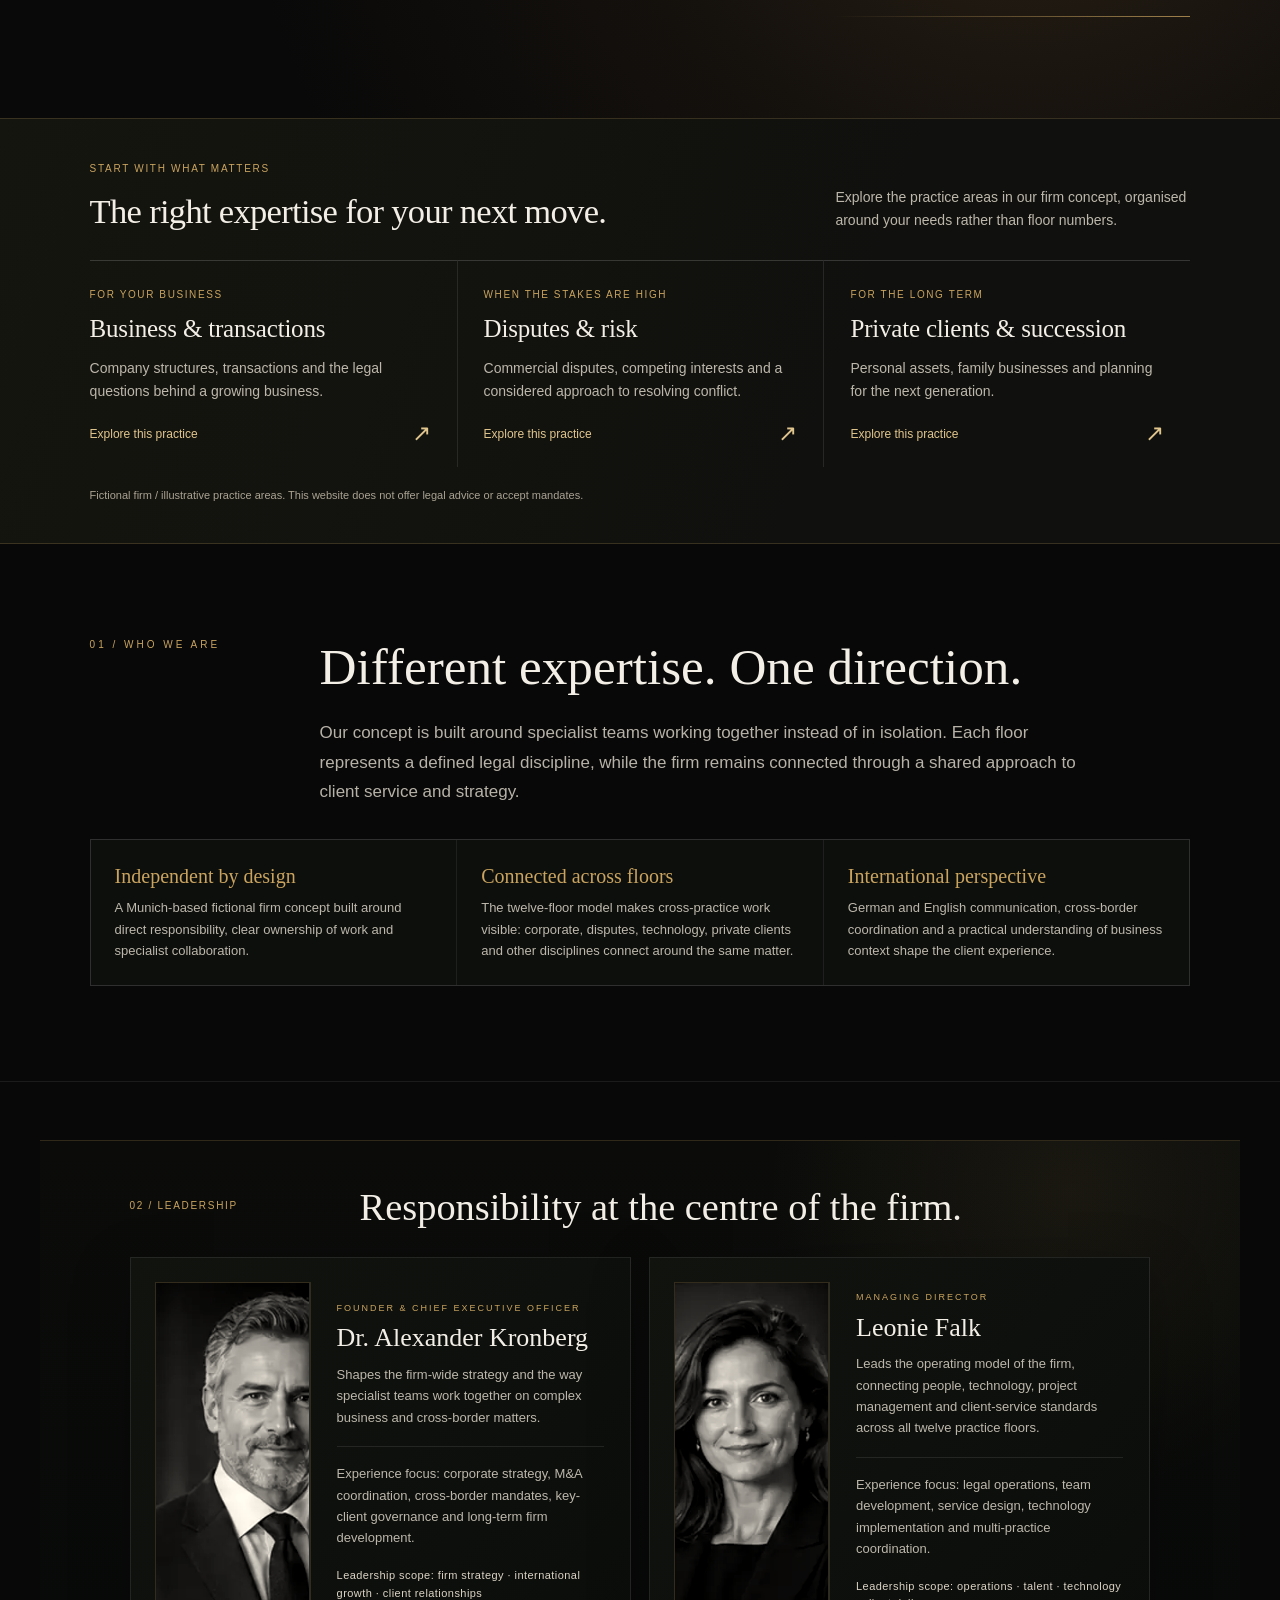
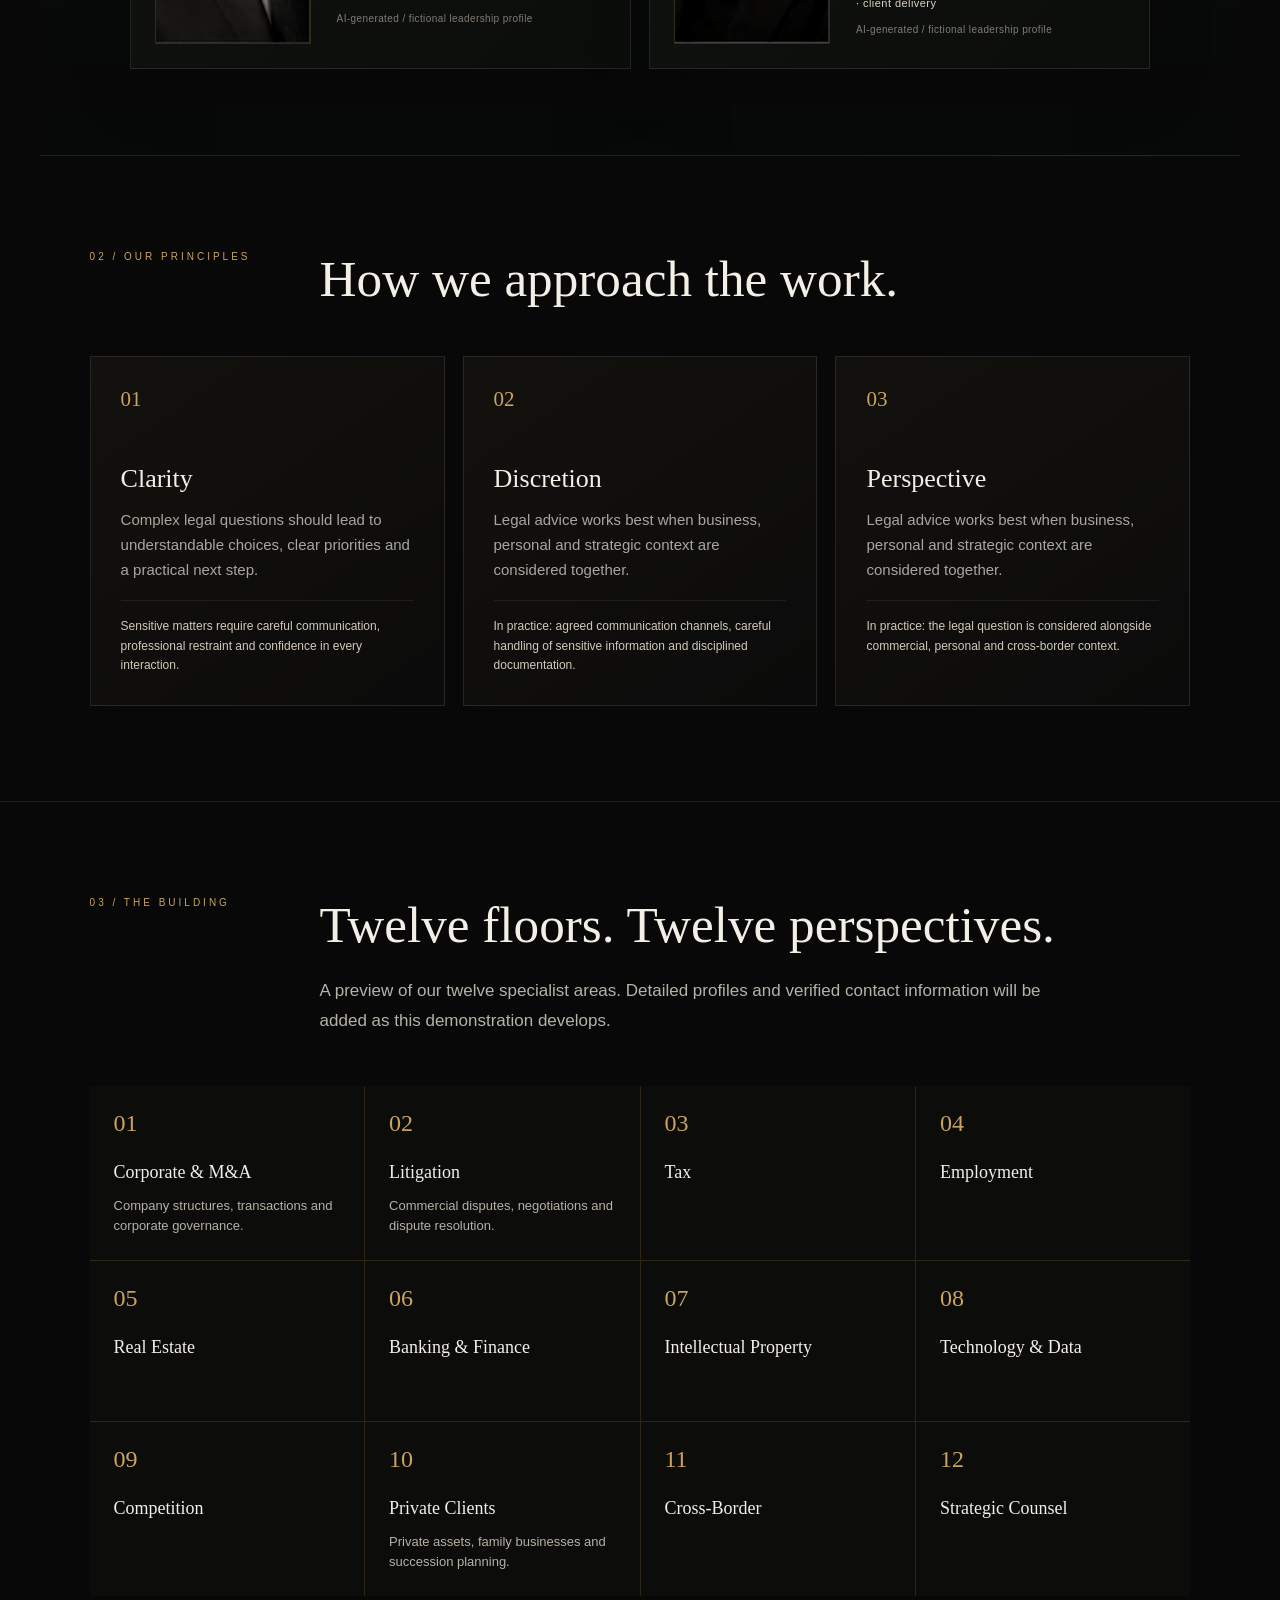
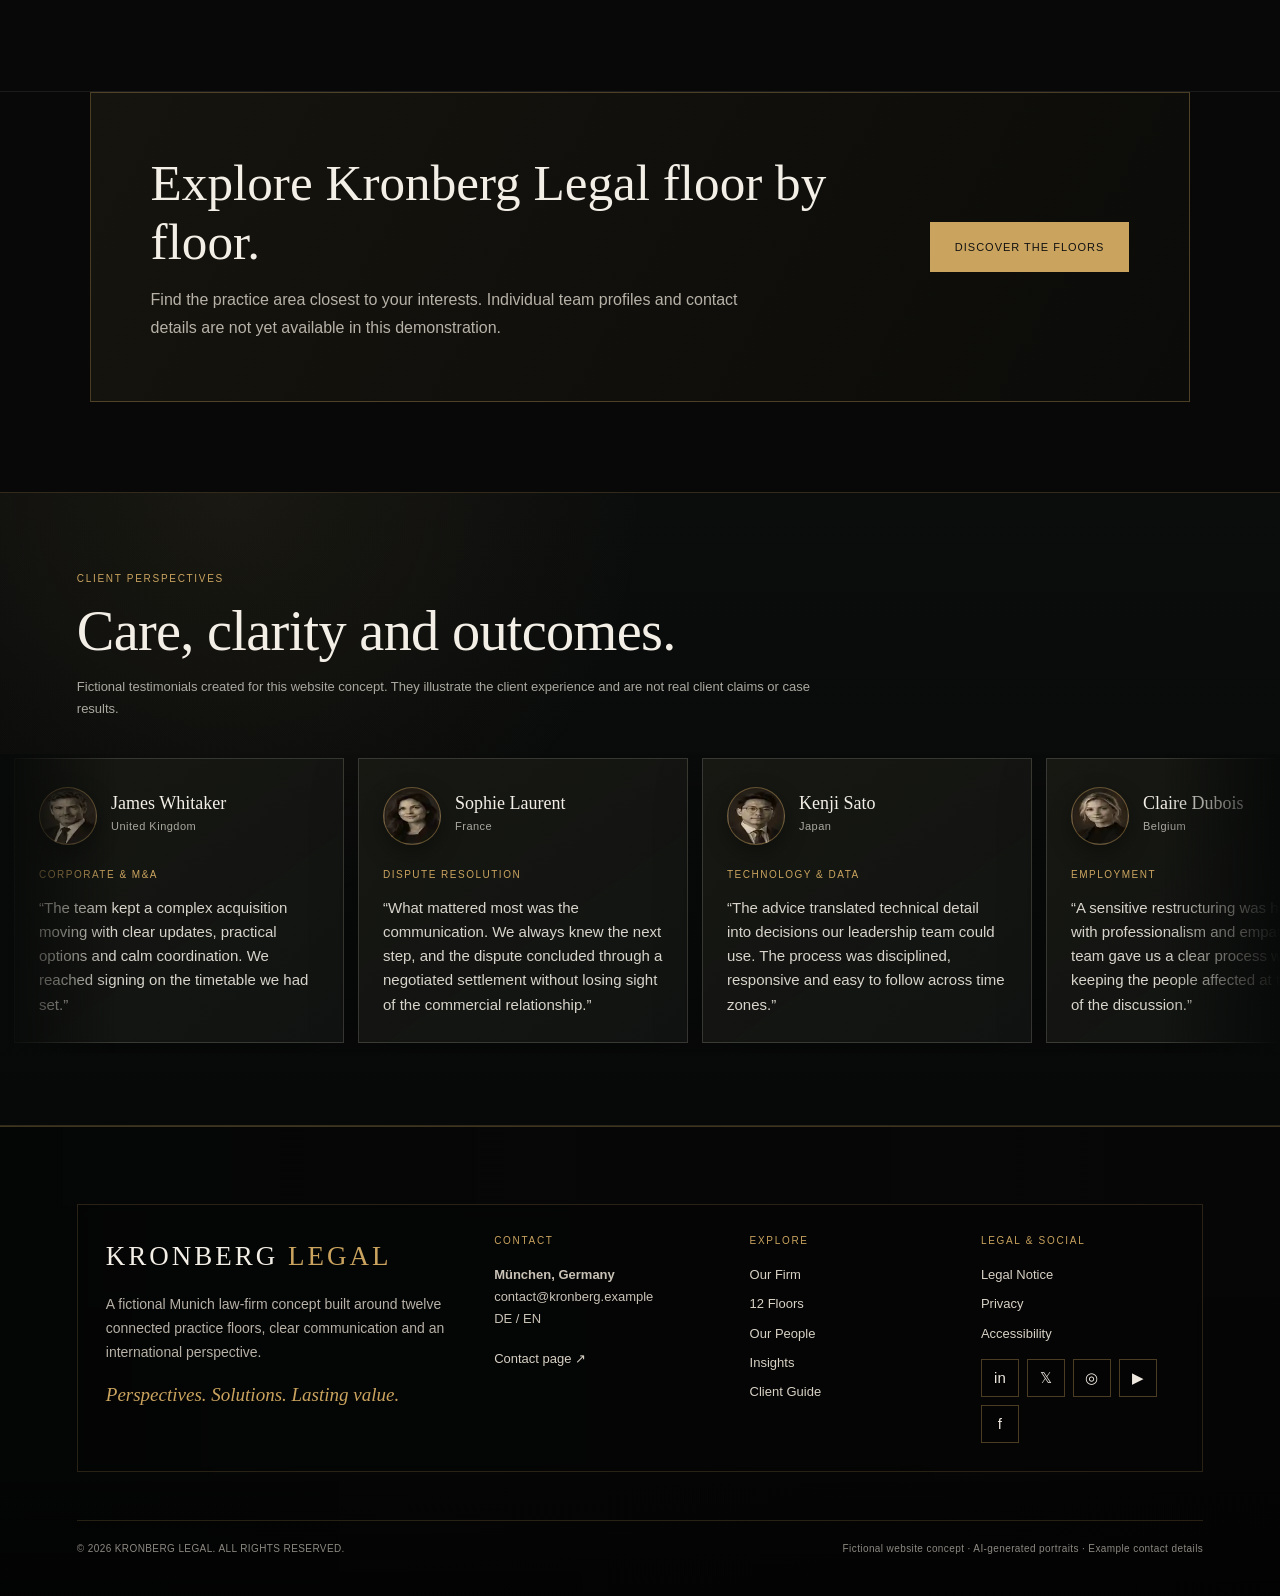
==== commit 33de24c7: "Refresh final website assets" ====
--- a/index.html
+++ b/index.html
@@ -2132,8 +2132,8 @@
 }
 
 </style>
-<script src="our-firm-refinement.js?v=20260923g" defer></script>
-<link rel="stylesheet" href="assets/site.css?v=20260923h">
+<script src="our-firm-refinement.js?v=20260923i" defer></script>
+<link rel="stylesheet" href="assets/site.css?v=20260923i">
 </head>
 
 
@@ -4015,8 +4015,8 @@
 
 <script defer src="assets/site-data.js?v=20260923g"></script>
 <script defer src="assets/site-content.js?v=20260923g"></script>
-<script defer src="assets/site.js?v=20260923h"></script>
-<script defer src="assets/testimonials.js?v=20260923g"></script>
-<script defer src="assets/final-polish.js?v=20260923h"></script>
+<script defer src="assets/site.js?v=20260923i"></script>
+<script defer src="assets/testimonials.js?v=20260923i"></script>
+<script defer src="assets/final-polish.js?v=20260923i"></script>
 </body>
 </html>
--- a/assets/site.css
+++ b/assets/site.css
@@ -804,3 +804,249 @@
   .kl-reveal{opacity:1;transform:none;transition:none}
 }
 
+/* =========================================================
+   FINAL AUTHENTICITY PASS — OUR FIRM + SINGLE FOOTER
+========================================================= */
+
+/* The generated Munich / Marienplatz panorama is intentionally shared
+   as a visual thread between the firm story and the final homepage footer. */
+#who-we-are.kl-who-hero{
+  position:relative;
+  min-height:560px;
+  display:flex;
+  align-items:center;
+  padding:105px 7%;
+  overflow:hidden;
+  isolation:isolate;
+  background:#070908;
+}
+#who-we-are.kl-who-hero::before{
+  content:"";
+  position:absolute;
+  inset:0;
+  z-index:-2;
+  background:
+    linear-gradient(90deg,rgba(4,5,5,.97) 0%,rgba(4,5,5,.88) 35%,rgba(4,5,5,.48) 61%,rgba(4,5,5,.18) 100%),
+    url("munich-marienplatz-generated.jpg") center/cover no-repeat;
+  filter:saturate(.68) contrast(1.05);
+  transform:scale(1.015);
+}
+#who-we-are.kl-who-hero::after{
+  content:"";
+  position:absolute;
+  inset:auto 0 0 0;
+  height:1px;
+  background:linear-gradient(90deg,transparent,rgba(202,164,95,.52),transparent);
+}
+#who-we-are.kl-who-hero .section-heading{
+  width:100%;
+  max-width:1240px;
+  margin:auto;
+  grid-template-columns:190px minmax(0,650px);
+}
+#who-we-are.kl-who-hero h2{
+  font-size:clamp(46px,4.8vw,70px);
+  max-width:720px;
+}
+#who-we-are.kl-who-hero .section-copy{
+  color:#ddd7cd;
+  font-size:18px;
+  line-height:1.8;
+  text-shadow:0 2px 22px rgba(0,0,0,.72);
+}
+
+/* Leadership belongs directly after Who We Are and is deliberately framed
+   like editorial profile photography rather than full-height cut-outs. */
+.kl-leadership{
+  padding:86px 7%;
+  border-bottom:1px solid rgba(255,255,255,.08);
+  background:
+    radial-gradient(circle at 86% 8%,rgba(202,164,95,.08),transparent 26%),
+    linear-gradient(180deg,#0b0c0a,#070908);
+}
+.kl-leadership-head{
+  max-width:1240px;
+  margin:0 auto 38px;
+  display:grid;
+  grid-template-columns:190px minmax(0,1fr);
+  gap:40px;
+  align-items:end;
+}
+.kl-leadership-head h3{
+  margin:0;
+  font:normal clamp(42px,4.2vw,62px)/1.05 Georgia,serif;
+  color:#f3efe7;
+}
+.kl-leadership-grid{
+  max-width:1240px;
+  margin:auto;
+  display:grid;
+  grid-template-columns:repeat(2,minmax(0,1fr));
+  gap:22px;
+}
+.kl-leadership .kl-leader{
+  display:grid;
+  grid-template-columns:210px minmax(0,1fr);
+  min-height:430px;
+  overflow:hidden;
+  border:1px solid rgba(202,164,95,.28);
+  background:
+    linear-gradient(135deg,rgba(202,164,95,.055),rgba(255,255,255,.012)),
+    #0b0d0b;
+  box-shadow:0 18px 55px rgba(0,0,0,.26);
+}
+.kl-leader-photo-frame{
+  margin:24px 0 24px 24px;
+  min-height:360px;
+  overflow:hidden;
+  border:1px solid rgba(202,164,95,.22);
+  background:#090a09;
+}
+.kl-leadership .kl-leader-photo-frame img{
+  width:100%;
+  height:100%;
+  min-height:360px;
+  object-fit:cover;
+  object-position:center top;
+  display:block;
+  filter:grayscale(1) sepia(.20) contrast(1.08);
+  transition:transform .65s cubic-bezier(.2,.7,.2,1),filter .35s ease;
+}
+.kl-leadership .kl-leader:hover .kl-leader-photo-frame img{
+  transform:scale(1.025);
+  filter:grayscale(1) sepia(.28) contrast(1.08);
+}
+.kl-leadership .kl-leader-copy{
+  padding:34px 30px;
+  align-self:center;
+}
+.kl-leader-role{
+  color:#caa45f;
+  font-size:10px;
+  line-height:1.4;
+  letter-spacing:1.8px;
+  text-transform:uppercase;
+}
+.kl-leadership .kl-leader-copy h4{
+  margin:10px 0 15px;
+  color:#f3efe7;
+  font:normal 31px/1.08 Georgia,serif;
+}
+.kl-leadership .kl-leader-copy>p{
+  margin:0;
+  color:#c5bfb5;
+  font-size:14px;
+  line-height:1.7;
+}
+.kl-leader-experience{
+  margin-top:18px!important;
+  padding-top:16px;
+  border-top:1px solid rgba(255,255,255,.09);
+}
+.kl-leader-scope{
+  margin-top:18px;
+  color:#ddd4c5;
+  font-size:11px;
+  line-height:1.6;
+  letter-spacing:.45px;
+}
+.kl-leader-note{
+  margin-top:17px;
+  color:#77746d;
+  font-size:9px;
+  letter-spacing:.6px;
+}
+
+/* Keep one final homepage section only. testimonials.js no longer creates
+   another footer, and this CSS also protects against a cached duplicate. */
+#kl-premium-footer{display:none!important}
+body:has(#kl-home-final) .firm-footer{display:none!important}
+.kl-home-final{
+  min-height:470px;
+  display:flex;
+  flex-direction:column;
+  justify-content:center;
+  background:
+    linear-gradient(90deg,rgba(4,5,5,.95),rgba(5,6,5,.72) 52%,rgba(5,6,5,.50)),
+    linear-gradient(180deg,rgba(0,0,0,.08),rgba(0,0,0,.72)),
+    url("munich-marienplatz-generated.jpg") center/cover no-repeat!important;
+}
+.kl-home-final::before{
+  content:"";
+  position:absolute;
+  inset:0;
+  pointer-events:none;
+  background:linear-gradient(180deg,transparent 68%,rgba(0,0,0,.42));
+}
+.kl-home-final-grid,
+.kl-home-final-bottom{position:relative;z-index:2}
+.kl-home-final-grid{
+  padding:28px;
+  border:1px solid rgba(202,164,95,.18);
+  background:rgba(6,7,6,.38);
+  backdrop-filter:blur(4px);
+}
+.kl-home-final-bottom{
+  padding-bottom:4px;
+}
+
+/* Compact, clearly different visual treatments on the remaining subpages. */
+.kl-site[data-page="lawyers"] .kl-page-hero{
+  background:
+    linear-gradient(105deg,rgba(5,6,6,.97),rgba(5,6,6,.62)),
+    url("portraits.webp") center 28%/cover no-repeat;
+}
+.kl-site[data-page="contact"] .kl-page-hero{
+  background:
+    linear-gradient(105deg,rgba(5,6,6,.97),rgba(5,6,6,.66)),
+    url("munich-marienplatz-generated.jpg") center/cover no-repeat;
+}
+.kl-site[data-page="client-guide"] .kl-page-hero{
+  background:
+    radial-gradient(circle at 80% 30%,rgba(126,151,135,.18),transparent 30%),
+    linear-gradient(145deg,#08100e,#0b0e0d 60%,#070908);
+}
+.kl-site[data-page="insights"] .kl-page-hero{
+  background:
+    radial-gradient(circle at 78% 28%,rgba(118,94,142,.16),transparent 30%),
+    linear-gradient(145deg,#0a090d,#0e0b11 60%,#070908);
+}
+.kl-site[data-page="legal"] .kl-page-hero{
+  background:
+    radial-gradient(circle at 78% 28%,rgba(104,126,91,.14),transparent 30%),
+    linear-gradient(145deg,#080b09,#0d100c 60%,#070908);
+}
+
+@media(max-width:900px){
+  #who-we-are.kl-who-hero{
+    min-height:620px;
+    padding:72px 18px;
+    align-items:flex-end;
+  }
+  #who-we-are.kl-who-hero::before{
+    background:
+      linear-gradient(180deg,rgba(4,5,5,.30),rgba(4,5,5,.68) 42%,rgba(4,5,5,.98) 84%),
+      url("munich-marienplatz-generated.jpg") 62% center/cover no-repeat;
+  }
+  #who-we-are.kl-who-hero .section-heading{
+    grid-template-columns:1fr;
+    gap:16px;
+  }
+  #who-we-are.kl-who-hero .section-copy{font-size:16px}
+  .kl-leadership{padding:62px 18px}
+  .kl-leadership-head{grid-template-columns:1fr;gap:12px}
+  .kl-leadership-grid{grid-template-columns:1fr}
+  .kl-leadership .kl-leader{grid-template-columns:150px minmax(0,1fr);min-height:340px}
+  .kl-leader-photo-frame{margin:18px 0 18px 18px;min-height:304px}
+  .kl-leadership .kl-leader-photo-frame img{min-height:304px}
+  .kl-leadership .kl-leader-copy{padding:24px 20px}
+  .kl-home-final{min-height:0}
+  .kl-home-final-grid{padding:22px}
+}
+@media(max-width:560px){
+  .kl-leadership .kl-leader{grid-template-columns:1fr}
+  .kl-leader-photo-frame{margin:18px 18px 0;min-height:310px}
+  .kl-leadership .kl-leader-photo-frame img{height:310px;min-height:310px}
+  .kl-leadership .kl-leader-copy{padding:24px 20px 26px}
+}
+
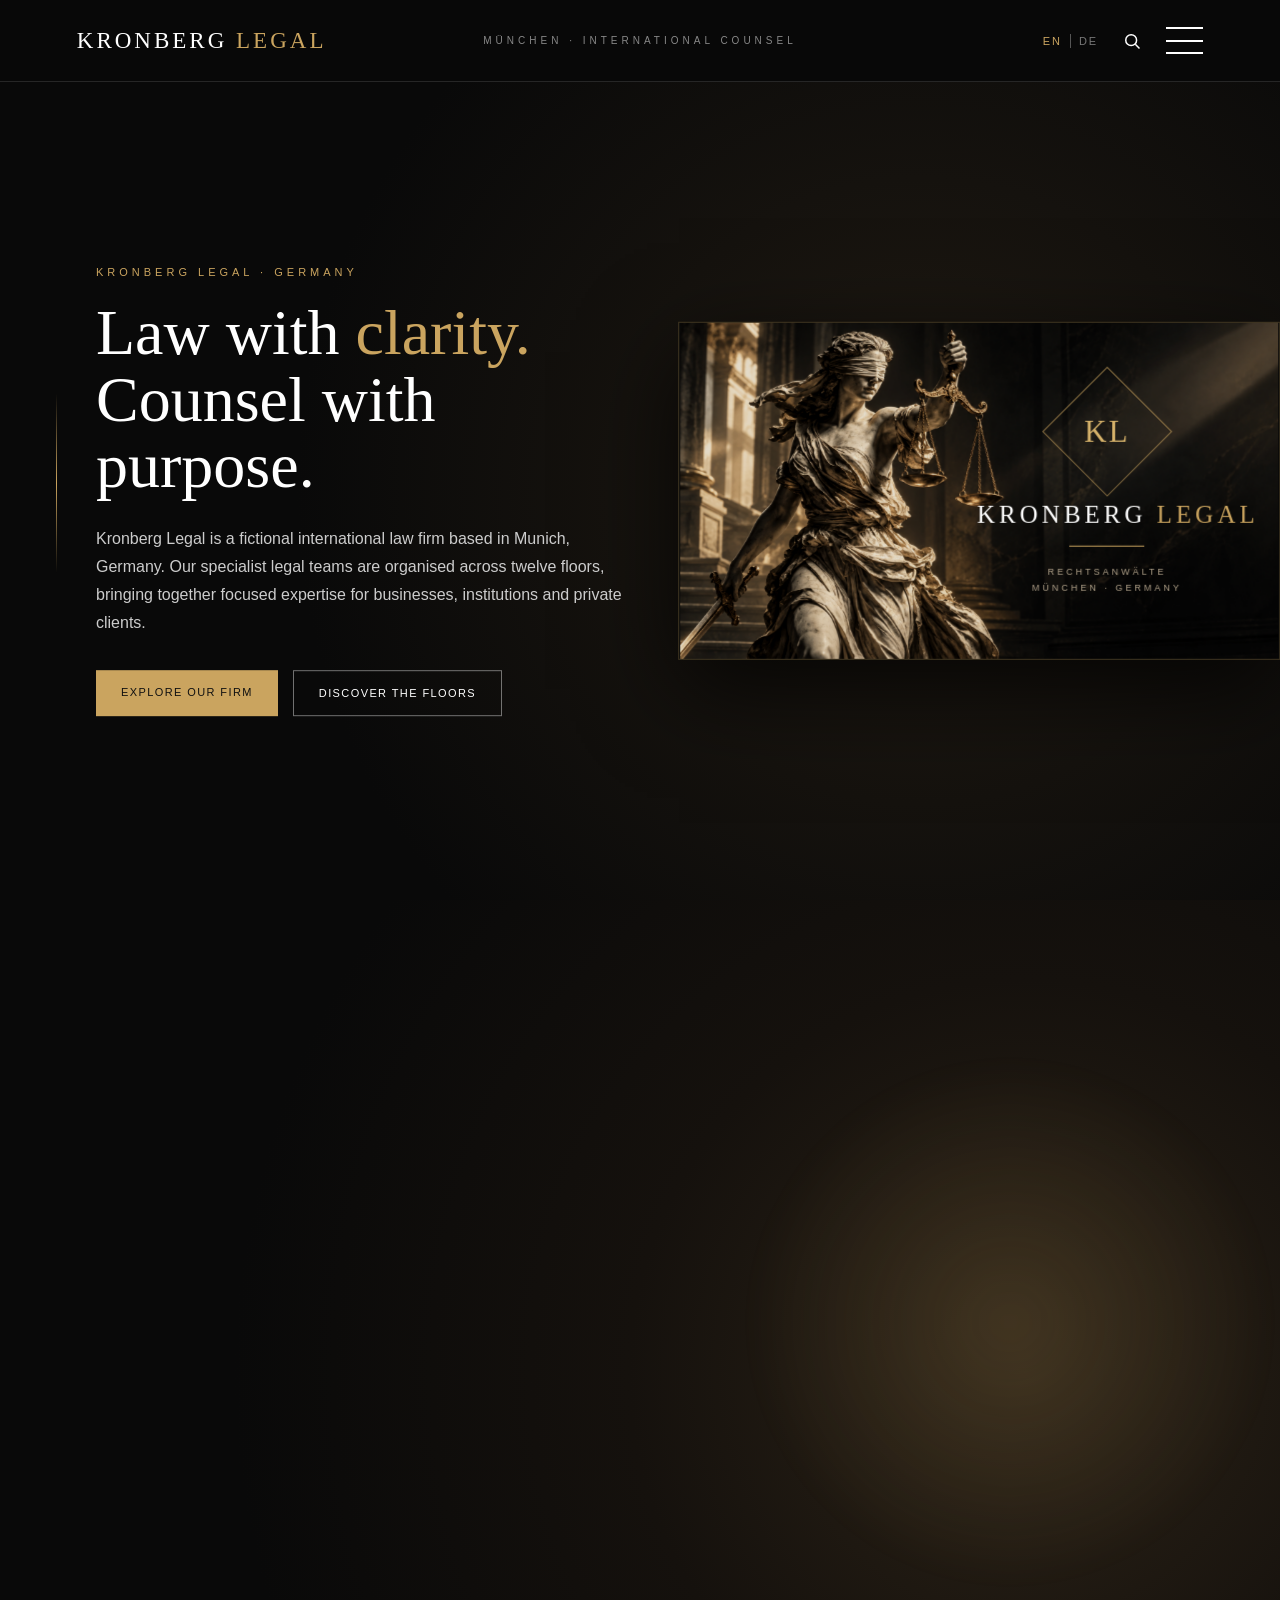
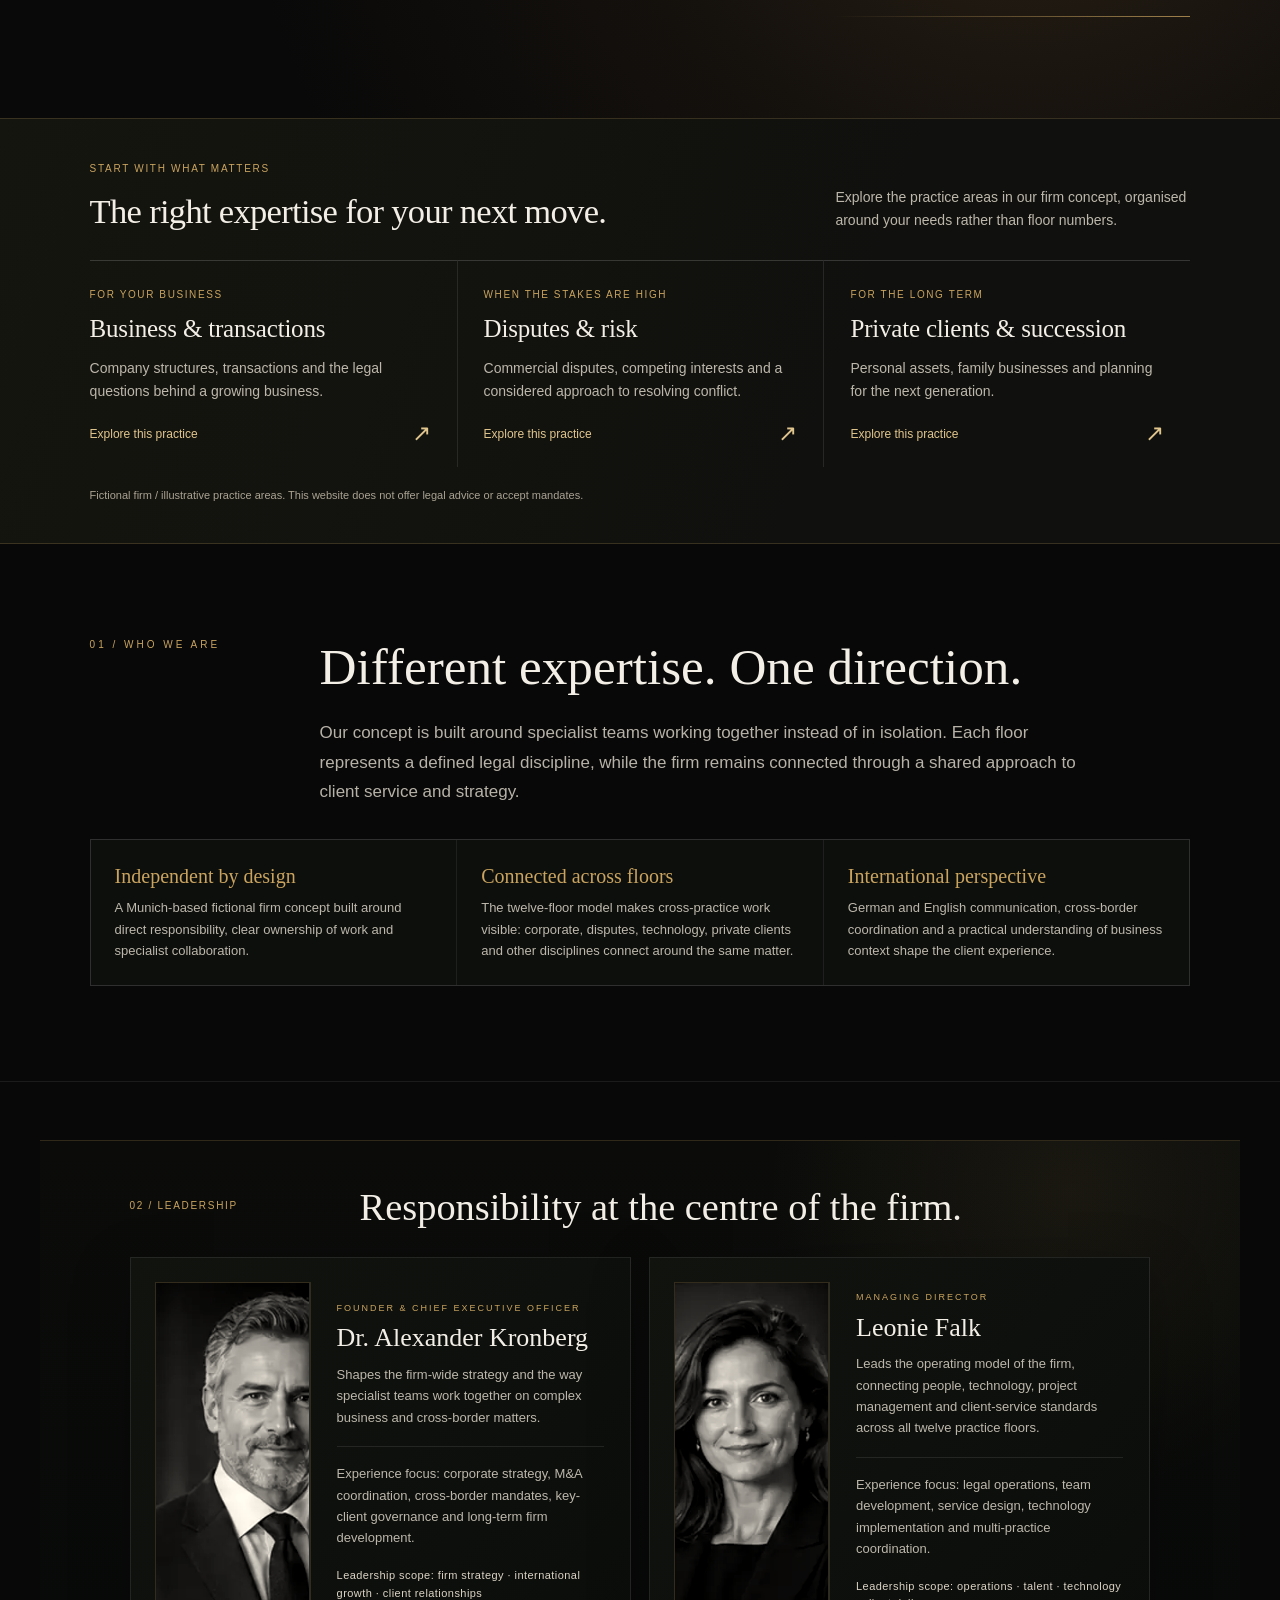
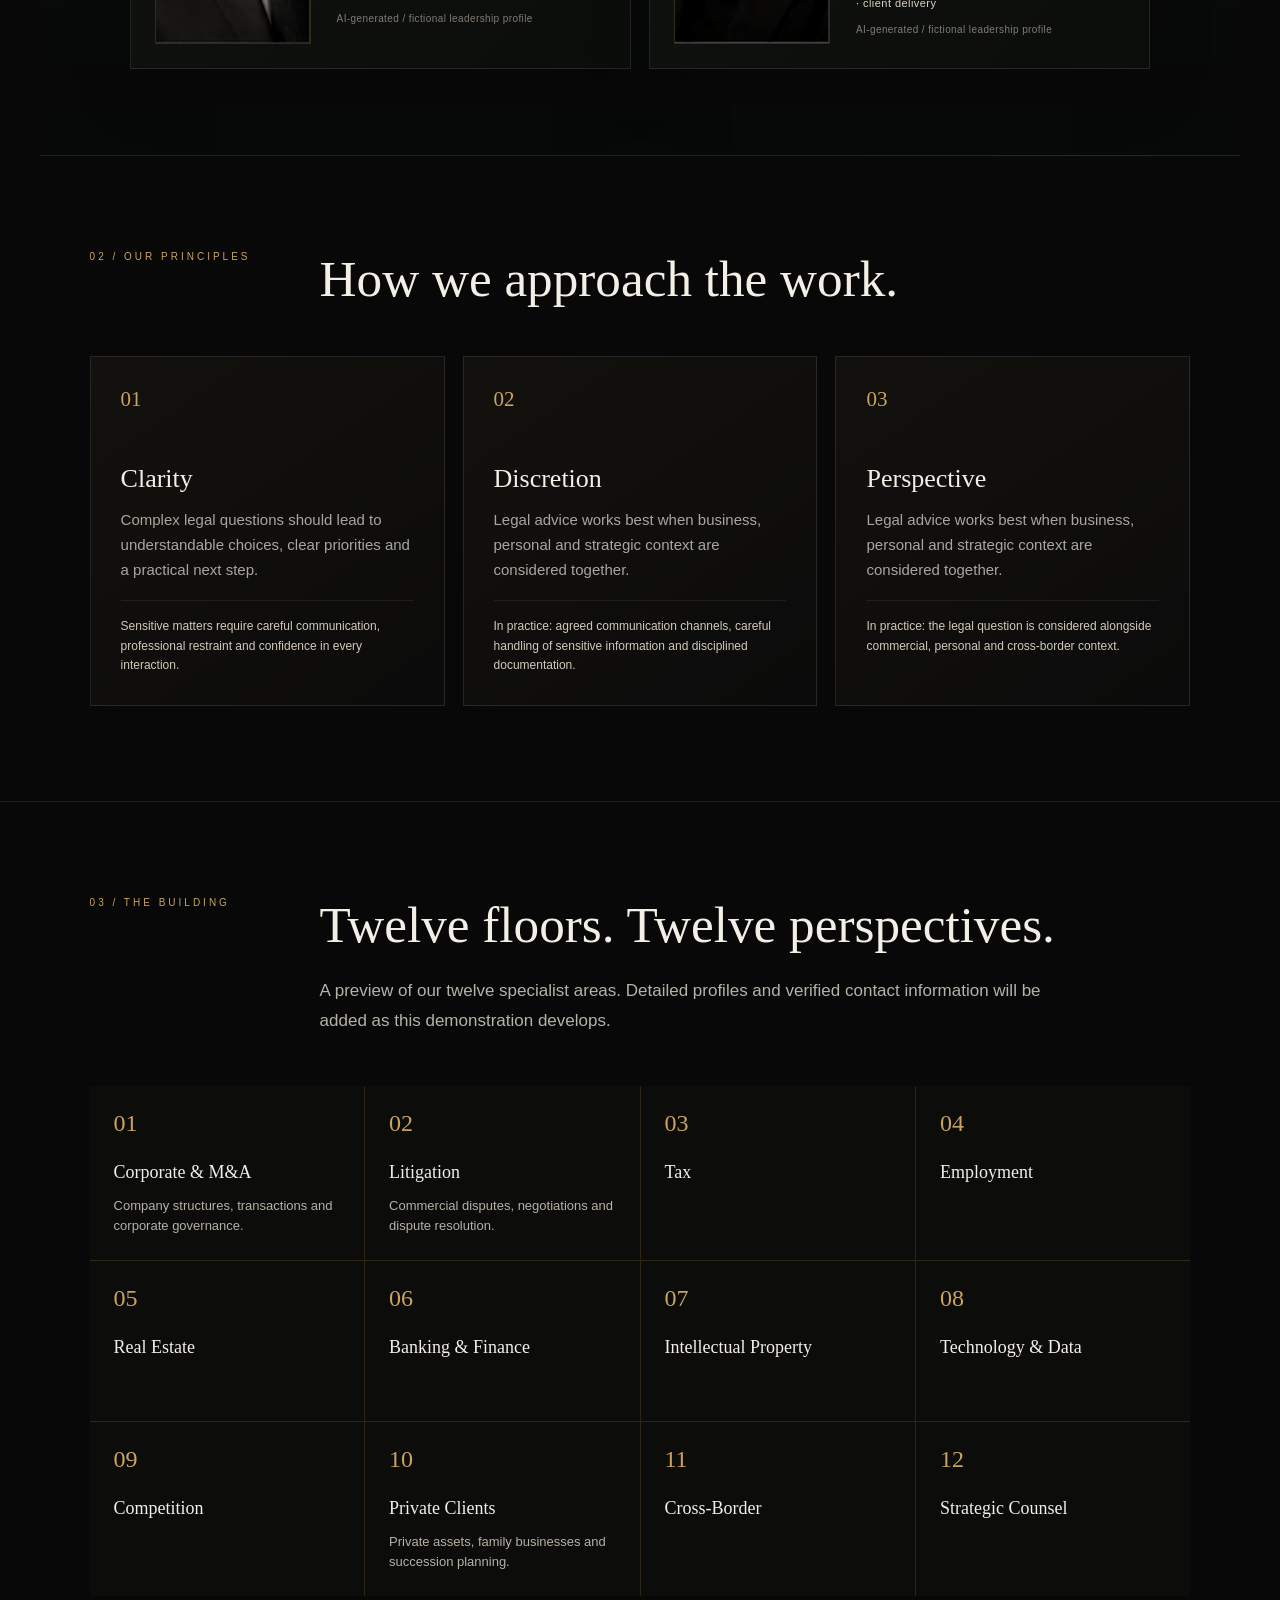
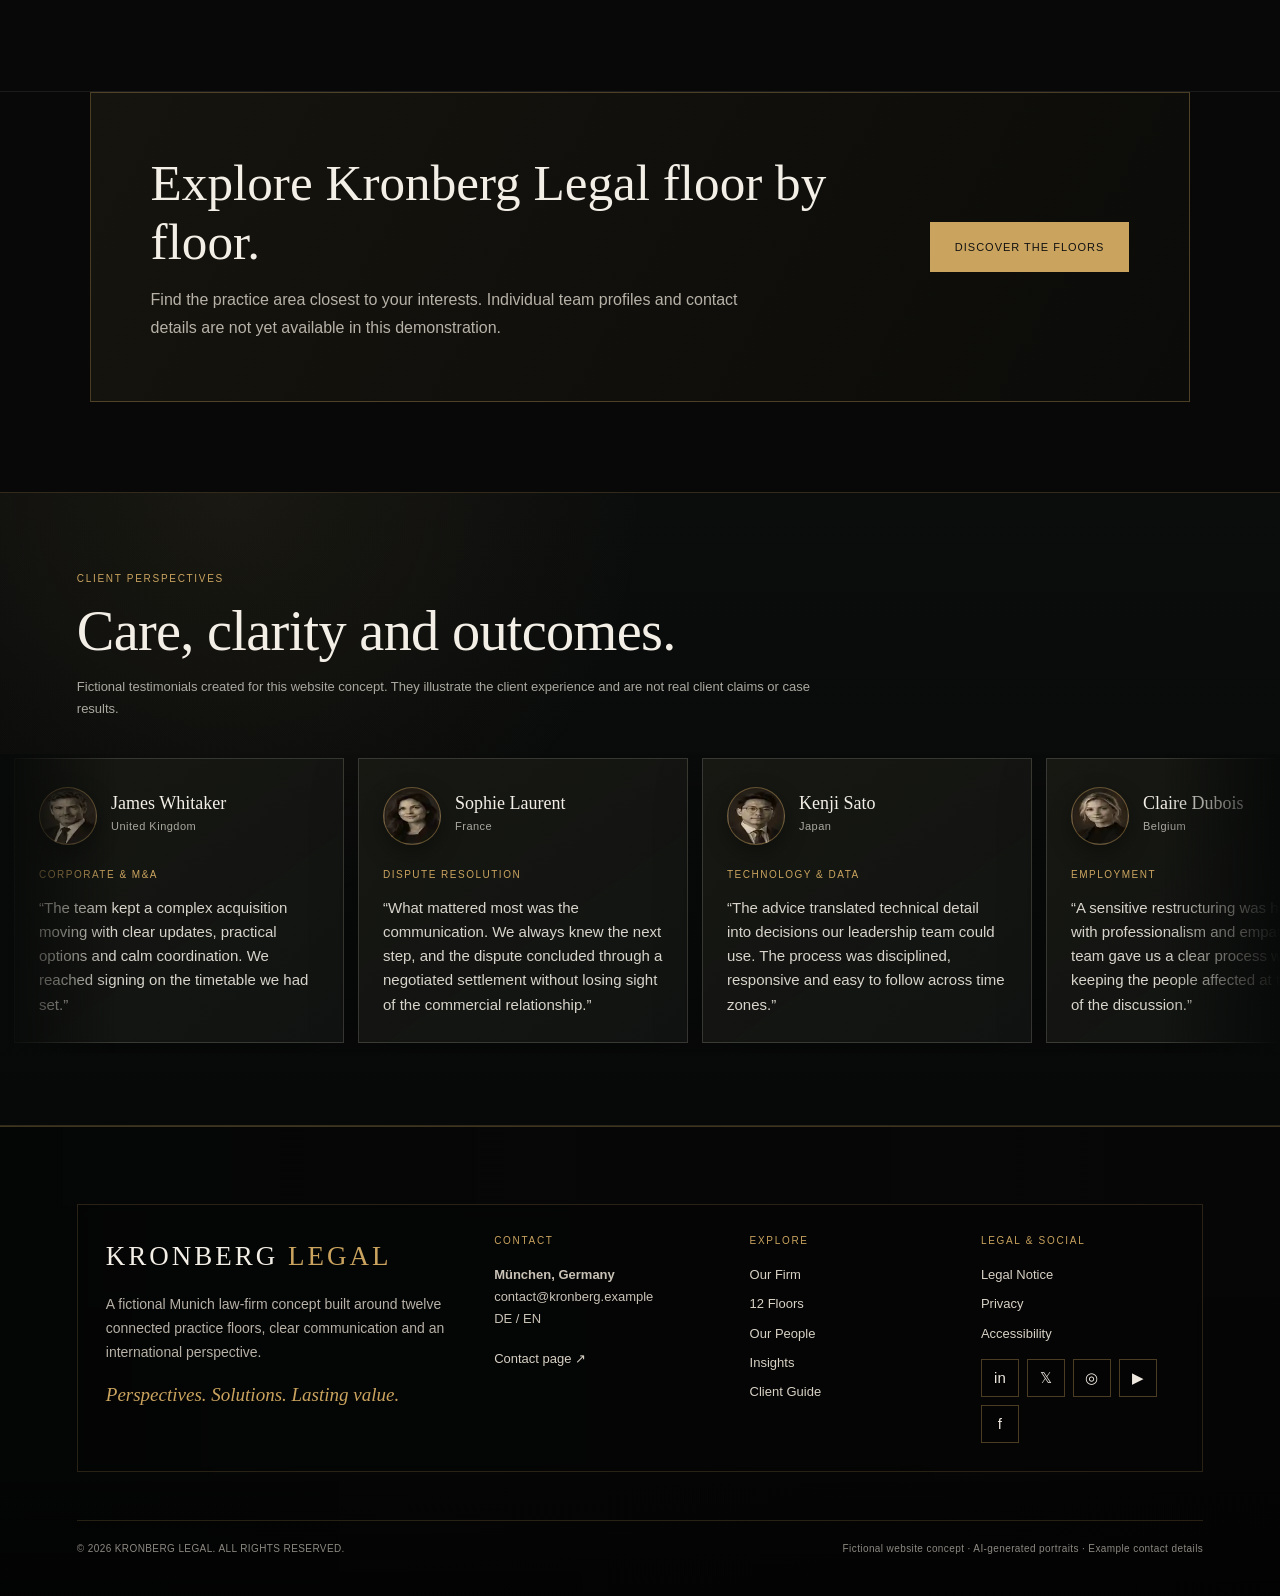
==== commit 171655a8: "Position opening hero text in right-side safe area" ====
--- a/index.html
+++ b/index.html
@@ -436,6 +436,63 @@
 }
 
 
+
+
+/* =========================================================
+   OPENING HERO TEXT — RIGHT-SIDE SAFE AREA
+========================================================= */
+@media(min-width:901px){
+
+    .intro{
+        left:auto;
+        right:7.5%;
+        top:50%;
+        width:min(520px,34vw);
+
+        transform:translateY(-50%);
+
+        text-align:left;
+    }
+
+    .intro-small{
+        margin-bottom:20px;
+        font-size:10px;
+        letter-spacing:5px;
+    }
+
+    .intro h1{
+        display:flex;
+        flex-direction:column;
+        align-items:flex-start;
+
+        font-size:clamp(54px,5.4vw,88px);
+        line-height:.96;
+        letter-spacing:2px;
+
+        text-shadow:0 10px 45px rgba(0,0,0,.82);
+    }
+
+    .intro-word{
+        display:block;
+    }
+
+    .intro-gold{
+        margin-top:8px;
+        color:var(--gold);
+        font-style:italic;
+    }
+
+    body.ready .intro{
+        opacity:0;
+
+        transform:
+            translateY(-50%)
+            translateX(22px)
+            scale(.97);
+    }
+}
+
+
 /* =========================================================
    PAGE 1 INFORMATION
 ========================================================= */
@@ -2295,7 +2352,8 @@
         </div>
 
         <h1>
-            KRONBERG LEGAL
+            <span class="intro-word">KRONBERG</span>
+            <span class="intro-word intro-gold">LEGAL</span>
         </h1>
 
     </div>
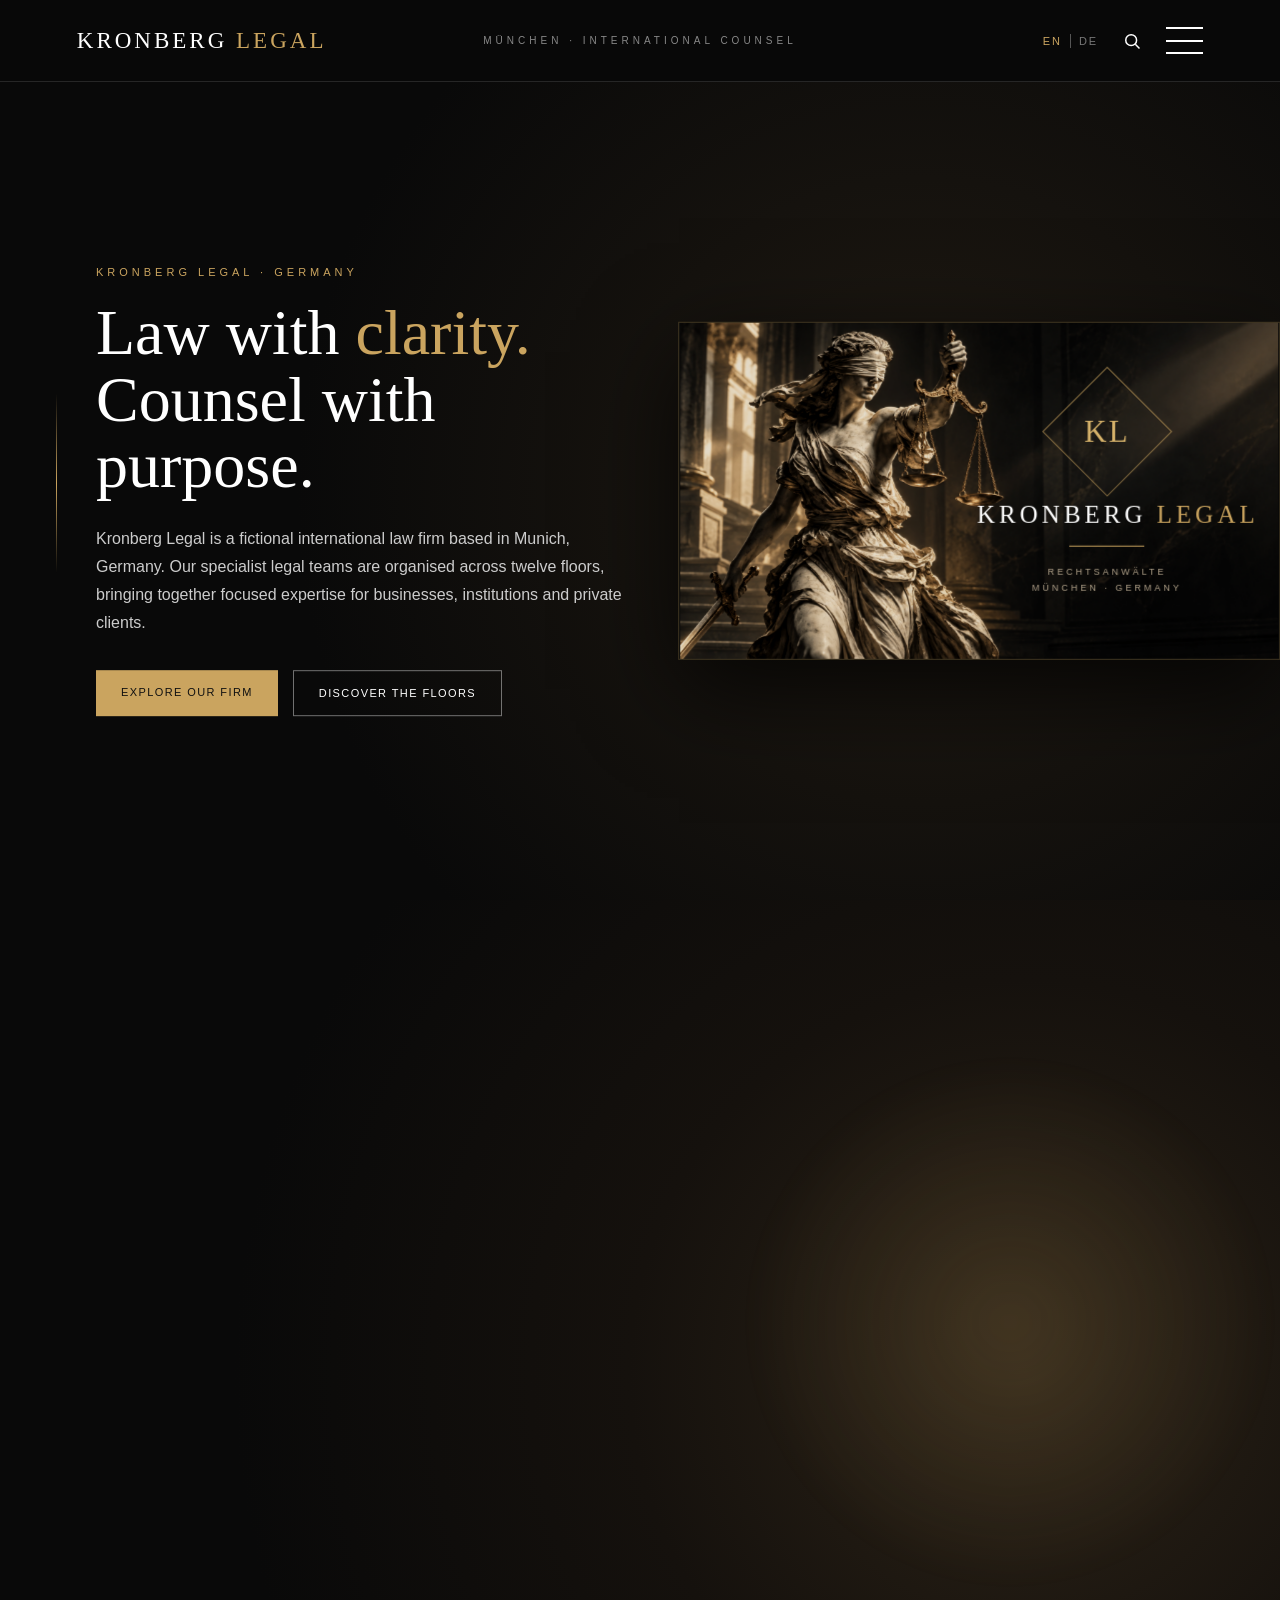
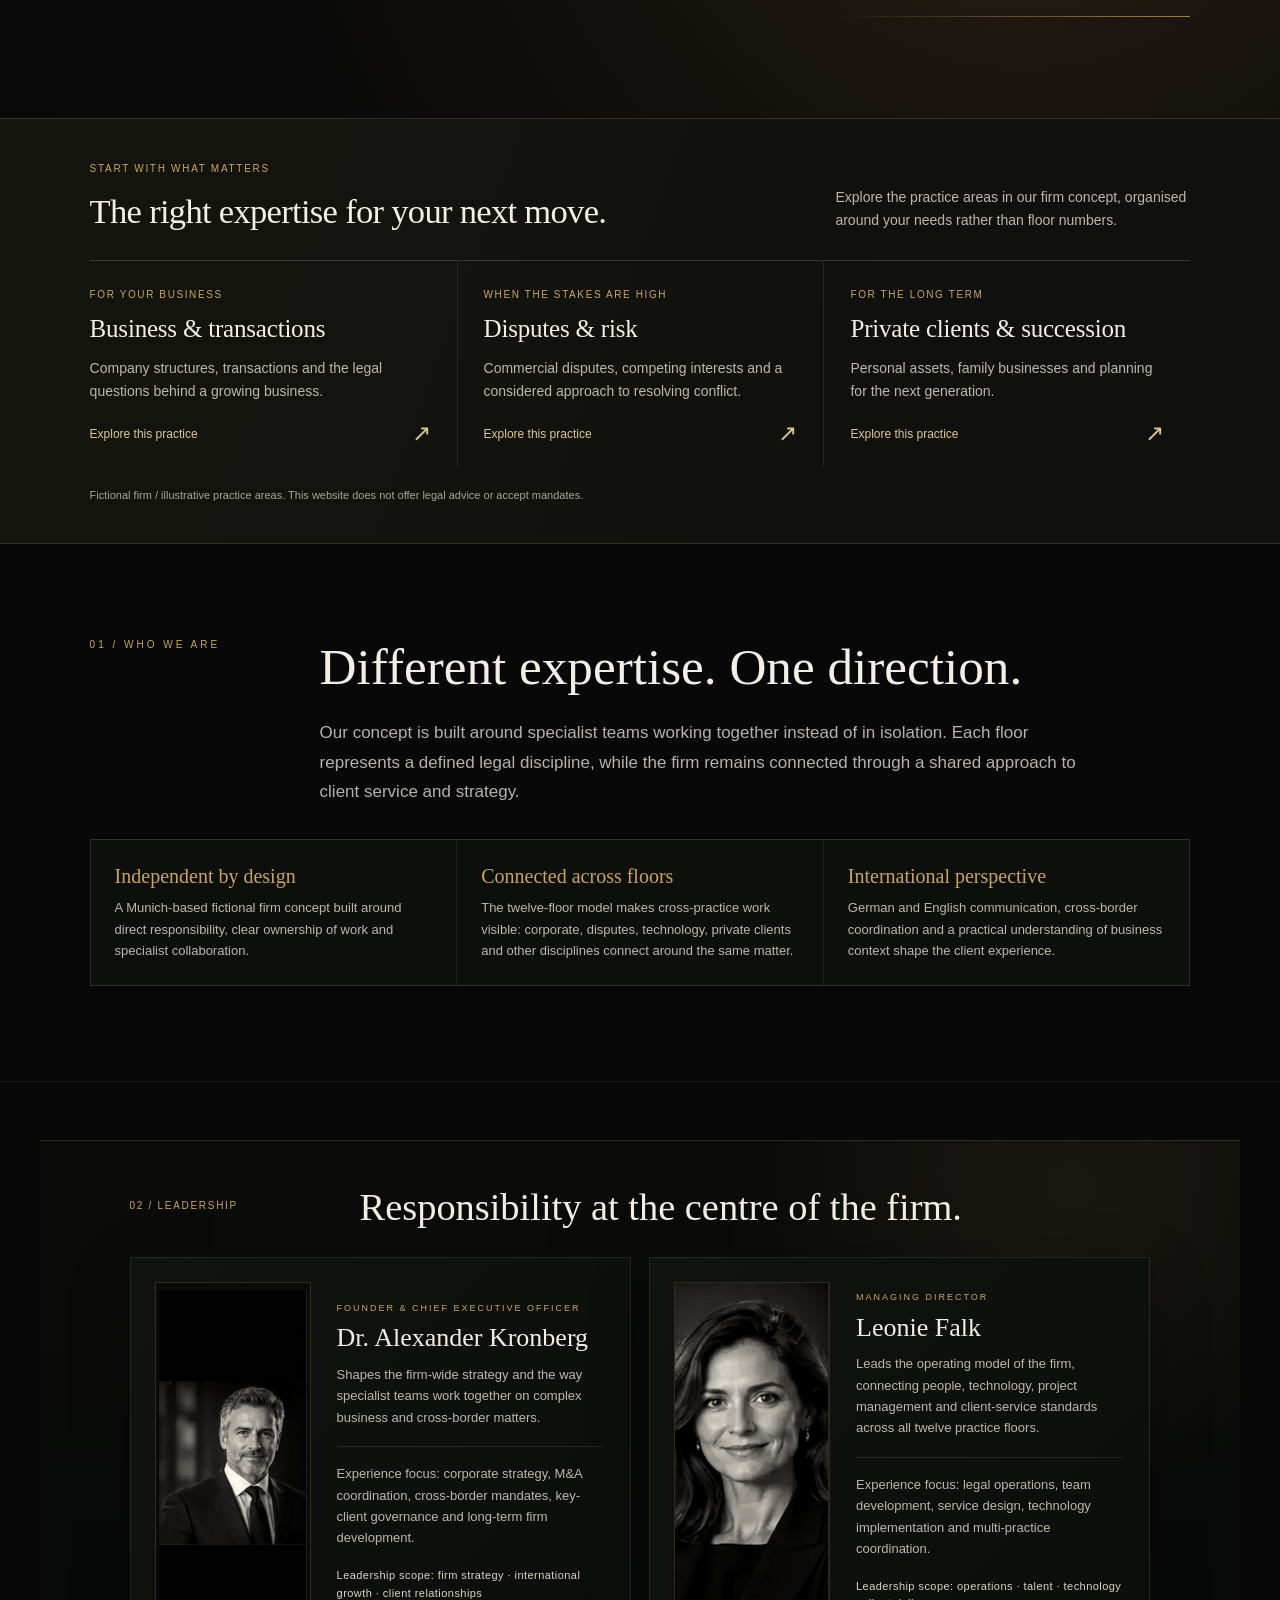
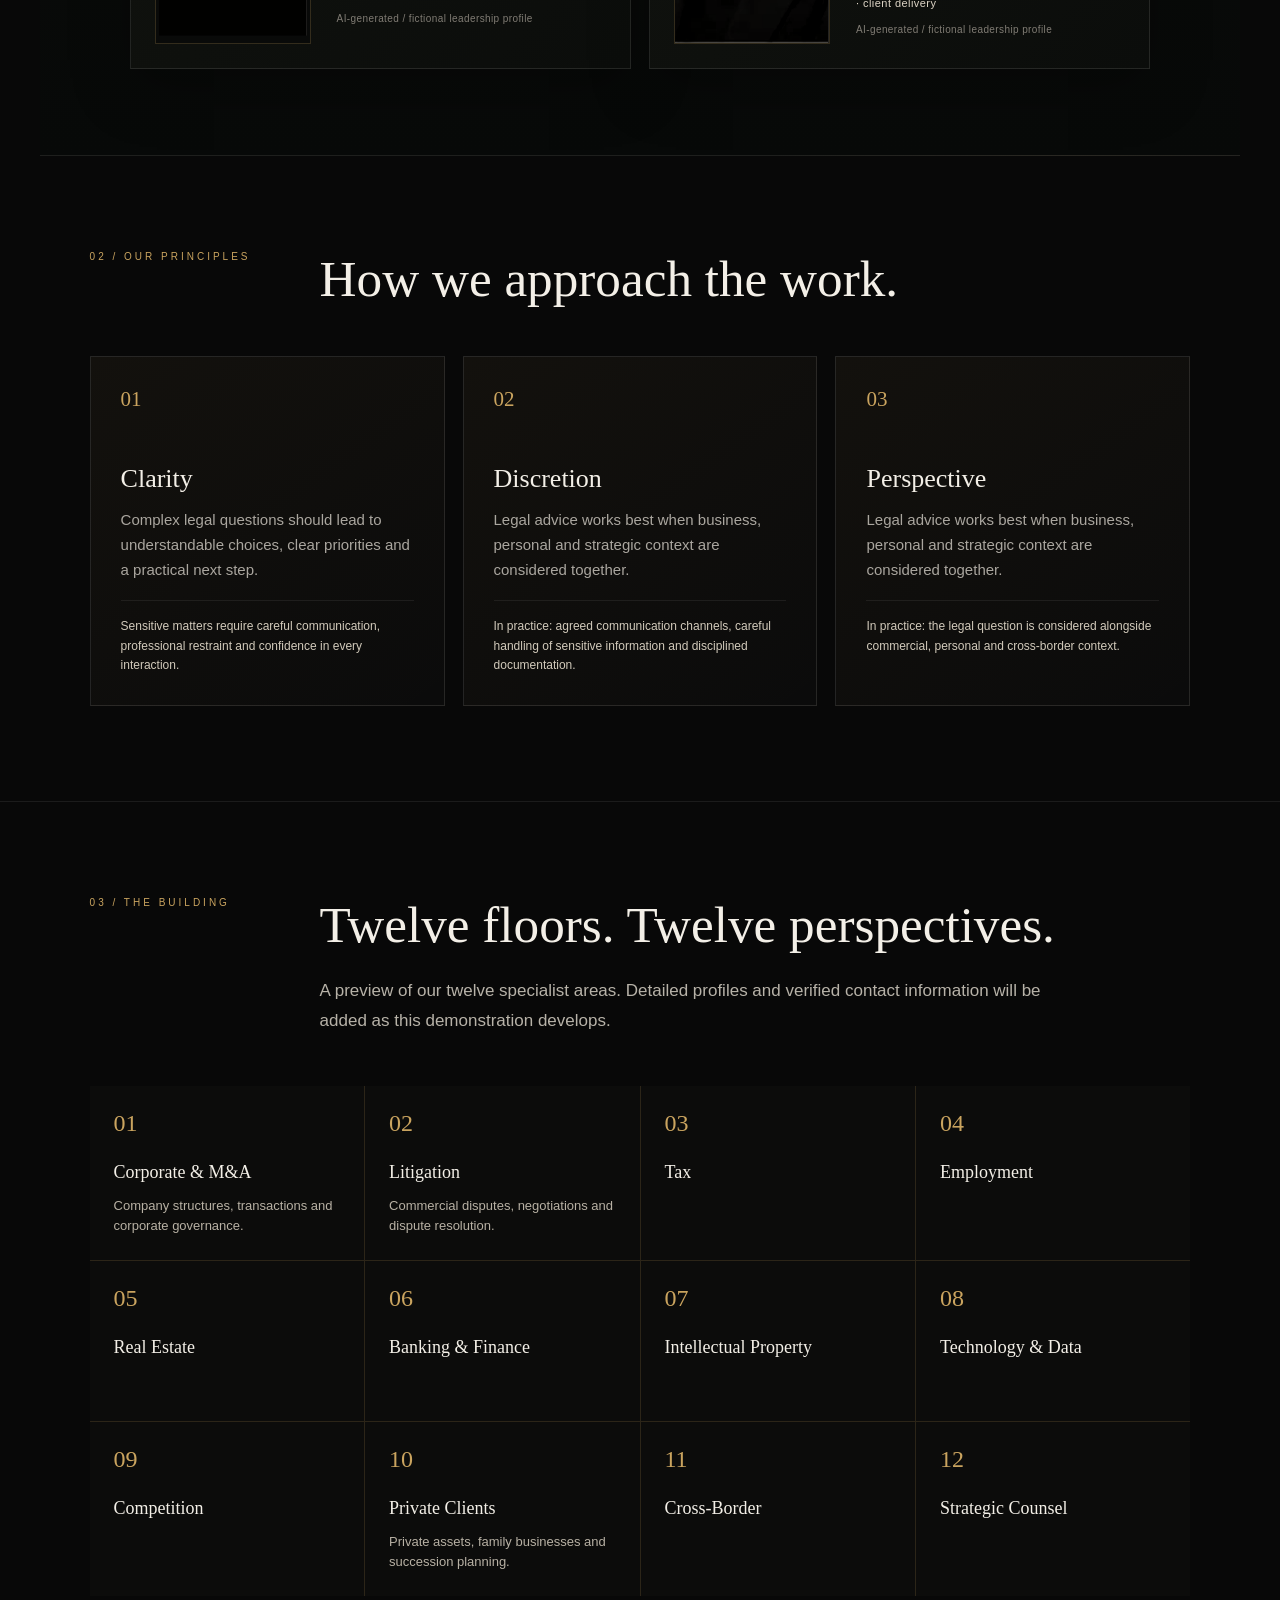
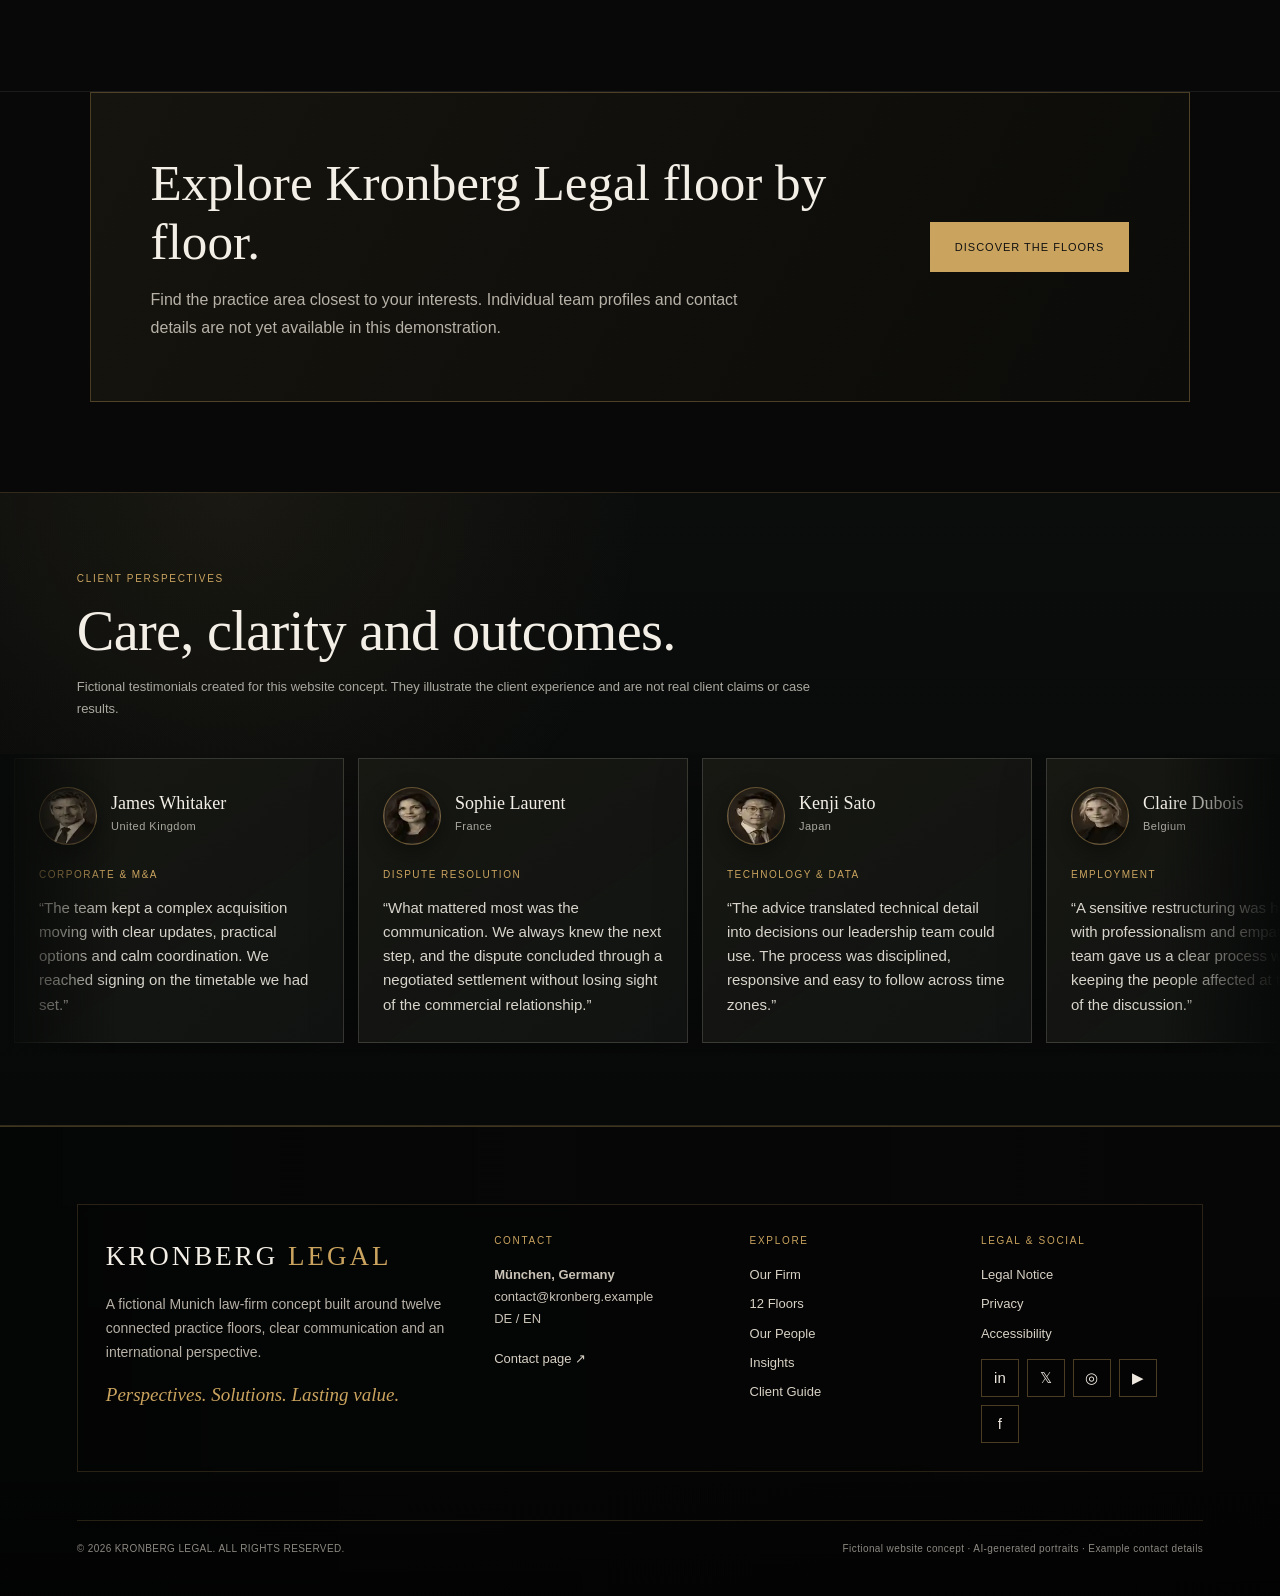
==== commit de51a879: "Keep opening hero typography inside image frame" ====
--- a/index.html
+++ b/index.html
@@ -445,9 +445,9 @@
 
     .intro{
         left:auto;
-        right:7.5%;
+        right:13.5%;
         top:50%;
-        width:min(520px,34vw);
+        width:min(430px,29vw);
 
         transform:translateY(-50%);
 
@@ -465,15 +465,18 @@
         flex-direction:column;
         align-items:flex-start;
 
-        font-size:clamp(54px,5.4vw,88px);
+        font-size:clamp(46px,4.15vw,72px);
         line-height:.96;
-        letter-spacing:2px;
+        letter-spacing:1px;
+        max-width:100%;
 
         text-shadow:0 10px 45px rgba(0,0,0,.82);
     }
 
     .intro-word{
         display:block;
+        max-width:100%;
+        white-space:nowrap;
     }
 
     .intro-gold{
--- a/assets/site.css
+++ b/assets/site.css
@@ -1050,3 +1050,25 @@
   .kl-leadership .kl-leader-copy{padding:24px 20px 26px}
 }
 
+/* Leadership portrait crop correction */
+.kl-leadership .kl-leader-photo-frame{
+  display:flex;
+  align-items:center;
+  justify-content:center;
+}
+.kl-leadership .kl-leader-photo-frame img{
+  width:100%;
+  height:100%;
+  object-fit:contain;
+  object-position:center center;
+  background:#090a09;
+}
+.kl-leadership .kl-leader:first-child .kl-leader-photo-frame img{
+  object-fit:contain;
+  object-position:center center;
+  transform:scale(.96);
+}
+.kl-leadership .kl-leader:first-child:hover .kl-leader-photo-frame img{
+  transform:scale(.985);
+}
+
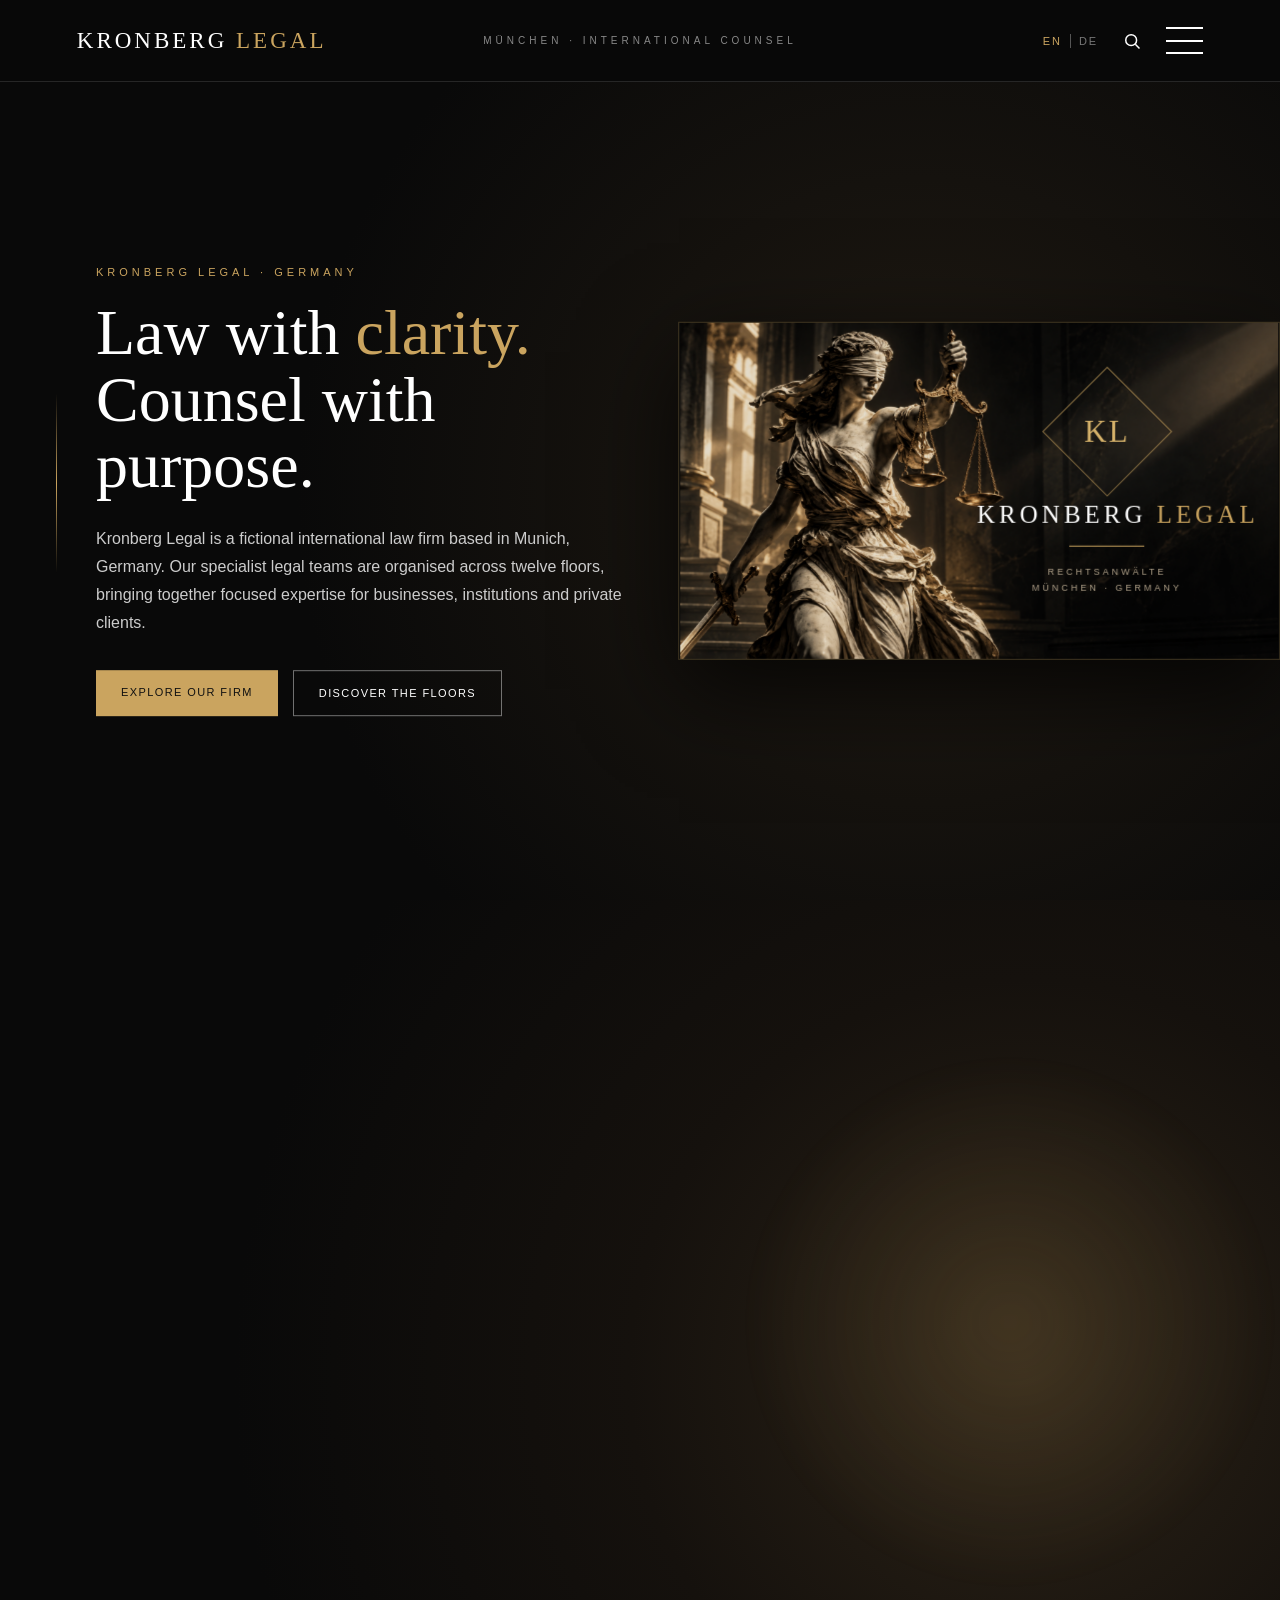
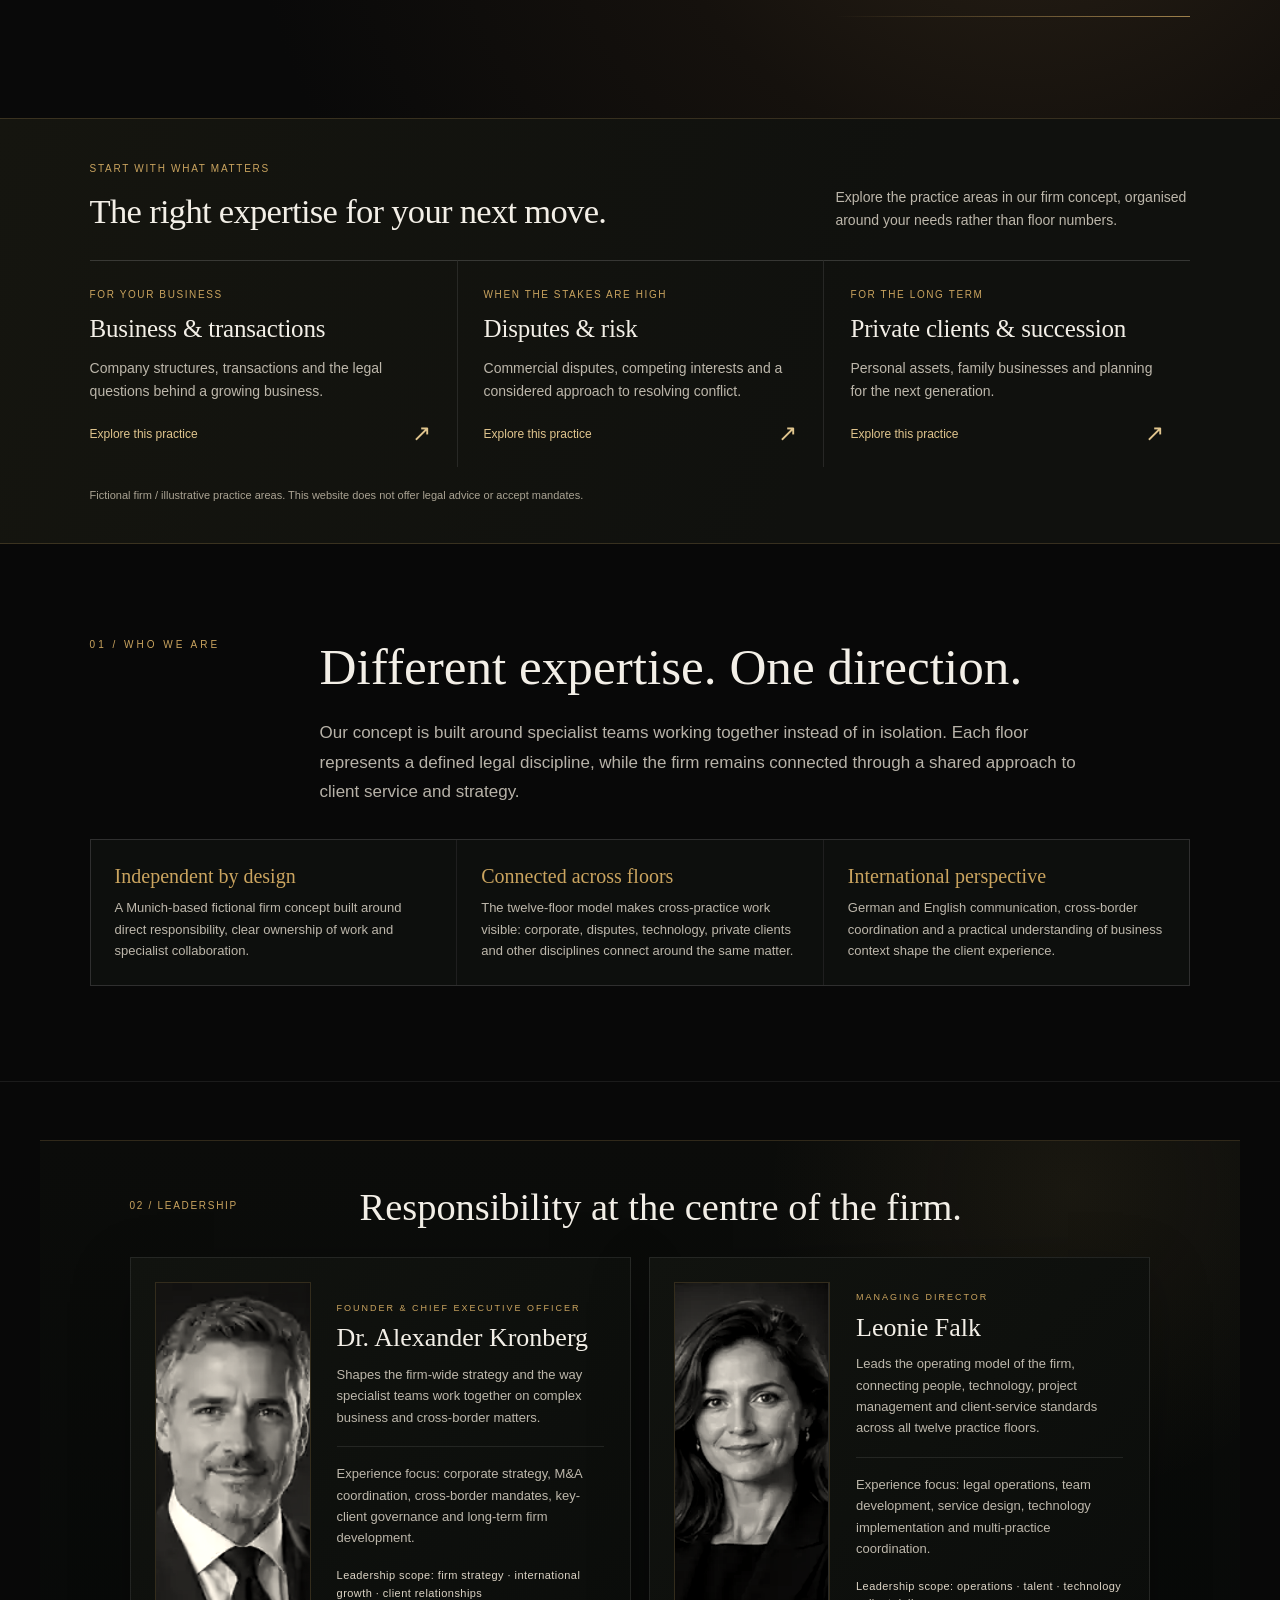
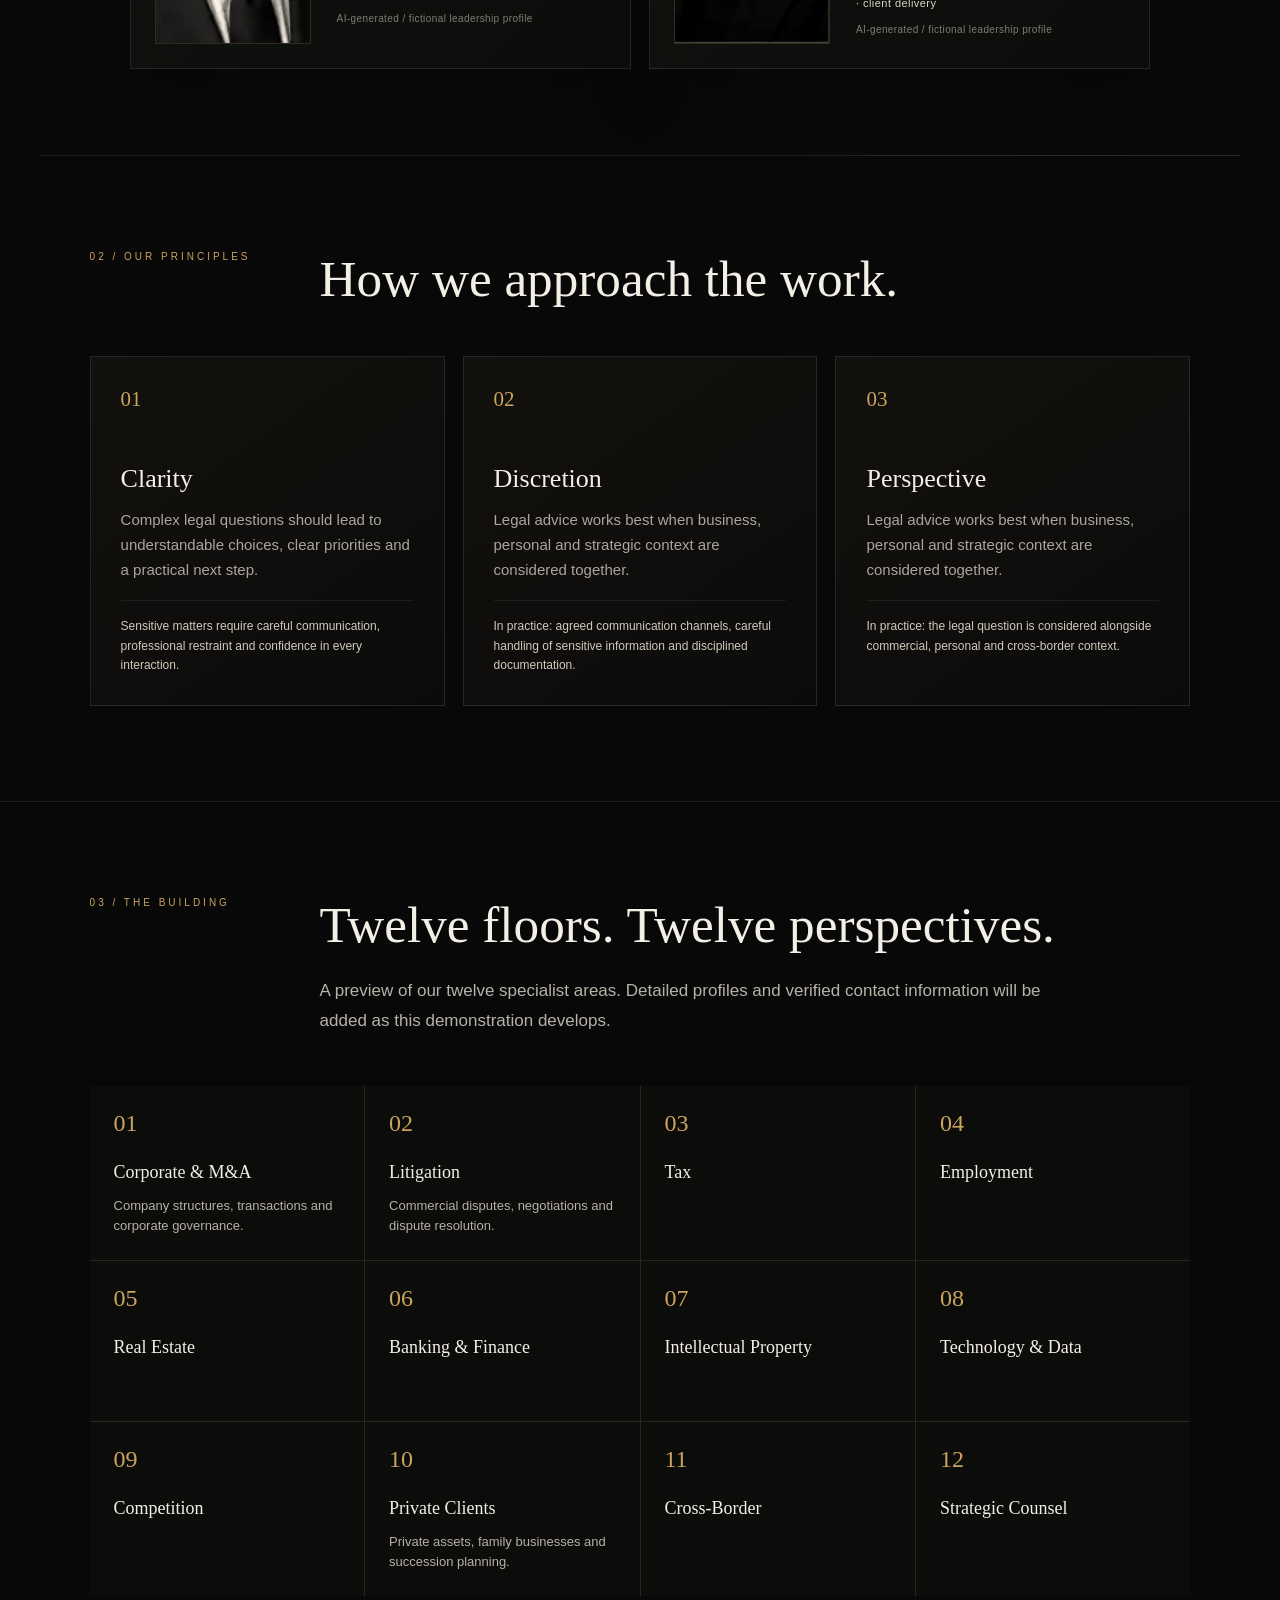
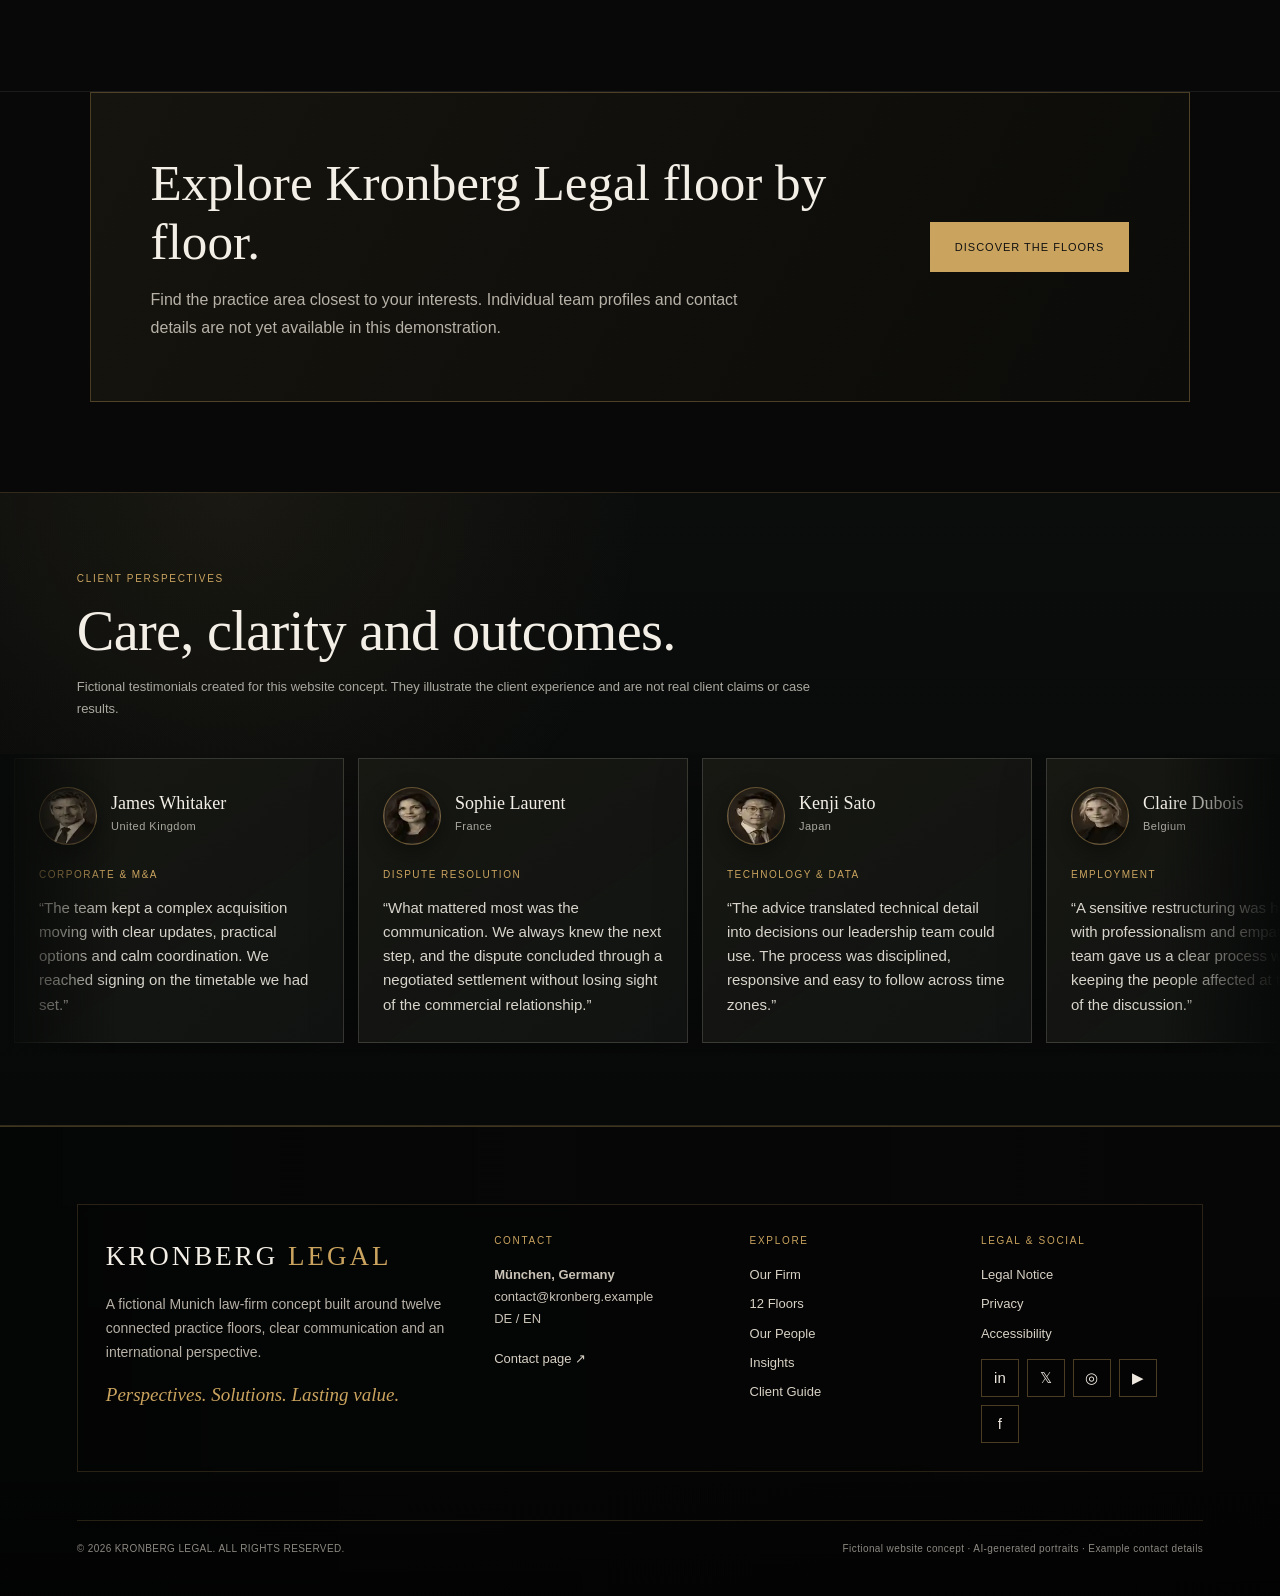
==== commit 7b2dd8d7: "Disable Page 2 statue handoff on mobile and add mobile motion polish" ====
--- a/index.html
+++ b/index.html
@@ -2191,9 +2191,126 @@
 
 }
 
+/* =========================================================
+   MOBILE-ONLY MOTION POLISH
+   No desktop/laptop rules are changed below.
+========================================================= */
+@media screen and (max-width:900px){
+
+    body.mobile-page2-static .scroll-statue{
+        display:none !important;
+        opacity:0 !important;
+    }
+
+    body.mobile-page2-static .firm-statue{
+        opacity:1 !important;
+        transform:none !important;
+        transition:none !important;
+    }
+
+    body.mobile-page2-static .firm-copy{
+        opacity:1 !important;
+        transform:none !important;
+    }
+
+    .firm-page .mobile-reveal{
+        opacity:0;
+        transform:
+            translateY(18px)
+            scale(.992);
+        filter:blur(2px);
+
+        transition:
+            opacity .50s ease,
+            transform .58s cubic-bezier(.2,.72,.2,1),
+            filter .45s ease;
+    }
+
+    .firm-page .mobile-reveal.mobile-in-view{
+        opacity:1;
+        transform:none;
+        filter:none;
+    }
+
+    .firm-btn,
+    .firm-card,
+    .firm-floor,
+    .mobile-extra-item{
+        -webkit-tap-highlight-color:
+            transparent;
+    }
+
+    .firm-btn{
+        transition:
+            transform .18s ease,
+            background .25s ease,
+            border-color .25s ease,
+            color .25s ease;
+    }
+
+    .firm-btn:active{
+        transform:scale(.975);
+    }
+
+    .firm-card,
+    .firm-floor,
+    .mobile-extra-item{
+        transition:
+            transform .22s ease,
+            border-color .28s ease,
+            background .28s ease;
+    }
+
+    .firm-card:active,
+    .firm-floor:active,
+    .mobile-extra-item:active{
+        transform:scale(.985);
+    }
+
+    .side-menu{
+        transition:
+            right .42s
+            cubic-bezier(.2,.75,.2,1);
+    }
+
+    .overlay{
+        transition:
+            opacity .30s ease;
+    }
+
+    .search-panel{
+        transition:
+            opacity .28s ease,
+            transform .32s
+            cubic-bezier(.2,.75,.2,1);
+    }
+}
+
+
+@media screen and (max-width:900px)
+and (prefers-reduced-motion:reduce){
+
+    .firm-page .mobile-reveal{
+        opacity:1 !important;
+        transform:none !important;
+        filter:none !important;
+        transition:none !important;
+    }
+
+    .firm-btn,
+    .firm-card,
+    .firm-floor,
+    .mobile-extra-item,
+    .side-menu,
+    .overlay,
+    .search-panel{
+        transition:none !important;
+    }
+}
+
 </style>
-<script src="our-firm-refinement.js?v=20260923i" defer></script>
-<link rel="stylesheet" href="assets/site.css?v=20260923i">
+<script src="our-firm-refinement.js?v=20260924m1" defer></script>
+<link rel="stylesheet" href="assets/site.css?v=20260924m1">
 </head>
 
 
@@ -3746,6 +3863,43 @@
     const mobile =
         window.innerWidth <=
         900;
+
+
+    /*
+       MOBILE: Page 2 uses its normal static Justice image.
+       The desktop scroll/figure handoff is intentionally disabled
+       because it does not read cleanly on a phone-sized viewport.
+    */
+    if(
+        mobile
+    ){
+
+        scrollStatue.style.display =
+            "none";
+
+        scrollStatue.style.opacity =
+            "0";
+
+        firmStatue.style.opacity =
+            "1";
+
+        firmStatue.style.transform =
+            "none";
+
+        firmCopy.style.opacity =
+            "1";
+
+        firmCopy.style.transform =
+            "none";
+
+        return;
+
+    }
+
+
+    /* Restore the original desktop transition unchanged. */
+    scrollStatue.style.display =
+        "block";
 
 
     const heroHeight =
@@ -4070,14 +4224,130 @@
 );
 
 
+/* =========================================================
+   MOBILE PAGE 2 MOTION
+   Mobile only. Desktop/laptop behavior is untouched.
+========================================================= */
+
+function initMobilePage2Motion(){
+
+    if(
+        !window.matchMedia(
+            "(max-width:900px)"
+        ).matches
+    ){
+        return;
+    }
+
+
+    document.body.classList.add(
+        "mobile-page2-static"
+    );
+
+
+    const items =
+        document.querySelectorAll(
+            ".firm-page .firm-fact, " +
+            ".firm-page .firm-section, " +
+            ".firm-page .firm-card, " +
+            ".firm-page .firm-floor, " +
+            ".firm-page .firm-cta"
+        );
+
+
+    const reducedMotion =
+        window.matchMedia(
+            "(prefers-reduced-motion: reduce)"
+        ).matches;
+
+
+    items.forEach(
+    function(item){
+
+        item.classList.add(
+            "mobile-reveal"
+        );
+
+    });
+
+
+    if(
+        reducedMotion ||
+        !("IntersectionObserver" in window)
+    ){
+
+        items.forEach(
+        function(item){
+
+            item.classList.add(
+                "mobile-in-view"
+            );
+
+        });
+
+        return;
+
+    }
+
+
+    const observer =
+        new IntersectionObserver(
+        function(entries){
+
+            entries.forEach(
+            function(entry){
+
+                if(
+                    entry.isIntersecting
+                ){
+
+                    entry.target.classList.add(
+                        "mobile-in-view"
+                    );
+
+                    observer.unobserve(
+                        entry.target
+                    );
+
+                }
+
+            });
+
+        },
+        {
+            threshold:.08,
+            rootMargin:
+                "0px 0px -32px 0px"
+        }
+        );
+
+
+    items.forEach(
+    function(item){
+
+        observer.observe(
+            item
+        );
+
+    });
+
+}
+
+
+window.addEventListener(
+    "load",
+    initMobilePage2Motion
+);
+
+
 updatePageTransition();
 
 </script>
 
 <script defer src="assets/site-data.js?v=20260923g"></script>
 <script defer src="assets/site-content.js?v=20260923g"></script>
-<script defer src="assets/site.js?v=20260923i"></script>
+<script defer src="assets/site.js?v=20260924m1"></script>
 <script defer src="assets/testimonials.js?v=20260923i"></script>
-<script defer src="assets/final-polish.js?v=20260923i"></script>
+<script defer src="assets/final-polish.js?v=20260924m1"></script>
 </body>
 </html>
--- a/assets/site.css
+++ b/assets/site.css
@@ -1050,25 +1050,163 @@
   .kl-leadership .kl-leader-copy{padding:24px 20px 26px}
 }
 
-/* Leadership portrait crop correction */
+/* Leadership portraits — identical frame and crop behavior */
 .kl-leadership .kl-leader-photo-frame{
-  display:flex;
-  align-items:center;
-  justify-content:center;
+  margin:24px 0 24px 24px;
+  min-height:360px;
+  overflow:hidden;
+  border:1px solid rgba(202,164,95,.22);
+  background:#090a09;
 }
 .kl-leadership .kl-leader-photo-frame img{
   width:100%;
   height:100%;
-  object-fit:contain;
-  object-position:center center;
-  background:#090a09;
+  min-height:360px;
+  display:block;
+  object-fit:cover;
+  object-position:center top;
+  filter:grayscale(1) sepia(.20) contrast(1.08);
+  transition:transform .65s cubic-bezier(.2,.7,.2,1),filter .35s ease;
+}
+.kl-leadership .kl-leader:hover .kl-leader-photo-frame img{
+  transform:scale(1.025);
+  filter:grayscale(1) sepia(.28) contrast(1.08);
+}
+@media(max-width:900px){
+  .kl-leadership .kl-leader-photo-frame{
+    margin:18px 0 18px 18px;
+    min-height:304px;
+  }
+  .kl-leadership .kl-leader-photo-frame img{
+    min-height:304px;
+    object-position:center top;
+  }
+}
+@media(max-width:560px){
+  .kl-leadership .kl-leader-photo-frame{
+    margin:18px 18px 0;
+    min-height:310px;
+  }
+  .kl-leadership .kl-leader-photo-frame img{
+    height:310px;
+    min-height:310px;
+    object-position:center top;
+  }
+}
+
+/* CEO portrait sheet crop — same frame, sharper source */
+.kl-leadership .kl-leader:first-child .kl-leader-photo-frame{
+  position:relative;
+  overflow:hidden;
 }
 .kl-leadership .kl-leader:first-child .kl-leader-photo-frame img{
-  object-fit:contain;
-  object-position:center center;
-  transform:scale(.96);
+  position:absolute;
+  top:0;
+  left:50%;
+  width:auto;
+  height:200%;
+  min-height:0;
+  max-width:none;
+  object-fit:initial;
+  object-position:initial;
+  transform:translateX(-50%) !important;
+  filter:grayscale(1) sepia(.20) contrast(1.08);
 }
 .kl-leadership .kl-leader:first-child:hover .kl-leader-photo-frame img{
-  transform:scale(.985);
-}
-
+  transform:translateX(-50%) !important;
+}
+
+/* Final lawyers hero cleanup: Justice only, mirrored right, with original darker treatment */
+.kl-site[data-page="lawyers"] .kl-page-hero{
+  background:
+    linear-gradient(90deg,
+      rgba(5,6,6,.97) 0%,
+      rgba(5,6,6,.91) 31%,
+      rgba(5,6,6,.78) 50%,
+      rgba(5,6,6,.58) 67%,
+      rgba(5,6,6,.42) 100%) !important;
+}
+.kl-site[data-page="lawyers"] .kl-page-hero::before{
+  content:'' !important;
+  display:block !important;
+  position:absolute;
+  z-index:-2;
+  inset:0;
+  background:url('../blindfolded_justice_in_golden_shadows.png') center 20%/cover no-repeat !important;
+  opacity:.72 !important;
+  filter:brightness(.58) contrast(1.04) saturate(.78);
+  transform:scaleX(-1);
+}
+.kl-site[data-page="lawyers"] .kl-page-hero::after{
+  content:none !important;
+  display:none !important;
+}
+
+/* FINAL SUBPAGE MOTION POLISH */
+.kl-page-progress{
+  position:fixed;
+  inset:0 0 auto 0;
+  height:2px;
+  z-index:2200;
+  pointer-events:none;
+  background:rgba(255,255,255,.035);
+}
+.kl-page-progress span{
+  display:block;
+  width:100%;
+  height:100%;
+  transform:scaleX(0);
+  transform-origin:left center;
+  background:linear-gradient(90deg,#8f7340,#caa45f,#e2c57d);
+  box-shadow:0 0 16px rgba(202,164,95,.28);
+  will-change:transform;
+}
+.kl-site{
+  opacity:1;
+  transition:opacity .22s ease;
+}
+body.kl-page-exit{
+  opacity:.22;
+}
+.kl-drawer{
+  transform-origin:top right;
+  animation:kl-drawer-in .24s cubic-bezier(.2,.7,.2,1) both;
+}
+@keyframes kl-drawer-in{
+  from{opacity:0;transform:translateY(-8px) scale(.985)}
+  to{opacity:1;transform:none}
+}
+.kl-card,
+.kl-person,
+.kl-floor-card{
+  transition:
+    transform .34s cubic-bezier(.2,.7,.2,1),
+    border-color .3s ease,
+    box-shadow .3s ease,
+    background .3s ease;
+}
+.kl-card:hover,
+.kl-person:hover{
+  box-shadow:0 18px 42px rgba(0,0,0,.22);
+}
+.kl-page-hero .kl-kicker,
+.kl-page-hero h1,
+.kl-page-hero .kl-lead{
+  animation:kl-hero-settle .62s cubic-bezier(.2,.72,.2,1) both;
+}
+.kl-page-hero h1{animation-delay:.045s}
+.kl-page-hero .kl-lead{animation-delay:.09s}
+@keyframes kl-hero-settle{
+  from{opacity:0;transform:translateY(13px)}
+  to{opacity:1;transform:none}
+}
+@media(max-width:700px){
+  .kl-page-progress{height:1px}
+  .kl-page-hero .kl-kicker,
+  .kl-page-hero h1,
+  .kl-page-hero .kl-lead{animation-duration:.46s}
+}
+@media(prefers-reduced-motion:reduce){
+  .kl-page-progress span{transition:none!important}
+  body.kl-page-exit{opacity:1!important}
+}
